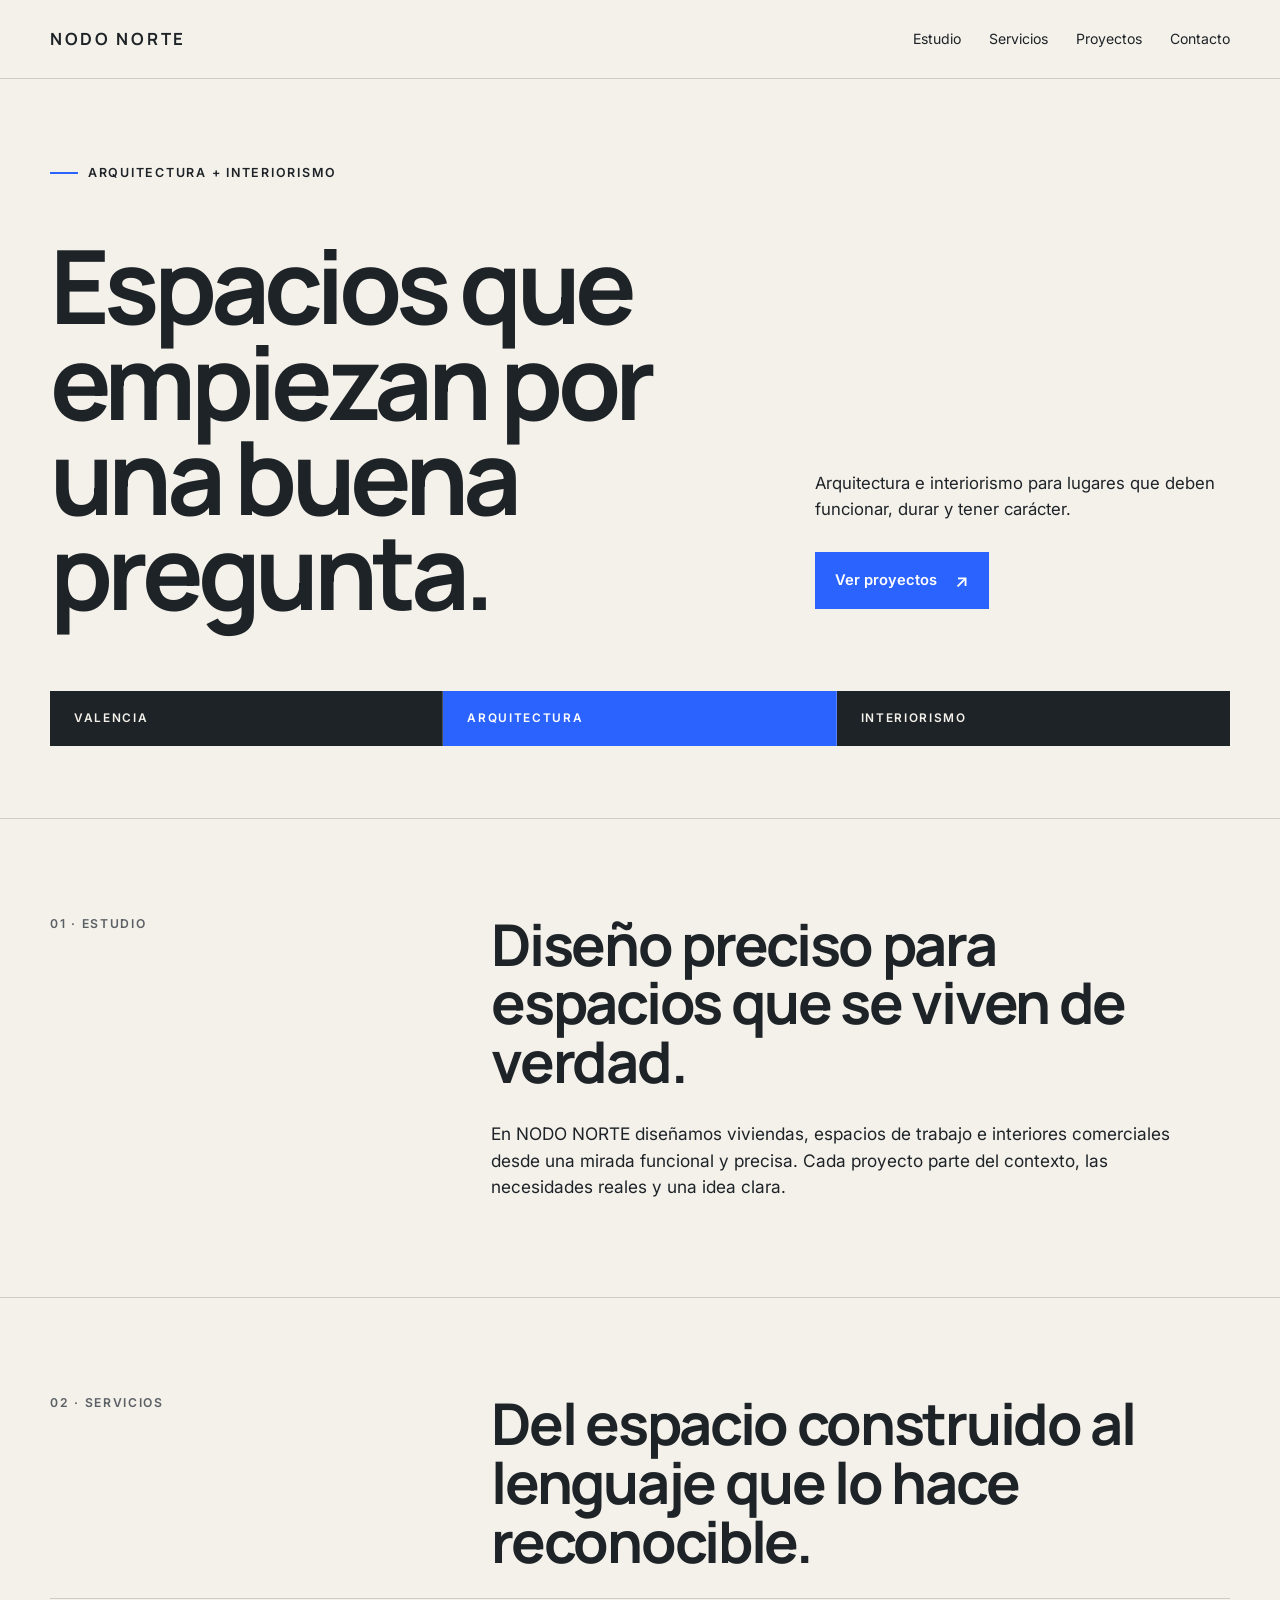
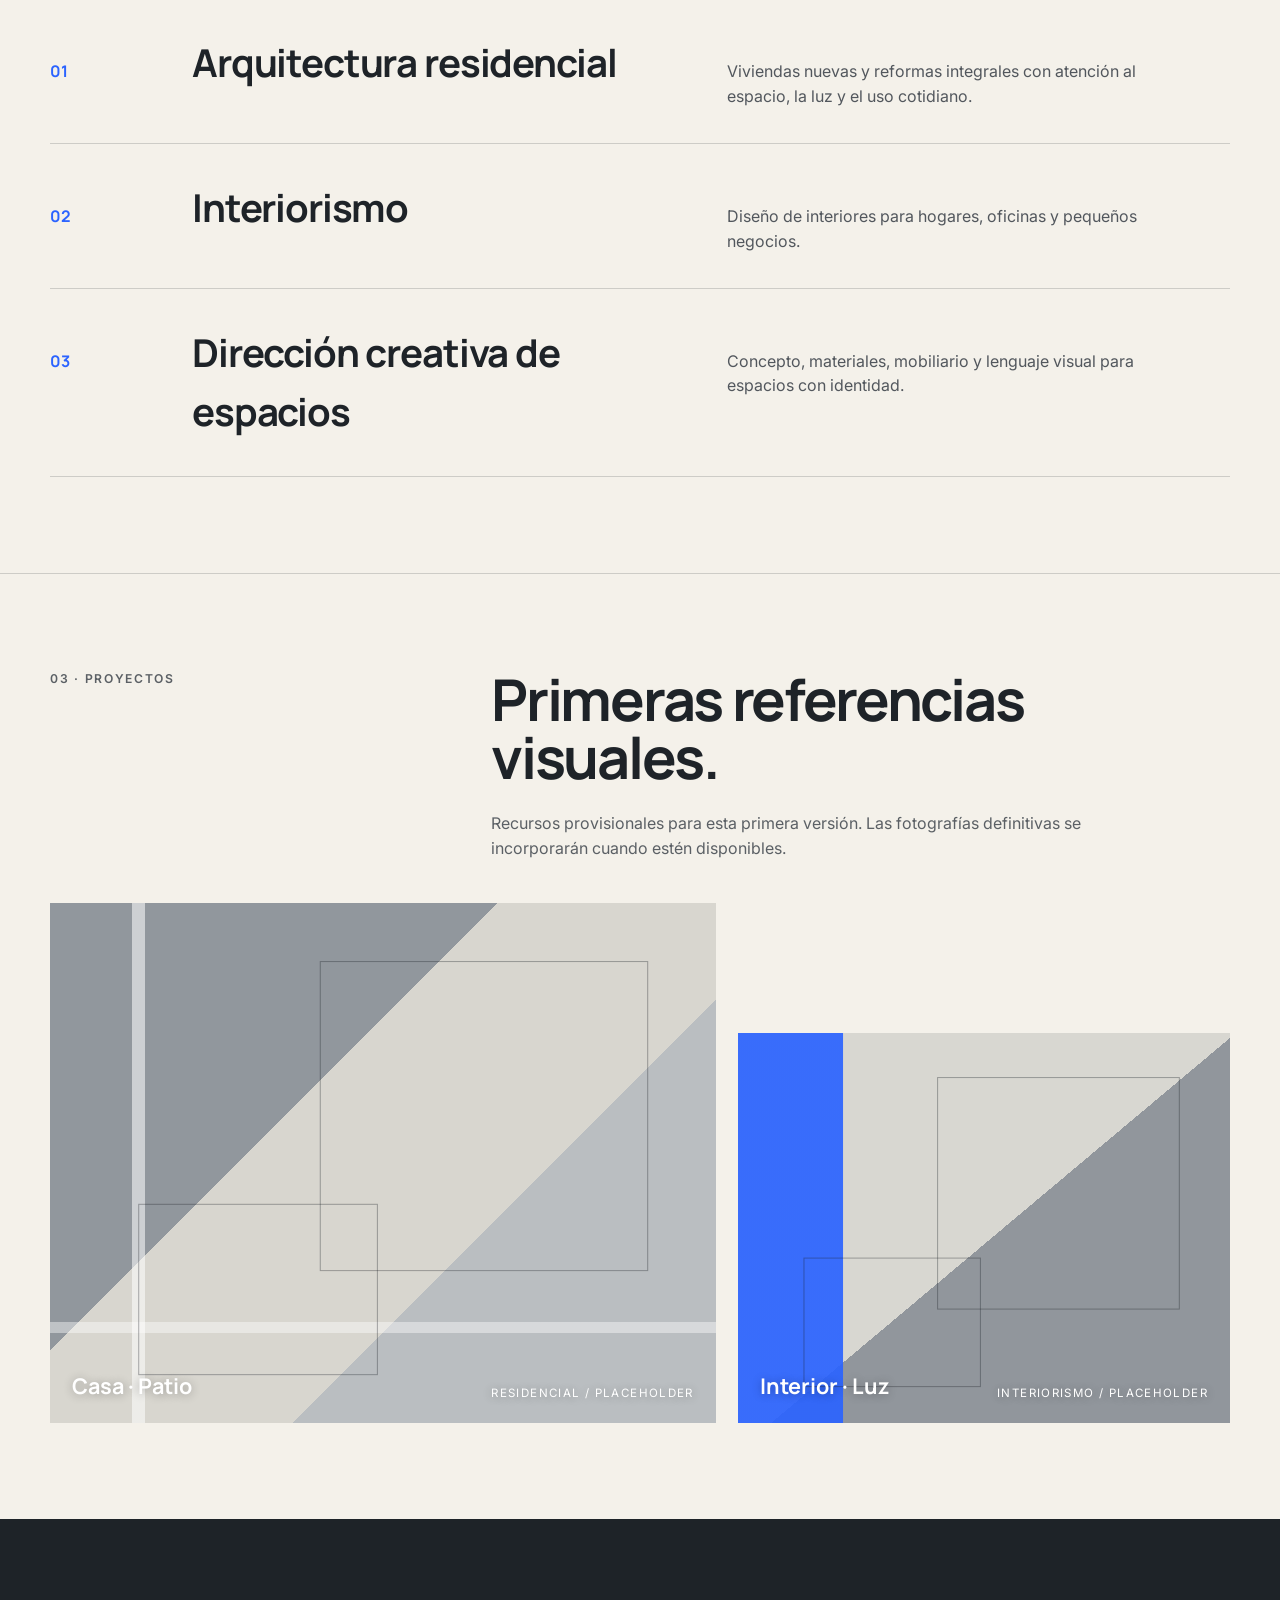
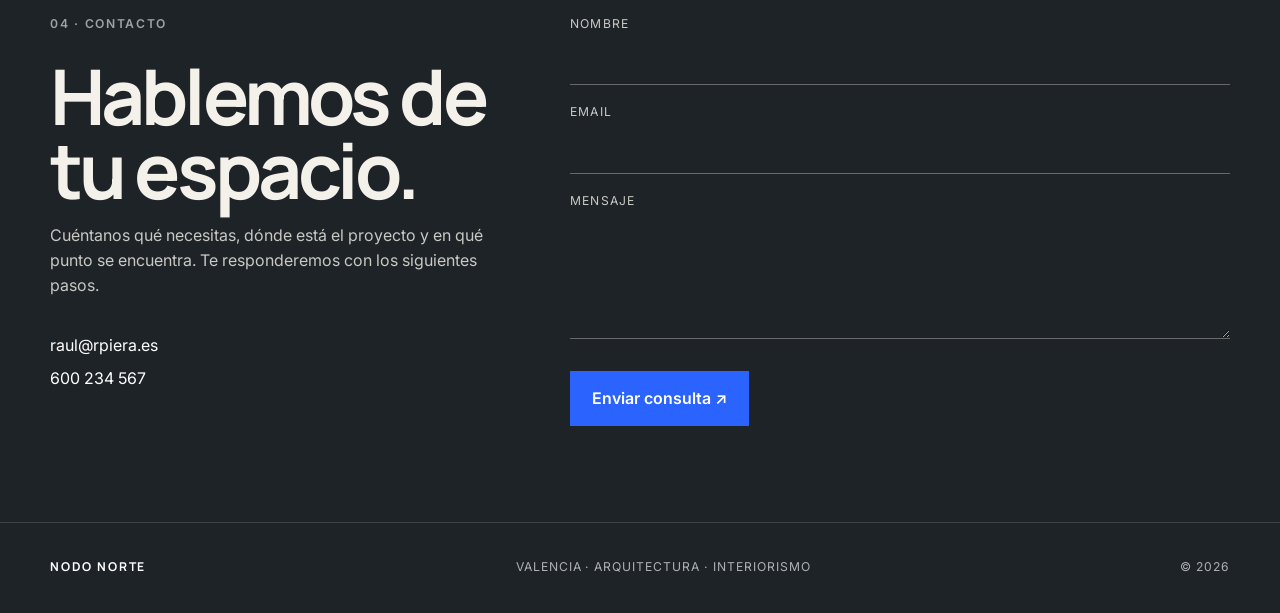
==== index.html @ 4569d7de "feat: primera versión NODO NORTE" ====
<!doctype html>
<html lang="es">
<head>
  <meta charset="utf-8">
  <meta name="viewport" content="width=device-width, initial-scale=1">
  <meta name="description" content="NODO NORTE · Estudio de arquitectura e interiorismo en Valencia.">
  <title>NODO NORTE · Arquitectura e interiorismo</title>
  <link rel="preconnect" href="https://fonts.googleapis.com">
  <link rel="preconnect" href="https://fonts.gstatic.com" crossorigin>
  <link href="https://fonts.googleapis.com/css2?family=Inter:wght@400;500;600&family=Manrope:wght@600;700&display=swap" rel="stylesheet">
  <style>
    :root {
      --paper: #F4F1EA;
      --ink: #1E2328;
      --blue: #2B63FF;
      --stone: #A9ADB3;
      --white: #FCFBF7;
      --line: rgba(30,35,40,.18);
      --max: 1180px;
    }

    * { box-sizing: border-box; }
    html { scroll-behavior: smooth; }
    body {
      margin: 0;
      background: var(--paper);
      color: var(--ink);
      font-family: "Inter", system-ui, sans-serif;
      line-height: 1.55;
      -webkit-font-smoothing: antialiased;
    }
    a { color: inherit; }
    img { max-width: 100%; display: block; }
    button, input, textarea { font: inherit; }

    .shell { width: min(var(--max), calc(100% - 48px)); margin: 0 auto; }
    .rule { border-top: 1px solid var(--line); }

    header {
      position: sticky;
      top: 0;
      z-index: 20;
      background: color-mix(in srgb, var(--paper) 92%, transparent);
      backdrop-filter: blur(14px);
      border-bottom: 1px solid var(--line);
    }
    .nav {
      min-height: 78px;
      display: flex;
      align-items: center;
      justify-content: space-between;
      gap: 24px;
    }
    .brand {
      font-family: "Manrope", sans-serif;
      font-size: 1.05rem;
      font-weight: 700;
      letter-spacing: .16em;
      text-decoration: none;
    }
    .nav-links { display: flex; align-items: center; gap: 28px; }
    .nav-links a { font-size: .88rem; text-decoration: none; }
    .nav-links a:hover { color: var(--blue); }

    .hero { padding: 84px 0 72px; }
    .eyebrow {
      display: flex;
      align-items: center;
      gap: 10px;
      font-size: .78rem;
      letter-spacing: .14em;
      text-transform: uppercase;
      font-weight: 600;
    }
    .eyebrow::before { content: ""; width: 28px; height: 2px; background: var(--blue); }
    .hero-grid {
      display: grid;
      grid-template-columns: 1.25fr .75fr;
      gap: 72px;
      align-items: end;
      margin-top: 56px;
    }
    h1, h2, h3 { font-family: "Manrope", sans-serif; margin: 0; }
    h1 {
      max-width: 900px;
      font-size: clamp(3.4rem, 8vw, 7.4rem);
      line-height: .93;
      letter-spacing: -.055em;
      font-weight: 700;
    }
    .hero-copy { align-self: end; padding-bottom: 10px; }
    .hero-copy p { margin: 0 0 30px; font-size: 1.05rem; max-width: 420px; }
    .cta {
      display: inline-flex;
      align-items: center;
      gap: 18px;
      background: var(--blue);
      color: #fff;
      text-decoration: none;
      padding: 15px 20px;
      font-weight: 600;
      font-size: .92rem;
    }
    .cta::after { content: "↗"; font-size: 1.1rem; }

    .signal {
      margin-top: 72px;
      display: grid;
      grid-template-columns: repeat(3, 1fr);
      background: var(--ink);
      color: var(--paper);
    }
    .signal span {
      padding: 18px 24px;
      border-right: 1px solid rgba(244,241,234,.22);
      text-transform: uppercase;
      letter-spacing: .14em;
      font-size: .74rem;
      font-weight: 600;
    }
    .signal span:last-child { border-right: 0; }
    .signal span:nth-child(2) { color: #fff; background: var(--blue); }

    section { padding: 96px 0; }
    .section-grid {
      display: grid;
      grid-template-columns: 1fr 2fr;
      gap: 72px;
      align-items: start;
    }
    .section-label {
      font-size: .76rem;
      letter-spacing: .14em;
      text-transform: uppercase;
      font-weight: 600;
      color: #5b6065;
    }
    .intro h2 {
      font-size: clamp(2.2rem, 4.5vw, 4.2rem);
      line-height: 1.02;
      letter-spacing: -.04em;
      max-width: 820px;
    }
    .intro p { max-width: 680px; margin: 30px 0 0; font-size: 1.08rem; }

    .services { padding-top: 28px; }
    .service {
      display: grid;
      grid-template-columns: 110px 1fr 1fr;
      gap: 32px;
      padding: 34px 0;
      border-top: 1px solid var(--line);
      align-items: baseline;
    }
    .service:last-child { border-bottom: 1px solid var(--line); }
    .service-num { color: var(--blue); font-family: "Manrope"; font-weight: 700; }
    .service h3 { font-size: clamp(1.55rem, 3vw, 2.45rem); letter-spacing: -.03em; }
    .service p { margin: 0; color: #52575d; max-width: 430px; }

    .projects-grid {
      display: grid;
      grid-template-columns: 1.15fr .85fr;
      gap: 22px;
      margin-top: 42px;
    }
    .project-card {
      min-height: 520px;
      position: relative;
      overflow: hidden;
      background: #d7d5cf;
      isolation: isolate;
    }
    .project-card.small { min-height: 390px; align-self: end; }
    .project-art {
      position: absolute; inset: 0;
      background:
        linear-gradient(90deg, transparent 0 13%, rgba(255,255,255,.55) 13% 15%, transparent 15% 100%),
        linear-gradient(0deg, transparent 0 18%, rgba(255,255,255,.42) 18% 20%, transparent 20% 100%),
        linear-gradient(135deg, #91979d 0 38%, #d8d6cf 38% 64%, #babec1 64% 100%);
      transform: scale(1.02);
    }
    .project-card.small .project-art {
      background:
        linear-gradient(90deg, rgba(43,99,255,.92) 0 22%, transparent 22% 100%),
        linear-gradient(140deg, #d8d7d1 0 52%, #91969c 52% 100%);
    }
    .project-art::before,
    .project-art::after {
      content: "";
      position: absolute;
      border: 1px solid rgba(30,35,40,.35);
    }
    .project-art::before { width: 48%; height: 58%; right: 11%; top: 12%; }
    .project-art::after { width: 35%; height: 32%; left: 14%; bottom: 10%; }
    .project-meta {
      position: absolute;
      left: 22px; right: 22px; bottom: 20px;
      display: flex; justify-content: space-between; align-items: end; gap: 20px;
      z-index: 2;
      color: #fff;
      text-shadow: 0 1px 10px rgba(0,0,0,.3);
    }
    .project-meta strong { font-family: "Manrope"; font-size: 1.35rem; }
    .project-meta span { font-size: .72rem; text-transform: uppercase; letter-spacing: .12em; }

    .contact-wrap {
      background: var(--ink);
      color: var(--paper);
      padding: 96px 0;
    }
    .contact-grid {
      display: grid;
      grid-template-columns: .8fr 1.2fr;
      gap: 80px;
    }
    .contact-grid h2 {
      font-size: clamp(2.8rem, 6vw, 5.7rem);
      line-height: .96;
      letter-spacing: -.05em;
    }
    .contact-copy p { max-width: 460px; color: #c9c8c3; }
    .contact-details { margin-top: 36px; display: grid; gap: 8px; }
    .contact-details a { color: #fff; text-decoration: none; }

    form { display: grid; gap: 18px; }
    label { display: grid; gap: 8px; font-size: .76rem; letter-spacing: .1em; text-transform: uppercase; color: #c9c8c3; }
    input, textarea {
      width: 100%;
      border: 0;
      border-bottom: 1px solid rgba(244,241,234,.34);
      color: #fff;
      background: transparent;
      padding: 10px 0 14px;
      outline: none;
    }
    input:focus, textarea:focus { border-color: var(--blue); }
    textarea { min-height: 120px; resize: vertical; }
    .submit {
      margin-top: 14px;
      width: fit-content;
      border: 0;
      background: var(--blue);
      color: #fff;
      padding: 15px 22px;
      cursor: pointer;
      font-weight: 600;
    }
    .submit:hover { filter: brightness(1.05); }

    footer {
      background: var(--ink);
      color: #aeb1b4;
      border-top: 1px solid rgba(244,241,234,.15);
    }
    .footer-grid {
      min-height: 90px;
      display: flex;
      align-items: center;
      justify-content: space-between;
      gap: 24px;
      font-size: .76rem;
      letter-spacing: .08em;
      text-transform: uppercase;
    }

    @media (max-width: 860px) {
      .shell { width: min(100% - 32px, var(--max)); }
      .nav { min-height: 68px; }
      .nav-links a:not(.contact-link) { display: none; }
      .hero { padding-top: 58px; }
      .hero-grid, .section-grid, .contact-grid { grid-template-columns: 1fr; gap: 34px; }
      h1 { font-size: clamp(3.3rem, 16vw, 6rem); }
      .signal { grid-template-columns: 1fr; }
      .signal span { border-right: 0; border-bottom: 1px solid rgba(244,241,234,.22); }
      .service { grid-template-columns: 54px 1fr; gap: 20px; }
      .service p { grid-column: 2; }
      .projects-grid { grid-template-columns: 1fr; }
      .project-card, .project-card.small { min-height: 420px; }
      section, .contact-wrap { padding: 72px 0; }
    }

    @media (max-width: 520px) {
      .hero-grid { margin-top: 38px; }
      .hero-copy p { font-size: 1rem; }
      .service { grid-template-columns: 42px 1fr; }
      .project-card, .project-card.small { min-height: 340px; }
      .footer-grid { padding: 24px 0; align-items: flex-start; flex-direction: column; }
    }
  </style>
</head>
<body>
  <header>
    <div class="shell nav">
      <a class="brand" href="#inicio" aria-label="NODO NORTE, inicio">NODO NORTE</a>
      <nav class="nav-links" aria-label="Navegación principal">
        <a href="#estudio">Estudio</a>
        <a href="#servicios">Servicios</a>
        <a href="#proyectos">Proyectos</a>
        <a class="contact-link" href="#contacto">Contacto</a>
      </nav>
    </div>
  </header>

  <main>
    <section class="hero" id="inicio">
      <div class="shell">
        <div class="eyebrow">Arquitectura + interiorismo</div>
        <div class="hero-grid">
          <h1>Espacios que empiezan por una buena pregunta.</h1>
          <div class="hero-copy">
            <p>Arquitectura e interiorismo para lugares que deben funcionar, durar y tener carácter.</p>
            <a class="cta" href="#proyectos">Ver proyectos</a>
          </div>
        </div>
        <div class="signal" aria-label="Valencia, Arquitectura, Interiorismo">
          <span>Valencia</span>
          <span>Arquitectura</span>
          <span>Interiorismo</span>
        </div>
      </div>
    </section>

    <section class="intro rule" id="estudio">
      <div class="shell section-grid">
        <div class="section-label">01 · Estudio</div>
        <div>
          <h2>Diseño preciso para espacios que se viven de verdad.</h2>
          <p>En NODO NORTE diseñamos viviendas, espacios de trabajo e interiores comerciales desde una mirada funcional y precisa. Cada proyecto parte del contexto, las necesidades reales y una idea clara.</p>
        </div>
      </div>
    </section>

    <section id="servicios" class="rule">
      <div class="shell">
        <div class="section-grid">
          <div class="section-label">02 · Servicios</div>
          <div>
            <h2 style="font-size:clamp(2.2rem,4.5vw,4.2rem);line-height:1.02;letter-spacing:-.04em;">Del espacio construido al lenguaje que lo hace reconocible.</h2>
          </div>
        </div>

        <div class="services">
          <article class="service">
            <div class="service-num">01</div>
            <h3>Arquitectura residencial</h3>
            <p>Viviendas nuevas y reformas integrales con atención al espacio, la luz y el uso cotidiano.</p>
          </article>
          <article class="service">
            <div class="service-num">02</div>
            <h3>Interiorismo</h3>
            <p>Diseño de interiores para hogares, oficinas y pequeños negocios.</p>
          </article>
          <article class="service">
            <div class="service-num">03</div>
            <h3>Dirección creativa de espacios</h3>
            <p>Concepto, materiales, mobiliario y lenguaje visual para espacios con identidad.</p>
          </article>
        </div>
      </div>
    </section>

    <section id="proyectos" class="rule">
      <div class="shell">
        <div class="section-grid">
          <div class="section-label">03 · Proyectos</div>
          <div>
            <h2 style="font-size:clamp(2.2rem,4.5vw,4.2rem);line-height:1.02;letter-spacing:-.04em;">Primeras referencias visuales.</h2>
            <p style="max-width:650px;margin:24px 0 0;color:#5b6065;">Recursos provisionales para esta primera versión. Las fotografías definitivas se incorporarán cuando estén disponibles.</p>
          </div>
        </div>
        <div class="projects-grid">
          <article class="project-card" aria-label="Placeholder visual de proyecto residencial">
            <div class="project-art" aria-hidden="true"></div>
            <div class="project-meta"><strong>Casa · Patio</strong><span>Residencial / Placeholder</span></div>
          </article>
          <article class="project-card small" aria-label="Placeholder visual de proyecto de interiorismo">
            <div class="project-art" aria-hidden="true"></div>
            <div class="project-meta"><strong>Interior · Luz</strong><span>Interiorismo / Placeholder</span></div>
          </article>
        </div>
      </div>
    </section>

    <section class="contact-wrap" id="contacto">
      <div class="shell contact-grid">
        <div class="contact-copy">
          <div class="section-label" style="color:#9da2a7;margin-bottom:26px;">04 · Contacto</div>
          <h2>Hablemos de tu espacio.</h2>
          <p>Cuéntanos qué necesitas, dónde está el proyecto y en qué punto se encuentra. Te responderemos con los siguientes pasos.</p>
          <div class="contact-details">
            <a href="mailto:raul@rpiera.es">raul@rpiera.es</a>
            <a href="tel:+34600234567">600 234 567</a>
          </div>
        </div>

        <form action="mailto:raul@rpiera.es" method="post" enctype="text/plain">
          <label>Nombre
            <input type="text" name="nombre" autocomplete="name" required>
          </label>
          <label>Email
            <input type="email" name="email" autocomplete="email" required>
          </label>
          <label>Mensaje
            <textarea name="mensaje" required></textarea>
          </label>
          <button class="submit" type="submit">Enviar consulta ↗</button>
        </form>
      </div>
    </section>
  </main>

  <footer>
    <div class="shell footer-grid">
      <strong style="font-family:Manrope;color:#fff;letter-spacing:.15em;">NODO NORTE</strong>
      <span>Valencia · Arquitectura · Interiorismo</span>
      <span>© 2026</span>
    </div>
  </footer>
</body>
</html>
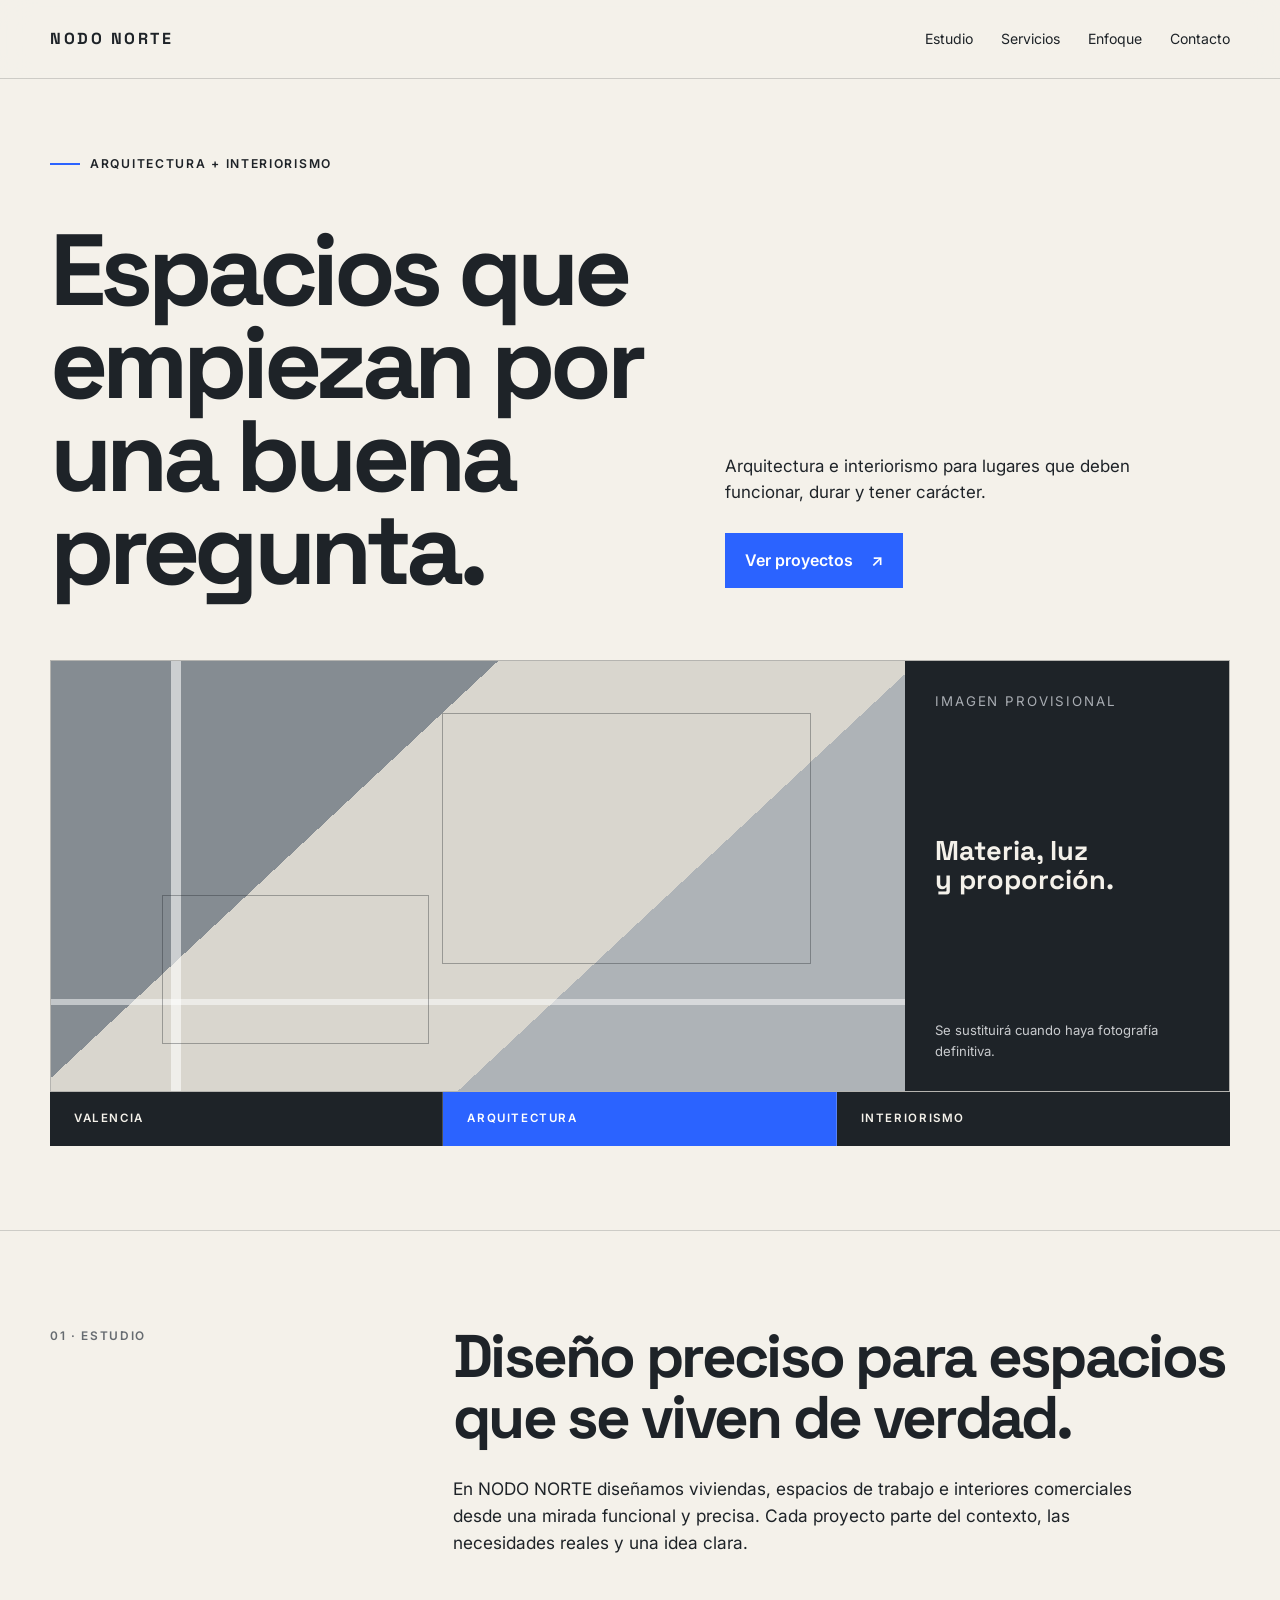
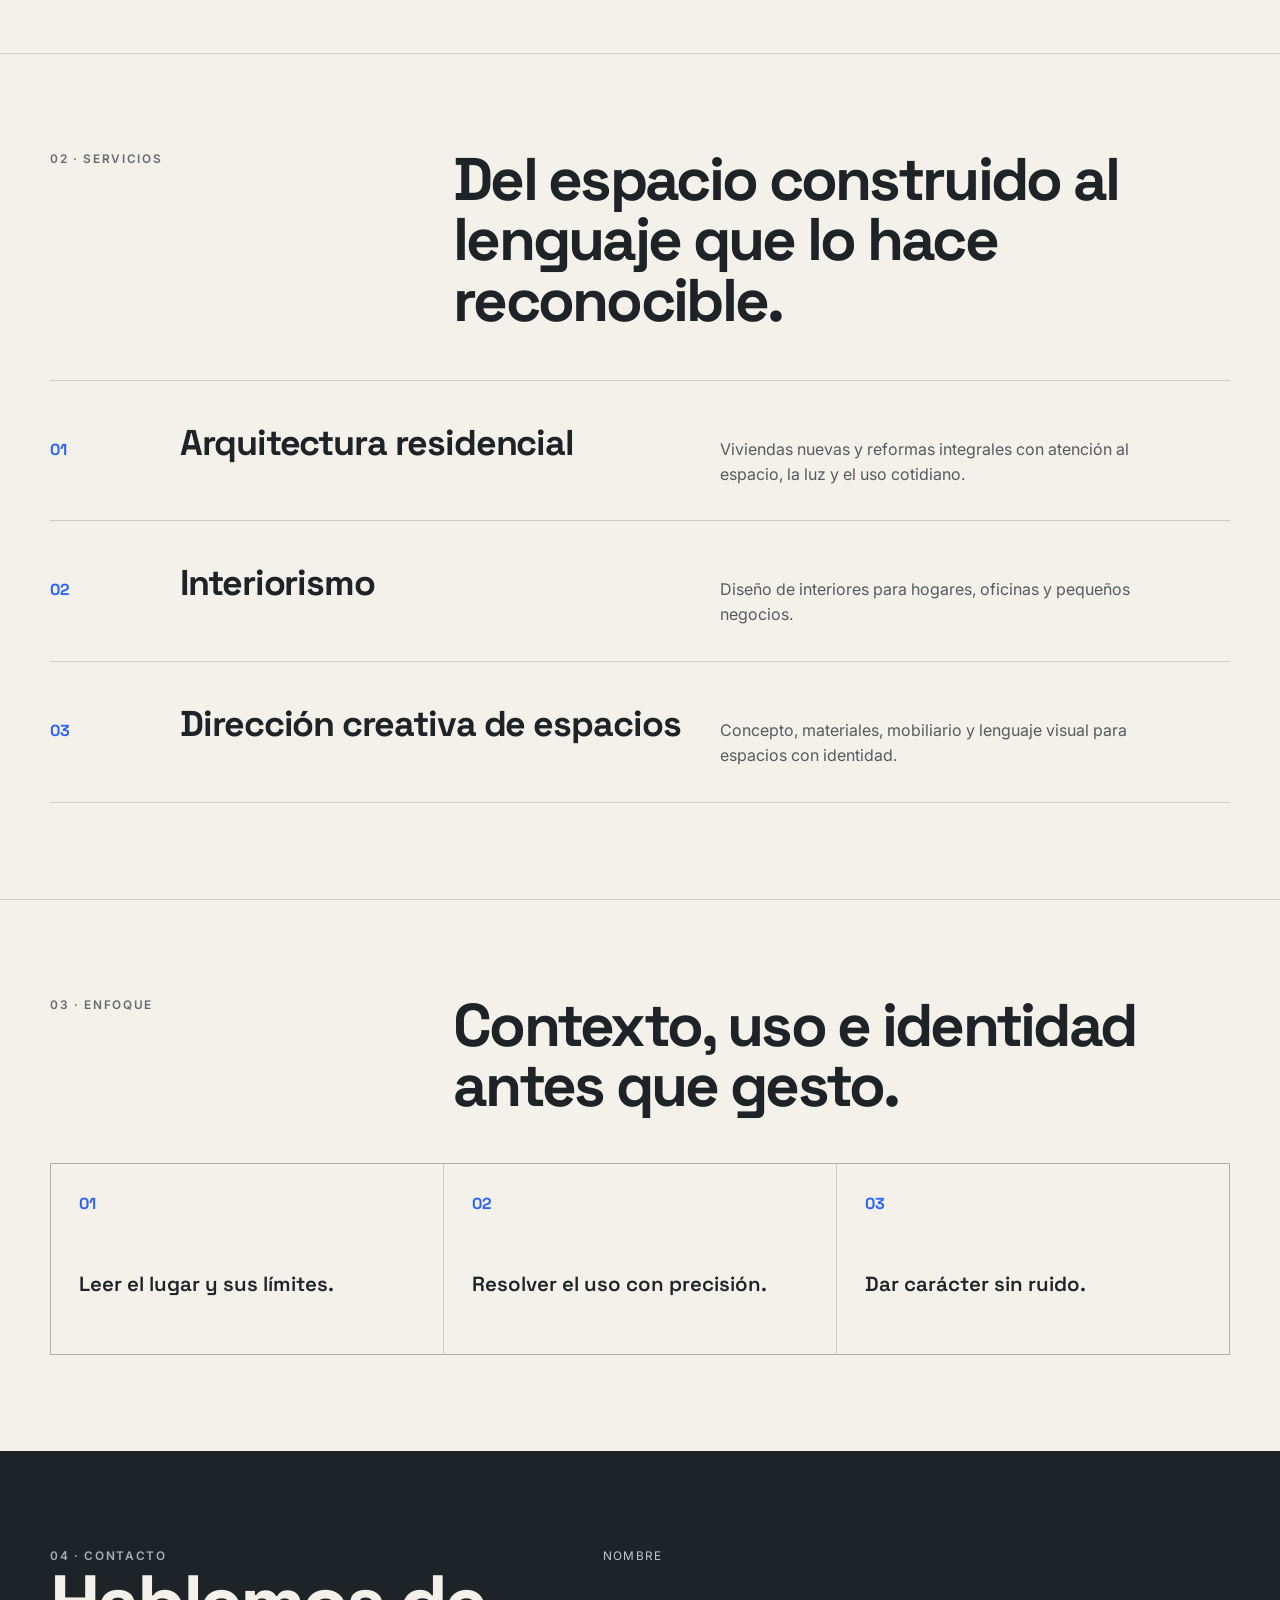
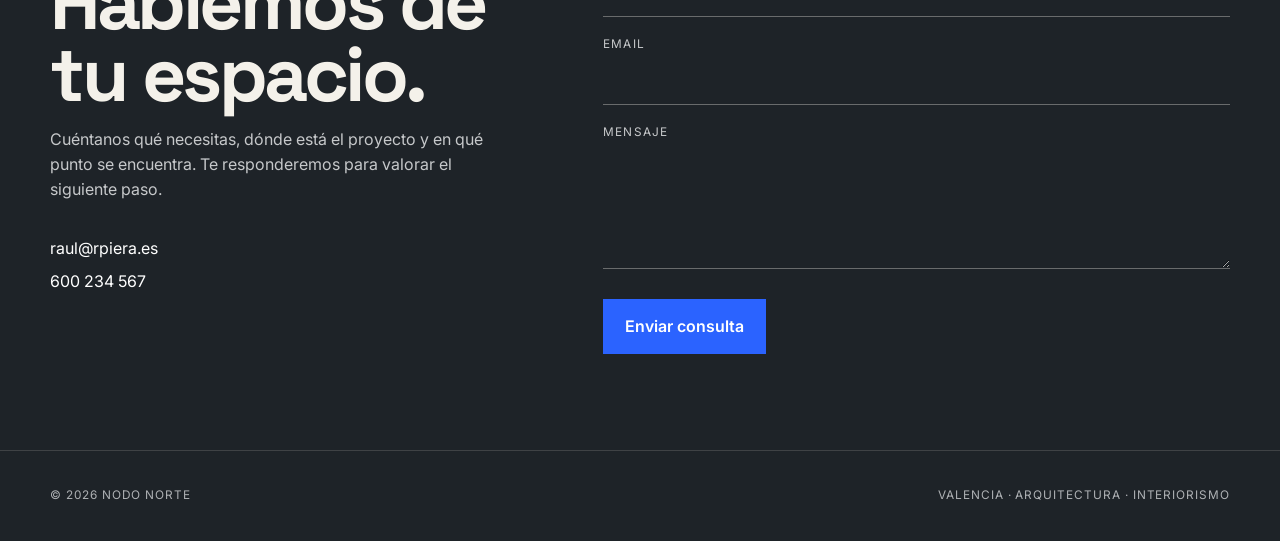
==== commit 38b5b5e3: "feat: primera versión NODO NORTE" ====
--- a/index.html
+++ b/index.html
@@ -7,311 +7,146 @@
   <title>NODO NORTE · Arquitectura e interiorismo</title>
   <link rel="preconnect" href="https://fonts.googleapis.com">
   <link rel="preconnect" href="https://fonts.gstatic.com" crossorigin>
-  <link href="https://fonts.googleapis.com/css2?family=Inter:wght@400;500;600&family=Manrope:wght@600;700&display=swap" rel="stylesheet">
+  <link href="https://fonts.googleapis.com/css2?family=Inter:wght@400;500;600&family=Space+Grotesk:wght@500;600;700&display=swap" rel="stylesheet">
   <style>
     :root {
-      --paper: #F4F1EA;
-      --ink: #1E2328;
-      --blue: #2B63FF;
-      --stone: #A9ADB3;
-      --white: #FCFBF7;
-      --line: rgba(30,35,40,.18);
-      --max: 1180px;
+      --paper:#F4F1EA;
+      --ink:#1E2328;
+      --blue:#2B63FF;
+      --stone:#A9ADB3;
+      --white:#FCFBF7;
+      --line:rgba(30,35,40,.18);
+      --muted:#666b70;
+      --max:1180px;
     }
-
-    * { box-sizing: border-box; }
-    html { scroll-behavior: smooth; }
-    body {
-      margin: 0;
-      background: var(--paper);
-      color: var(--ink);
-      font-family: "Inter", system-ui, sans-serif;
-      line-height: 1.55;
-      -webkit-font-smoothing: antialiased;
+    *{box-sizing:border-box}
+    html{scroll-behavior:smooth}
+    body{margin:0;background:var(--paper);color:var(--ink);font-family:"Inter",system-ui,sans-serif;line-height:1.55;-webkit-font-smoothing:antialiased}
+    a{color:inherit}
+    button,input,textarea{font:inherit}
+    .shell{width:min(var(--max),calc(100% - 48px));margin-inline:auto}
+    .rule{border-top:1px solid var(--line)}
+    .display,h1,h2,h3,.brand{font-family:"Space Grotesk",system-ui,sans-serif}
+
+    header{position:sticky;top:0;z-index:20;background:color-mix(in srgb,var(--paper) 92%,transparent);backdrop-filter:blur(16px);border-bottom:1px solid var(--line)}
+    .nav{min-height:78px;display:flex;align-items:center;justify-content:space-between;gap:24px}
+    .brand{font-weight:700;letter-spacing:.16em;text-decoration:none;font-size:1rem}
+    .nav-links{display:flex;gap:28px;align-items:center}
+    .nav-links a{text-decoration:none;font-size:.88rem}
+    .nav-links a:hover{color:var(--blue)}
+
+    .hero{padding:76px 0 84px}
+    .eyebrow{display:flex;align-items:center;gap:10px;text-transform:uppercase;letter-spacing:.14em;font-size:.76rem;font-weight:600}
+    .eyebrow::before{content:"";width:30px;height:2px;background:var(--blue)}
+    .hero-grid{display:grid;grid-template-columns:1.1fr .9fr;gap:58px;align-items:end;margin-top:50px}
+    h1{margin:0;font-size:clamp(3.4rem,7.9vw,7.2rem);line-height:.92;letter-spacing:-.055em;font-weight:700}
+    .hero-copy{padding-bottom:8px}
+    .hero-copy p{font-size:1.06rem;max-width:430px;margin:0 0 28px}
+    .cta{display:inline-flex;align-items:center;gap:18px;background:var(--blue);color:#fff;padding:15px 20px;text-decoration:none;font-weight:600}
+    .cta::after{content:"↗"}
+
+    .hero-visual{margin-top:64px;display:grid;grid-template-columns:1.45fr .55fr;min-height:430px;border:1px solid var(--line);overflow:hidden;background:#d6d4ce}
+    .hero-plane{position:relative;min-height:430px;background:
+      linear-gradient(90deg,transparent 0 14%,rgba(255,255,255,.58) 14% 15.2%,transparent 15.2% 100%),
+      linear-gradient(0deg,transparent 0 20%,rgba(255,255,255,.50) 20% 21.3%,transparent 21.3% 100%),
+      linear-gradient(137deg,#858c92 0 34%,#d9d6ce 34% 66%,#aeb3b7 66% 100%)}
+    .hero-plane::before,.hero-plane::after{content:"";position:absolute;border:1px solid rgba(30,35,40,.35)}
+    .hero-plane::before{width:43%;height:58%;right:11%;top:12%}
+    .hero-plane::after{width:31%;height:34%;left:13%;bottom:11%}
+    .hero-meta{background:var(--ink);color:var(--paper);padding:30px;display:flex;flex-direction:column;justify-content:space-between}
+    .hero-meta small{letter-spacing:.14em;text-transform:uppercase;color:var(--stone)}
+    .hero-meta strong{font-family:"Space Grotesk";font-size:1.7rem;line-height:1.05}
+    .hero-meta span{font-size:.82rem;color:#c9cbce}
+
+    .signal{display:grid;grid-template-columns:repeat(3,1fr);background:var(--ink);color:var(--paper)}
+    .signal span{padding:18px 24px;text-transform:uppercase;letter-spacing:.14em;font-size:.72rem;font-weight:600;border-right:1px solid rgba(244,241,234,.22)}
+    .signal span:nth-child(2){background:var(--blue);color:#fff}.signal span:last-child{border-right:0}
+
+    section{padding:96px 0}
+    .section-grid{display:grid;grid-template-columns:.6fr 1.4fr;gap:70px;align-items:start}
+    .section-label{text-transform:uppercase;letter-spacing:.14em;font-size:.74rem;font-weight:600;color:var(--muted)}
+    h2{margin:0;font-size:clamp(2.3rem,4.7vw,4.35rem);line-height:1.01;letter-spacing:-.045em}
+    .intro p{font-size:1.08rem;max-width:700px;margin:28px 0 0}
+
+    .services{margin-top:48px}
+    .service{display:grid;grid-template-columns:100px 1fr 1fr;gap:30px;padding:34px 0;border-top:1px solid var(--line);align-items:baseline}
+    .service:last-child{border-bottom:1px solid var(--line)}
+    .service-num{color:var(--blue);font-family:"Space Grotesk";font-weight:700}
+    .service h3{margin:0;font-size:clamp(1.55rem,2.8vw,2.35rem);letter-spacing:-.03em}
+    .service p{margin:0;color:#555b60;max-width:430px}
+
+    .principles{display:grid;grid-template-columns:repeat(3,1fr);gap:1px;background:var(--line);border:1px solid var(--line);margin-top:46px}
+    .principle{background:var(--paper);padding:28px;min-height:190px}
+    .principle b{display:block;color:var(--blue);font-family:"Space Grotesk";margin-bottom:52px}
+    .principle span{font-family:"Space Grotesk";font-size:1.28rem;font-weight:600}
+
+    .contact-wrap{background:var(--ink);color:var(--paper);padding:96px 0}
+    .contact-grid{display:grid;grid-template-columns:.86fr 1.14fr;gap:80px}
+    .contact-grid h2{font-size:clamp(2.9rem,6vw,5.7rem);line-height:.95;color:var(--paper)}
+    .contact-copy p{max-width:460px;color:#c6c8ca}
+    .contact-details{display:grid;gap:8px;margin-top:34px}
+    .contact-details a{text-decoration:none;color:#fff}
+    form{display:grid;gap:18px}
+    label{display:grid;gap:8px;text-transform:uppercase;letter-spacing:.1em;font-size:.74rem;color:#c6c8ca}
+    input,textarea{width:100%;border:0;border-bottom:1px solid rgba(244,241,234,.35);background:transparent;color:#fff;padding:10px 0 14px;outline:none}
+    input:focus,textarea:focus{border-color:var(--blue)}
+    textarea{min-height:120px;resize:vertical}
+    .submit{margin-top:12px;width:fit-content;border:0;background:var(--blue);color:#fff;padding:15px 22px;font-weight:600;cursor:pointer}
+
+    footer{background:var(--ink);color:#aeb1b4;border-top:1px solid rgba(244,241,234,.15)}
+    .footer-grid{min-height:90px;display:flex;align-items:center;justify-content:space-between;gap:24px;text-transform:uppercase;letter-spacing:.08em;font-size:.74rem}
+
+    @media(max-width:860px){
+      .shell{width:min(100% - 32px,var(--max))}.nav{min-height:68px}.nav-links a:not(.contact-link){display:none}
+      .hero{padding-top:56px}.hero-grid,.section-grid,.contact-grid{grid-template-columns:1fr;gap:34px}.hero-visual{grid-template-columns:1fr}.hero-meta{min-height:220px}
+      .signal{grid-template-columns:1fr}.signal span{border-right:0;border-bottom:1px solid rgba(244,241,234,.22)}
+      .service{grid-template-columns:52px 1fr;gap:20px}.service p{grid-column:2}.principles{grid-template-columns:1fr}
+      section,.contact-wrap{padding:72px 0}
     }
-    a { color: inherit; }
-    img { max-width: 100%; display: block; }
-    button, input, textarea { font: inherit; }
-
-    .shell { width: min(var(--max), calc(100% - 48px)); margin: 0 auto; }
-    .rule { border-top: 1px solid var(--line); }
-
-    header {
-      position: sticky;
-      top: 0;
-      z-index: 20;
-      background: color-mix(in srgb, var(--paper) 92%, transparent);
-      backdrop-filter: blur(14px);
-      border-bottom: 1px solid var(--line);
-    }
-    .nav {
-      min-height: 78px;
-      display: flex;
-      align-items: center;
-      justify-content: space-between;
-      gap: 24px;
-    }
-    .brand {
-      font-family: "Manrope", sans-serif;
-      font-size: 1.05rem;
-      font-weight: 700;
-      letter-spacing: .16em;
-      text-decoration: none;
-    }
-    .nav-links { display: flex; align-items: center; gap: 28px; }
-    .nav-links a { font-size: .88rem; text-decoration: none; }
-    .nav-links a:hover { color: var(--blue); }
-
-    .hero { padding: 84px 0 72px; }
-    .eyebrow {
-      display: flex;
-      align-items: center;
-      gap: 10px;
-      font-size: .78rem;
-      letter-spacing: .14em;
-      text-transform: uppercase;
-      font-weight: 600;
-    }
-    .eyebrow::before { content: ""; width: 28px; height: 2px; background: var(--blue); }
-    .hero-grid {
-      display: grid;
-      grid-template-columns: 1.25fr .75fr;
-      gap: 72px;
-      align-items: end;
-      margin-top: 56px;
-    }
-    h1, h2, h3 { font-family: "Manrope", sans-serif; margin: 0; }
-    h1 {
-      max-width: 900px;
-      font-size: clamp(3.4rem, 8vw, 7.4rem);
-      line-height: .93;
-      letter-spacing: -.055em;
-      font-weight: 700;
-    }
-    .hero-copy { align-self: end; padding-bottom: 10px; }
-    .hero-copy p { margin: 0 0 30px; font-size: 1.05rem; max-width: 420px; }
-    .cta {
-      display: inline-flex;
-      align-items: center;
-      gap: 18px;
-      background: var(--blue);
-      color: #fff;
-      text-decoration: none;
-      padding: 15px 20px;
-      font-weight: 600;
-      font-size: .92rem;
-    }
-    .cta::after { content: "↗"; font-size: 1.1rem; }
-
-    .signal {
-      margin-top: 72px;
-      display: grid;
-      grid-template-columns: repeat(3, 1fr);
-      background: var(--ink);
-      color: var(--paper);
-    }
-    .signal span {
-      padding: 18px 24px;
-      border-right: 1px solid rgba(244,241,234,.22);
-      text-transform: uppercase;
-      letter-spacing: .14em;
-      font-size: .74rem;
-      font-weight: 600;
-    }
-    .signal span:last-child { border-right: 0; }
-    .signal span:nth-child(2) { color: #fff; background: var(--blue); }
-
-    section { padding: 96px 0; }
-    .section-grid {
-      display: grid;
-      grid-template-columns: 1fr 2fr;
-      gap: 72px;
-      align-items: start;
-    }
-    .section-label {
-      font-size: .76rem;
-      letter-spacing: .14em;
-      text-transform: uppercase;
-      font-weight: 600;
-      color: #5b6065;
-    }
-    .intro h2 {
-      font-size: clamp(2.2rem, 4.5vw, 4.2rem);
-      line-height: 1.02;
-      letter-spacing: -.04em;
-      max-width: 820px;
-    }
-    .intro p { max-width: 680px; margin: 30px 0 0; font-size: 1.08rem; }
-
-    .services { padding-top: 28px; }
-    .service {
-      display: grid;
-      grid-template-columns: 110px 1fr 1fr;
-      gap: 32px;
-      padding: 34px 0;
-      border-top: 1px solid var(--line);
-      align-items: baseline;
-    }
-    .service:last-child { border-bottom: 1px solid var(--line); }
-    .service-num { color: var(--blue); font-family: "Manrope"; font-weight: 700; }
-    .service h3 { font-size: clamp(1.55rem, 3vw, 2.45rem); letter-spacing: -.03em; }
-    .service p { margin: 0; color: #52575d; max-width: 430px; }
-
-    .projects-grid {
-      display: grid;
-      grid-template-columns: 1.15fr .85fr;
-      gap: 22px;
-      margin-top: 42px;
-    }
-    .project-card {
-      min-height: 520px;
-      position: relative;
-      overflow: hidden;
-      background: #d7d5cf;
-      isolation: isolate;
-    }
-    .project-card.small { min-height: 390px; align-self: end; }
-    .project-art {
-      position: absolute; inset: 0;
-      background:
-        linear-gradient(90deg, transparent 0 13%, rgba(255,255,255,.55) 13% 15%, transparent 15% 100%),
-        linear-gradient(0deg, transparent 0 18%, rgba(255,255,255,.42) 18% 20%, transparent 20% 100%),
-        linear-gradient(135deg, #91979d 0 38%, #d8d6cf 38% 64%, #babec1 64% 100%);
-      transform: scale(1.02);
-    }
-    .project-card.small .project-art {
-      background:
-        linear-gradient(90deg, rgba(43,99,255,.92) 0 22%, transparent 22% 100%),
-        linear-gradient(140deg, #d8d7d1 0 52%, #91969c 52% 100%);
-    }
-    .project-art::before,
-    .project-art::after {
-      content: "";
-      position: absolute;
-      border: 1px solid rgba(30,35,40,.35);
-    }
-    .project-art::before { width: 48%; height: 58%; right: 11%; top: 12%; }
-    .project-art::after { width: 35%; height: 32%; left: 14%; bottom: 10%; }
-    .project-meta {
-      position: absolute;
-      left: 22px; right: 22px; bottom: 20px;
-      display: flex; justify-content: space-between; align-items: end; gap: 20px;
-      z-index: 2;
-      color: #fff;
-      text-shadow: 0 1px 10px rgba(0,0,0,.3);
-    }
-    .project-meta strong { font-family: "Manrope"; font-size: 1.35rem; }
-    .project-meta span { font-size: .72rem; text-transform: uppercase; letter-spacing: .12em; }
-
-    .contact-wrap {
-      background: var(--ink);
-      color: var(--paper);
-      padding: 96px 0;
-    }
-    .contact-grid {
-      display: grid;
-      grid-template-columns: .8fr 1.2fr;
-      gap: 80px;
-    }
-    .contact-grid h2 {
-      font-size: clamp(2.8rem, 6vw, 5.7rem);
-      line-height: .96;
-      letter-spacing: -.05em;
-    }
-    .contact-copy p { max-width: 460px; color: #c9c8c3; }
-    .contact-details { margin-top: 36px; display: grid; gap: 8px; }
-    .contact-details a { color: #fff; text-decoration: none; }
-
-    form { display: grid; gap: 18px; }
-    label { display: grid; gap: 8px; font-size: .76rem; letter-spacing: .1em; text-transform: uppercase; color: #c9c8c3; }
-    input, textarea {
-      width: 100%;
-      border: 0;
-      border-bottom: 1px solid rgba(244,241,234,.34);
-      color: #fff;
-      background: transparent;
-      padding: 10px 0 14px;
-      outline: none;
-    }
-    input:focus, textarea:focus { border-color: var(--blue); }
-    textarea { min-height: 120px; resize: vertical; }
-    .submit {
-      margin-top: 14px;
-      width: fit-content;
-      border: 0;
-      background: var(--blue);
-      color: #fff;
-      padding: 15px 22px;
-      cursor: pointer;
-      font-weight: 600;
-    }
-    .submit:hover { filter: brightness(1.05); }
-
-    footer {
-      background: var(--ink);
-      color: #aeb1b4;
-      border-top: 1px solid rgba(244,241,234,.15);
-    }
-    .footer-grid {
-      min-height: 90px;
-      display: flex;
-      align-items: center;
-      justify-content: space-between;
-      gap: 24px;
-      font-size: .76rem;
-      letter-spacing: .08em;
-      text-transform: uppercase;
-    }
-
-    @media (max-width: 860px) {
-      .shell { width: min(100% - 32px, var(--max)); }
-      .nav { min-height: 68px; }
-      .nav-links a:not(.contact-link) { display: none; }
-      .hero { padding-top: 58px; }
-      .hero-grid, .section-grid, .contact-grid { grid-template-columns: 1fr; gap: 34px; }
-      h1 { font-size: clamp(3.3rem, 16vw, 6rem); }
-      .signal { grid-template-columns: 1fr; }
-      .signal span { border-right: 0; border-bottom: 1px solid rgba(244,241,234,.22); }
-      .service { grid-template-columns: 54px 1fr; gap: 20px; }
-      .service p { grid-column: 2; }
-      .projects-grid { grid-template-columns: 1fr; }
-      .project-card, .project-card.small { min-height: 420px; }
-      section, .contact-wrap { padding: 72px 0; }
-    }
-
-    @media (max-width: 520px) {
-      .hero-grid { margin-top: 38px; }
-      .hero-copy p { font-size: 1rem; }
-      .service { grid-template-columns: 42px 1fr; }
-      .project-card, .project-card.small { min-height: 340px; }
-      .footer-grid { padding: 24px 0; align-items: flex-start; flex-direction: column; }
+    @media(max-width:520px){
+      h1{font-size:clamp(3.1rem,16vw,5.7rem)}.hero-grid{margin-top:38px}.hero-visual,.hero-plane{min-height:340px}.hero-meta{min-height:190px}
+      .service{grid-template-columns:40px 1fr}.footer-grid{padding:24px 0;align-items:flex-start;flex-direction:column}
     }
   </style>
 </head>
 <body>
   <header>
     <div class="shell nav">
+      <!-- WEB-DEMO:LOGO:START -->
       <a class="brand" href="#inicio" aria-label="NODO NORTE, inicio">NODO NORTE</a>
+      <!-- WEB-DEMO:LOGO:END -->
       <nav class="nav-links" aria-label="Navegación principal">
         <a href="#estudio">Estudio</a>
         <a href="#servicios">Servicios</a>
-        <a href="#proyectos">Proyectos</a>
+        <a href="#proceso">Enfoque</a>
         <a class="contact-link" href="#contacto">Contacto</a>
       </nav>
     </div>
   </header>
 
-  <main>
-    <section class="hero" id="inicio">
+  <main id="inicio">
+    <section class="hero">
       <div class="shell">
         <div class="eyebrow">Arquitectura + interiorismo</div>
         <div class="hero-grid">
           <h1>Espacios que empiezan por una buena pregunta.</h1>
           <div class="hero-copy">
             <p>Arquitectura e interiorismo para lugares que deben funcionar, durar y tener carácter.</p>
-            <a class="cta" href="#proyectos">Ver proyectos</a>
+            <a class="cta" href="#servicios">Ver proyectos</a>
           </div>
         </div>
+
+        <!-- WEB-DEMO:HERO-IMAGE:START -->
+        <div class="hero-visual" role="img" aria-label="Placeholder gráfico de proyecto arquitectónico">
+          <div class="hero-plane"></div>
+          <div class="hero-meta">
+            <small>Imagen provisional</small>
+            <strong>Materia, luz<br>y proporción.</strong>
+            <span>Se sustituirá cuando haya fotografía definitiva.</span>
+          </div>
+        </div>
+        <!-- WEB-DEMO:HERO-IMAGE:END -->
+
         <div class="signal" aria-label="Valencia, Arquitectura, Interiorismo">
           <span>Valencia</span>
           <span>Arquitectura</span>
@@ -330,15 +165,12 @@
       </div>
     </section>
 
-    <section id="servicios" class="rule">
+    <section class="rule" id="servicios">
       <div class="shell">
         <div class="section-grid">
           <div class="section-label">02 · Servicios</div>
-          <div>
-            <h2 style="font-size:clamp(2.2rem,4.5vw,4.2rem);line-height:1.02;letter-spacing:-.04em;">Del espacio construido al lenguaje que lo hace reconocible.</h2>
-          </div>
-        </div>
-
+          <h2>Del espacio construido al lenguaje que lo hace reconocible.</h2>
+        </div>
         <div class="services">
           <article class="service">
             <div class="service-num">01</div>
@@ -359,24 +191,16 @@
       </div>
     </section>
 
-    <section id="proyectos" class="rule">
+    <section class="rule" id="proceso">
       <div class="shell">
         <div class="section-grid">
-          <div class="section-label">03 · Proyectos</div>
-          <div>
-            <h2 style="font-size:clamp(2.2rem,4.5vw,4.2rem);line-height:1.02;letter-spacing:-.04em;">Primeras referencias visuales.</h2>
-            <p style="max-width:650px;margin:24px 0 0;color:#5b6065;">Recursos provisionales para esta primera versión. Las fotografías definitivas se incorporarán cuando estén disponibles.</p>
-          </div>
-        </div>
-        <div class="projects-grid">
-          <article class="project-card" aria-label="Placeholder visual de proyecto residencial">
-            <div class="project-art" aria-hidden="true"></div>
-            <div class="project-meta"><strong>Casa · Patio</strong><span>Residencial / Placeholder</span></div>
-          </article>
-          <article class="project-card small" aria-label="Placeholder visual de proyecto de interiorismo">
-            <div class="project-art" aria-hidden="true"></div>
-            <div class="project-meta"><strong>Interior · Luz</strong><span>Interiorismo / Placeholder</span></div>
-          </article>
+          <div class="section-label">03 · Enfoque</div>
+          <h2>Contexto, uso e identidad antes que gesto.</h2>
+        </div>
+        <div class="principles">
+          <div class="principle"><b>01</b><span>Leer el lugar y sus límites.</span></div>
+          <div class="principle"><b>02</b><span>Resolver el uso con precisión.</span></div>
+          <div class="principle"><b>03</b><span>Dar carácter sin ruido.</span></div>
         </div>
       </div>
     </section>
@@ -384,26 +208,21 @@
     <section class="contact-wrap" id="contacto">
       <div class="shell contact-grid">
         <div class="contact-copy">
-          <div class="section-label" style="color:#9da2a7;margin-bottom:26px;">04 · Contacto</div>
+          <div class="section-label" style="color:#A9ADB3">04 · Contacto</div>
           <h2>Hablemos de tu espacio.</h2>
-          <p>Cuéntanos qué necesitas, dónde está el proyecto y en qué punto se encuentra. Te responderemos con los siguientes pasos.</p>
+          <p>Cuéntanos qué necesitas, dónde está el proyecto y en qué punto se encuentra. Te responderemos para valorar el siguiente paso.</p>
           <div class="contact-details">
             <a href="mailto:raul@rpiera.es">raul@rpiera.es</a>
+            <!-- WEB-DEMO:PHONE:START -->
             <a href="tel:+34600234567">600 234 567</a>
+            <!-- WEB-DEMO:PHONE:END -->
           </div>
         </div>
-
-        <form action="mailto:raul@rpiera.es" method="post" enctype="text/plain">
-          <label>Nombre
-            <input type="text" name="nombre" autocomplete="name" required>
-          </label>
-          <label>Email
-            <input type="email" name="email" autocomplete="email" required>
-          </label>
-          <label>Mensaje
-            <textarea name="mensaje" required></textarea>
-          </label>
-          <button class="submit" type="submit">Enviar consulta ↗</button>
+        <form onsubmit="event.preventDefault();" aria-label="Formulario de contacto">
+          <label>Nombre<input type="text" name="nombre" autocomplete="name" required></label>
+          <label>Email<input type="email" name="email" autocomplete="email" required></label>
+          <label>Mensaje<textarea name="mensaje" required></textarea></label>
+          <button class="submit" type="submit">Enviar consulta</button>
         </form>
       </div>
     </section>
@@ -411,10 +230,9 @@
 
   <footer>
     <div class="shell footer-grid">
-      <strong style="font-family:Manrope;color:#fff;letter-spacing:.15em;">NODO NORTE</strong>
+      <span>© 2026 NODO NORTE</span>
       <span>Valencia · Arquitectura · Interiorismo</span>
-      <span>© 2026</span>
     </div>
   </footer>
 </body>
-</html>+</html>
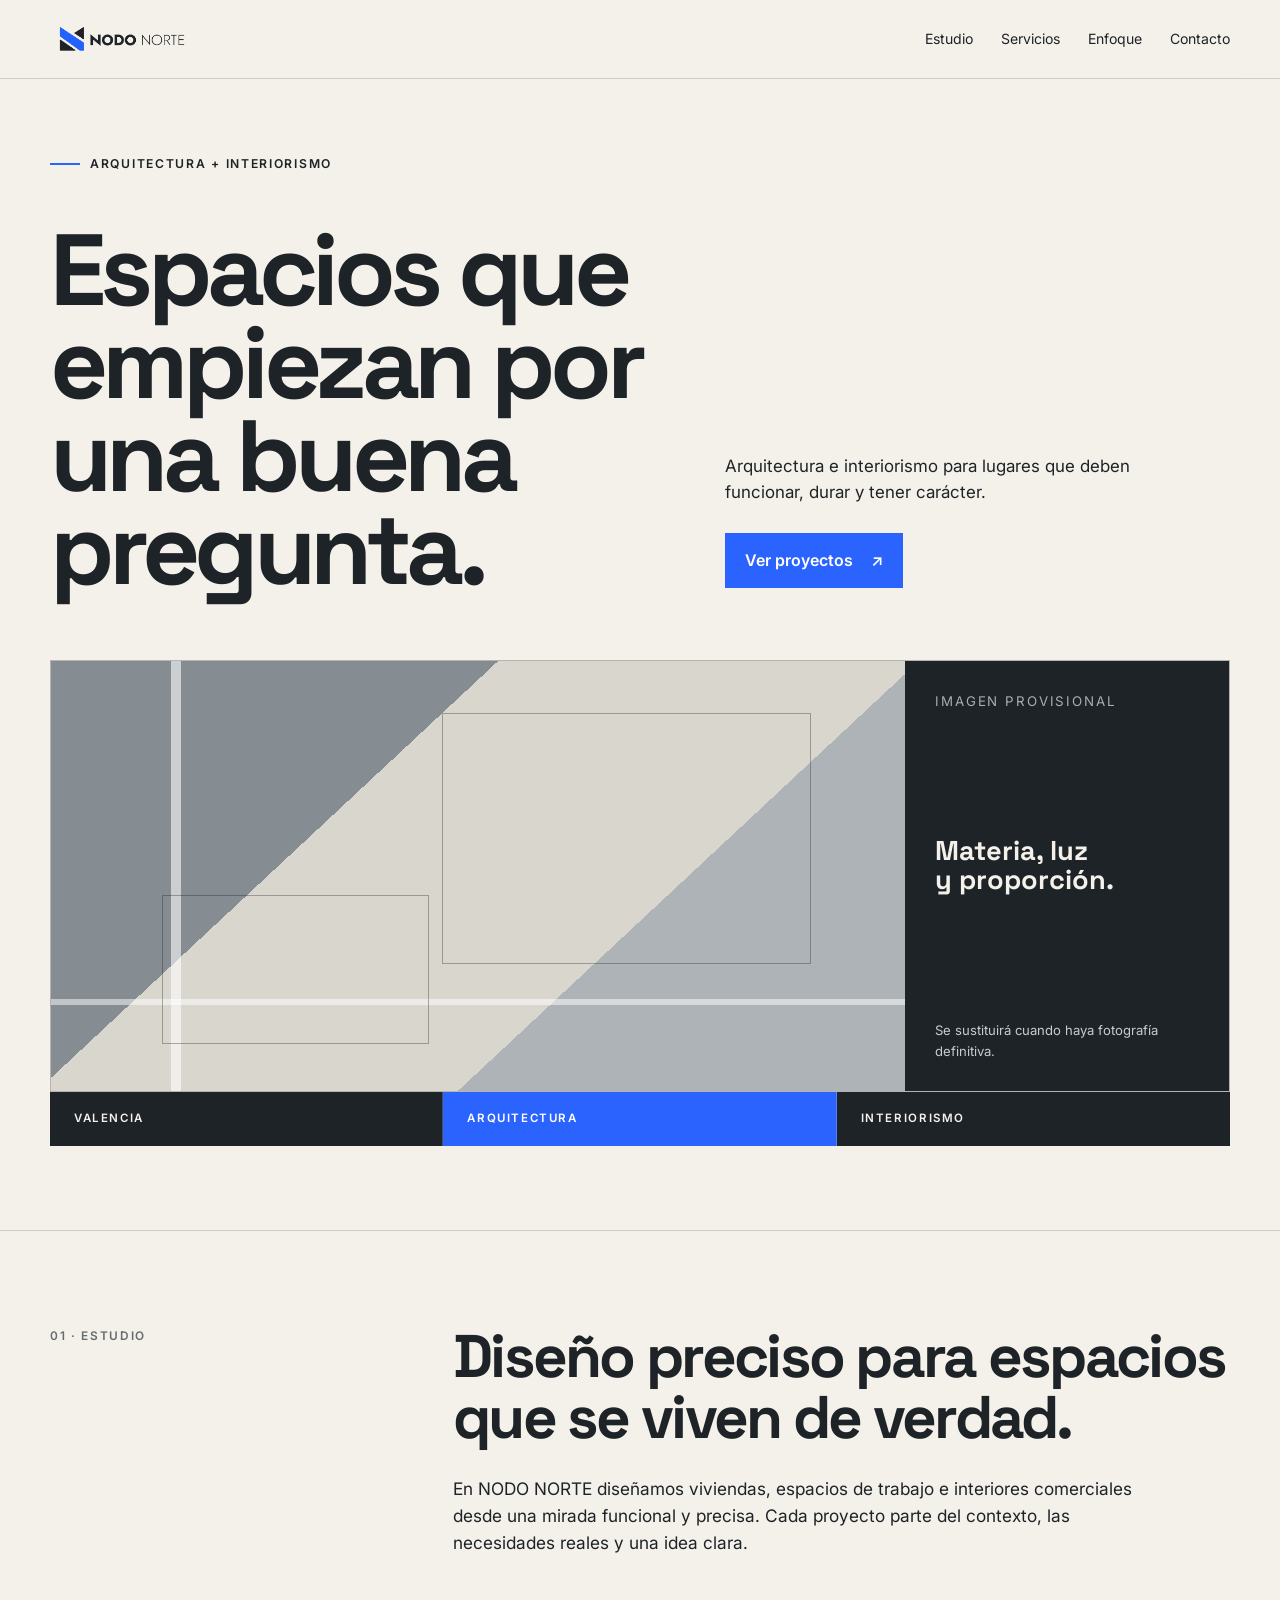
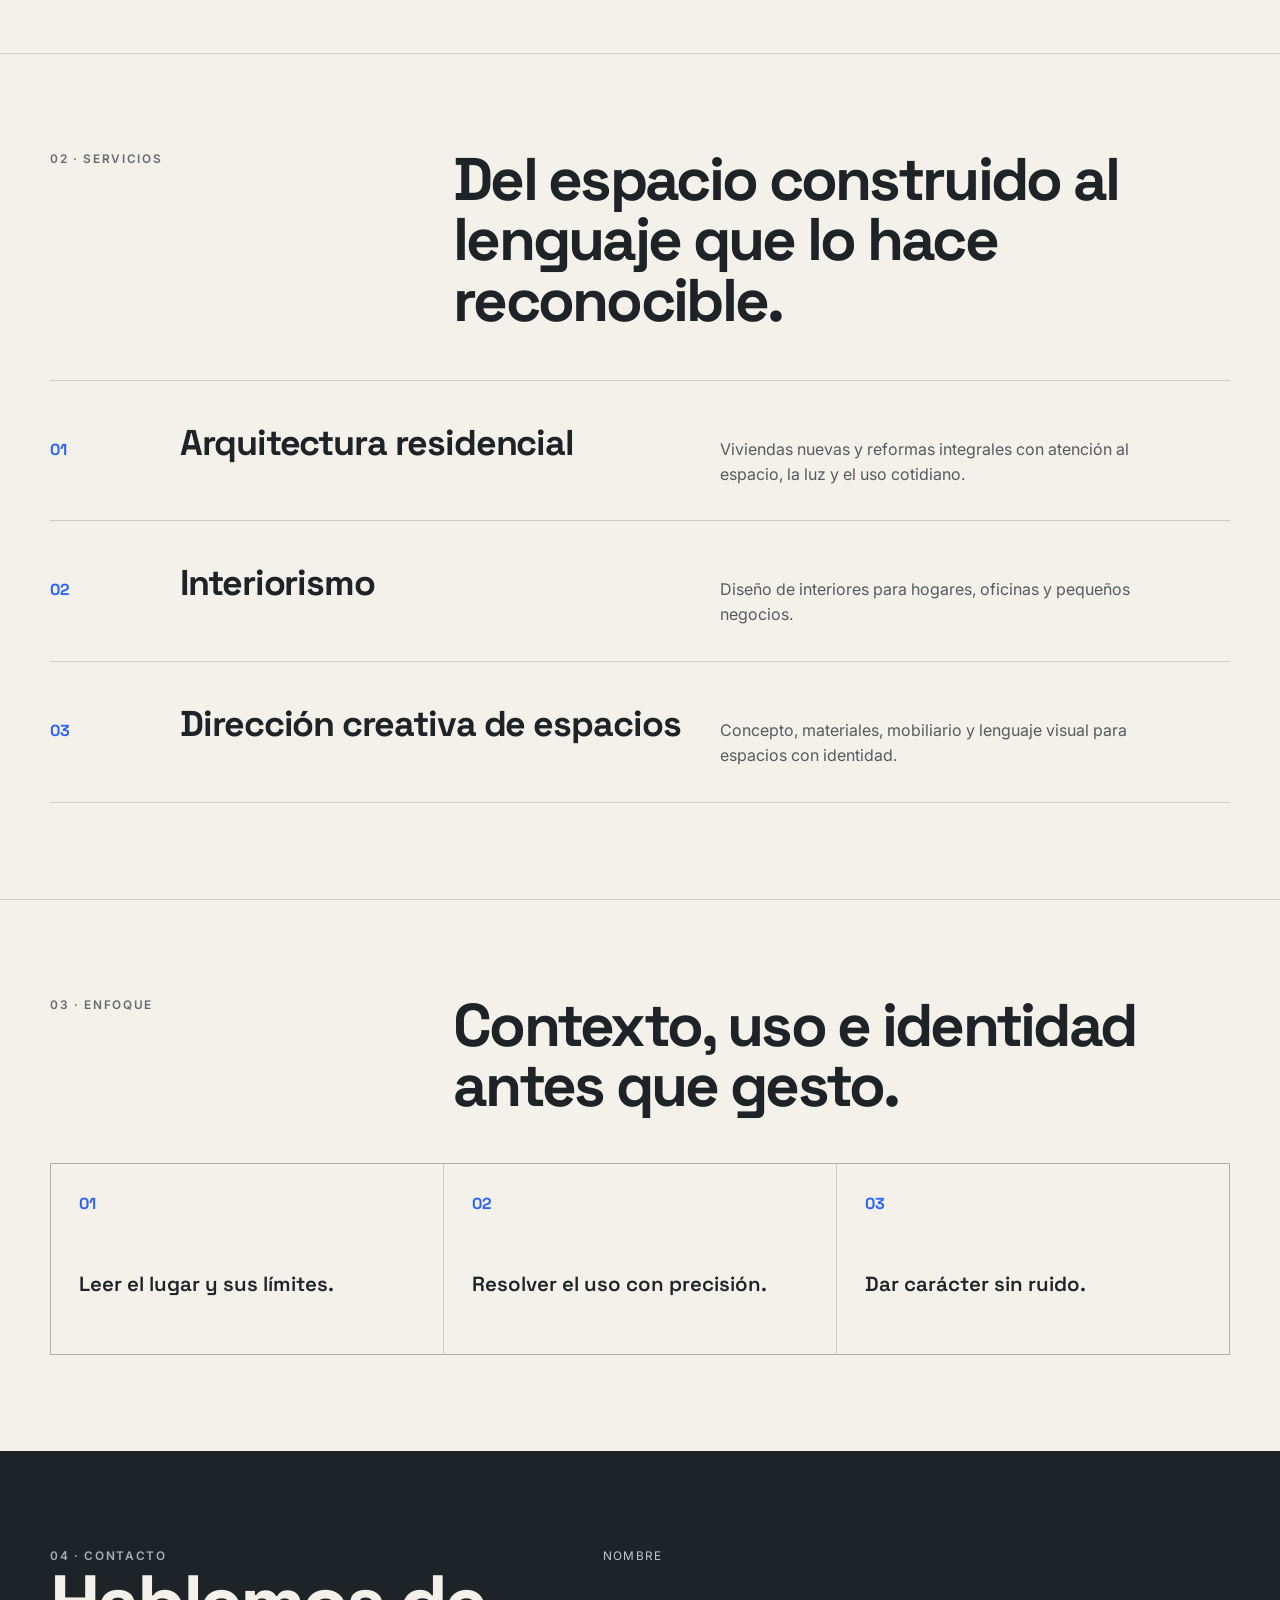
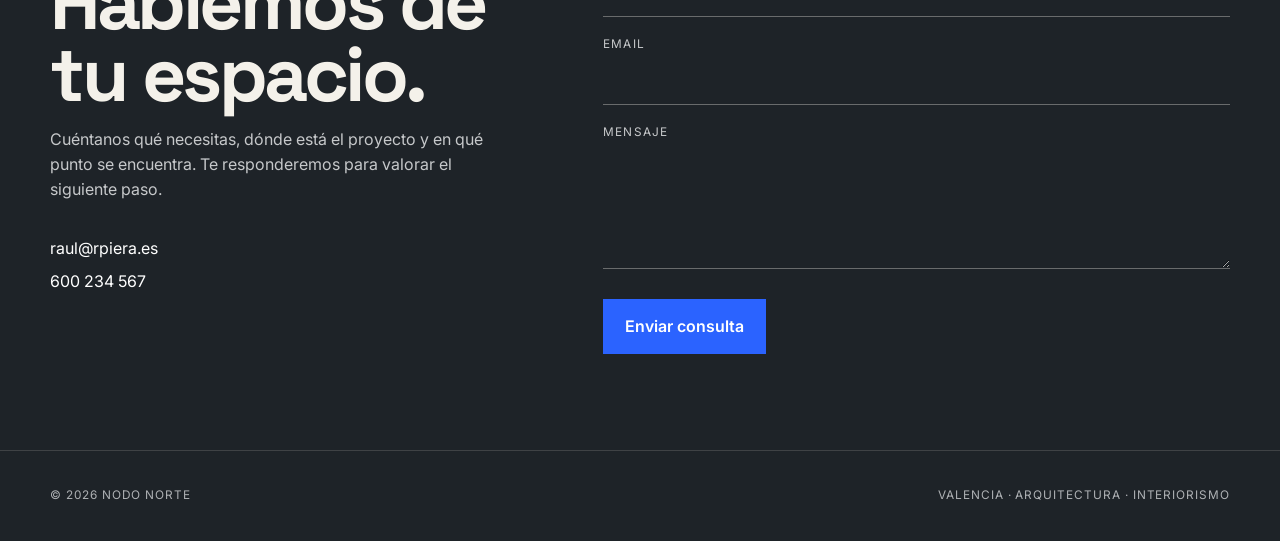
==== commit 846b3083: "WEB-DEMO: replace LOGO block in index.html" ====
--- a/index.html
+++ b/index.html
@@ -112,9 +112,9 @@
 <body>
   <header>
     <div class="shell nav">
-      <!-- WEB-DEMO:LOGO:START -->
-      <a class="brand" href="#inicio" aria-label="NODO NORTE, inicio">NODO NORTE</a>
-      <!-- WEB-DEMO:LOGO:END -->
+      <!-- WEB-DEMO:LOGO:START -->      <a class="brand" href="#inicio" aria-label="NODO NORTE, inicio" style="display:inline-flex;align-items:center">
+        <img src="/assets/nodo-norte-logo-test.png" alt="NODO NORTE" style="display:block;max-width:220px;max-height:48px;width:auto;height:auto">
+      </a><!-- WEB-DEMO:LOGO:END -->
       <nav class="nav-links" aria-label="Navegación principal">
         <a href="#estudio">Estudio</a>
         <a href="#servicios">Servicios</a>
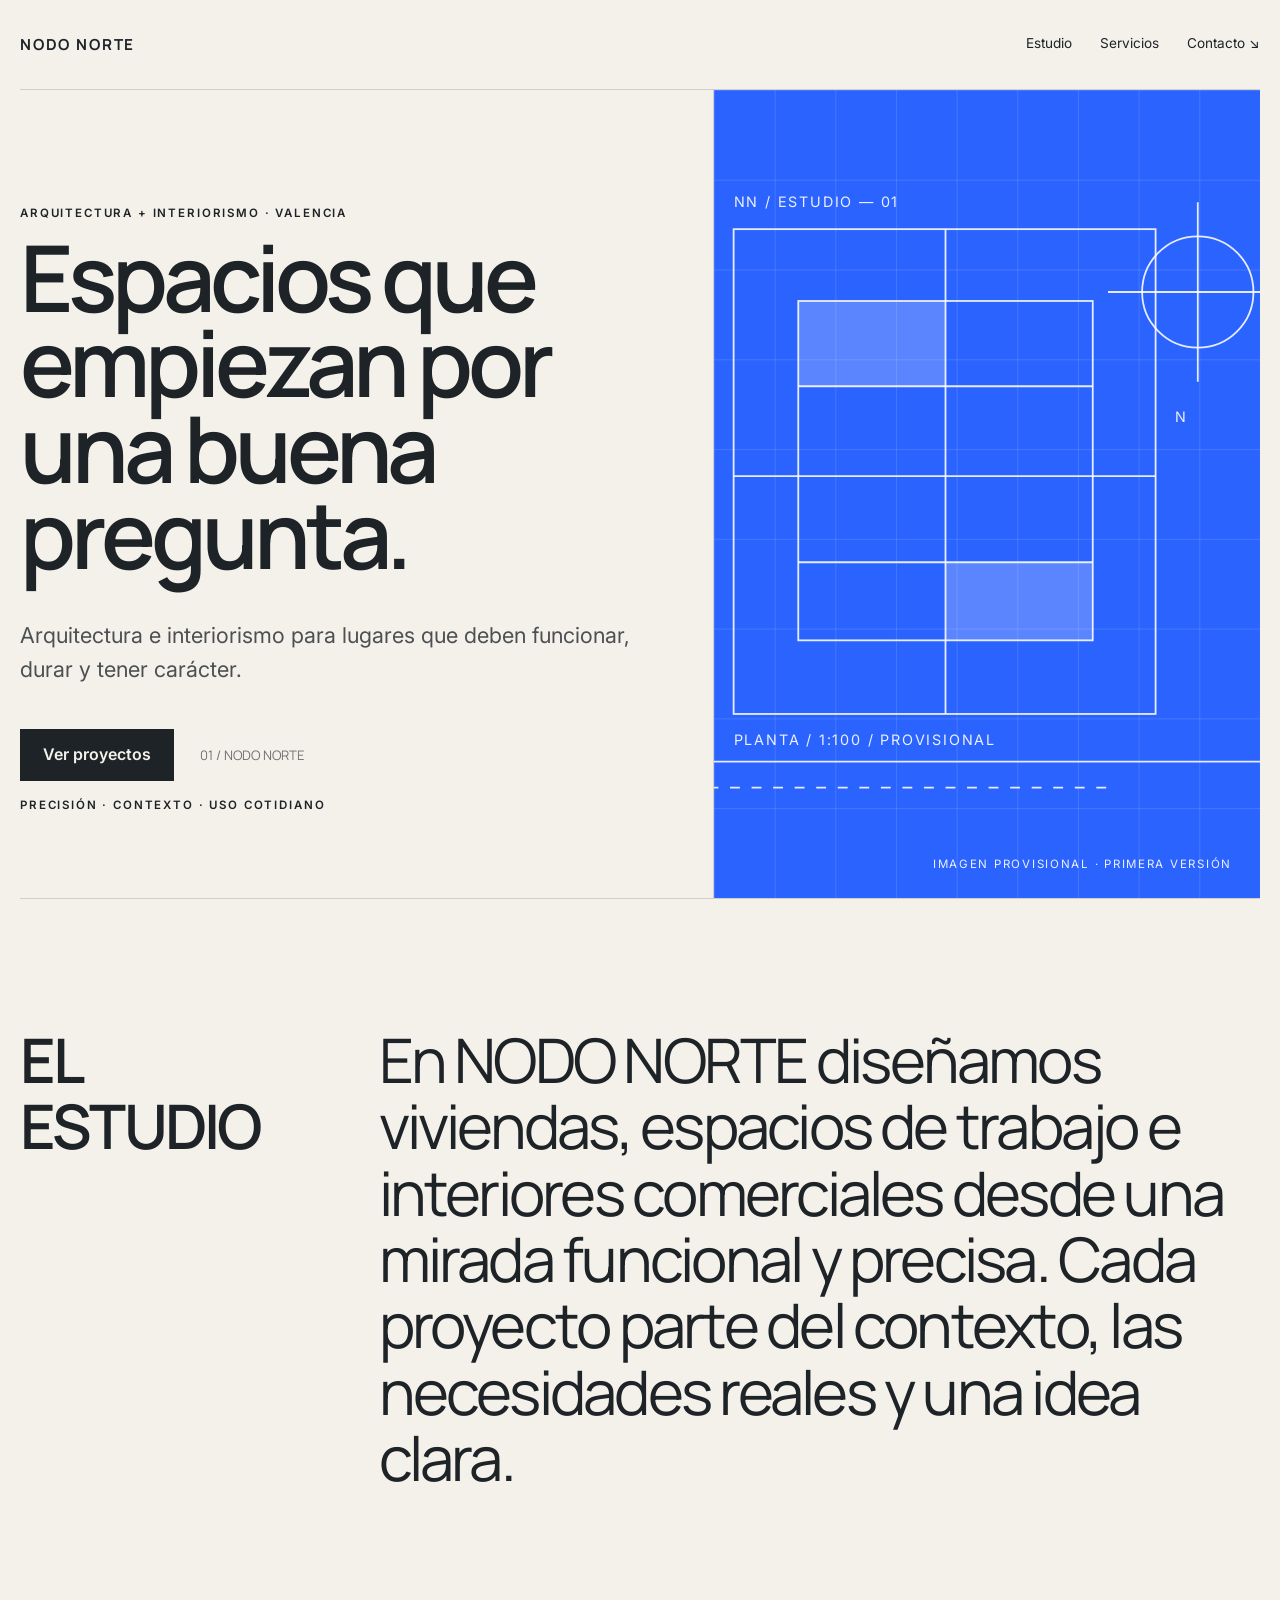
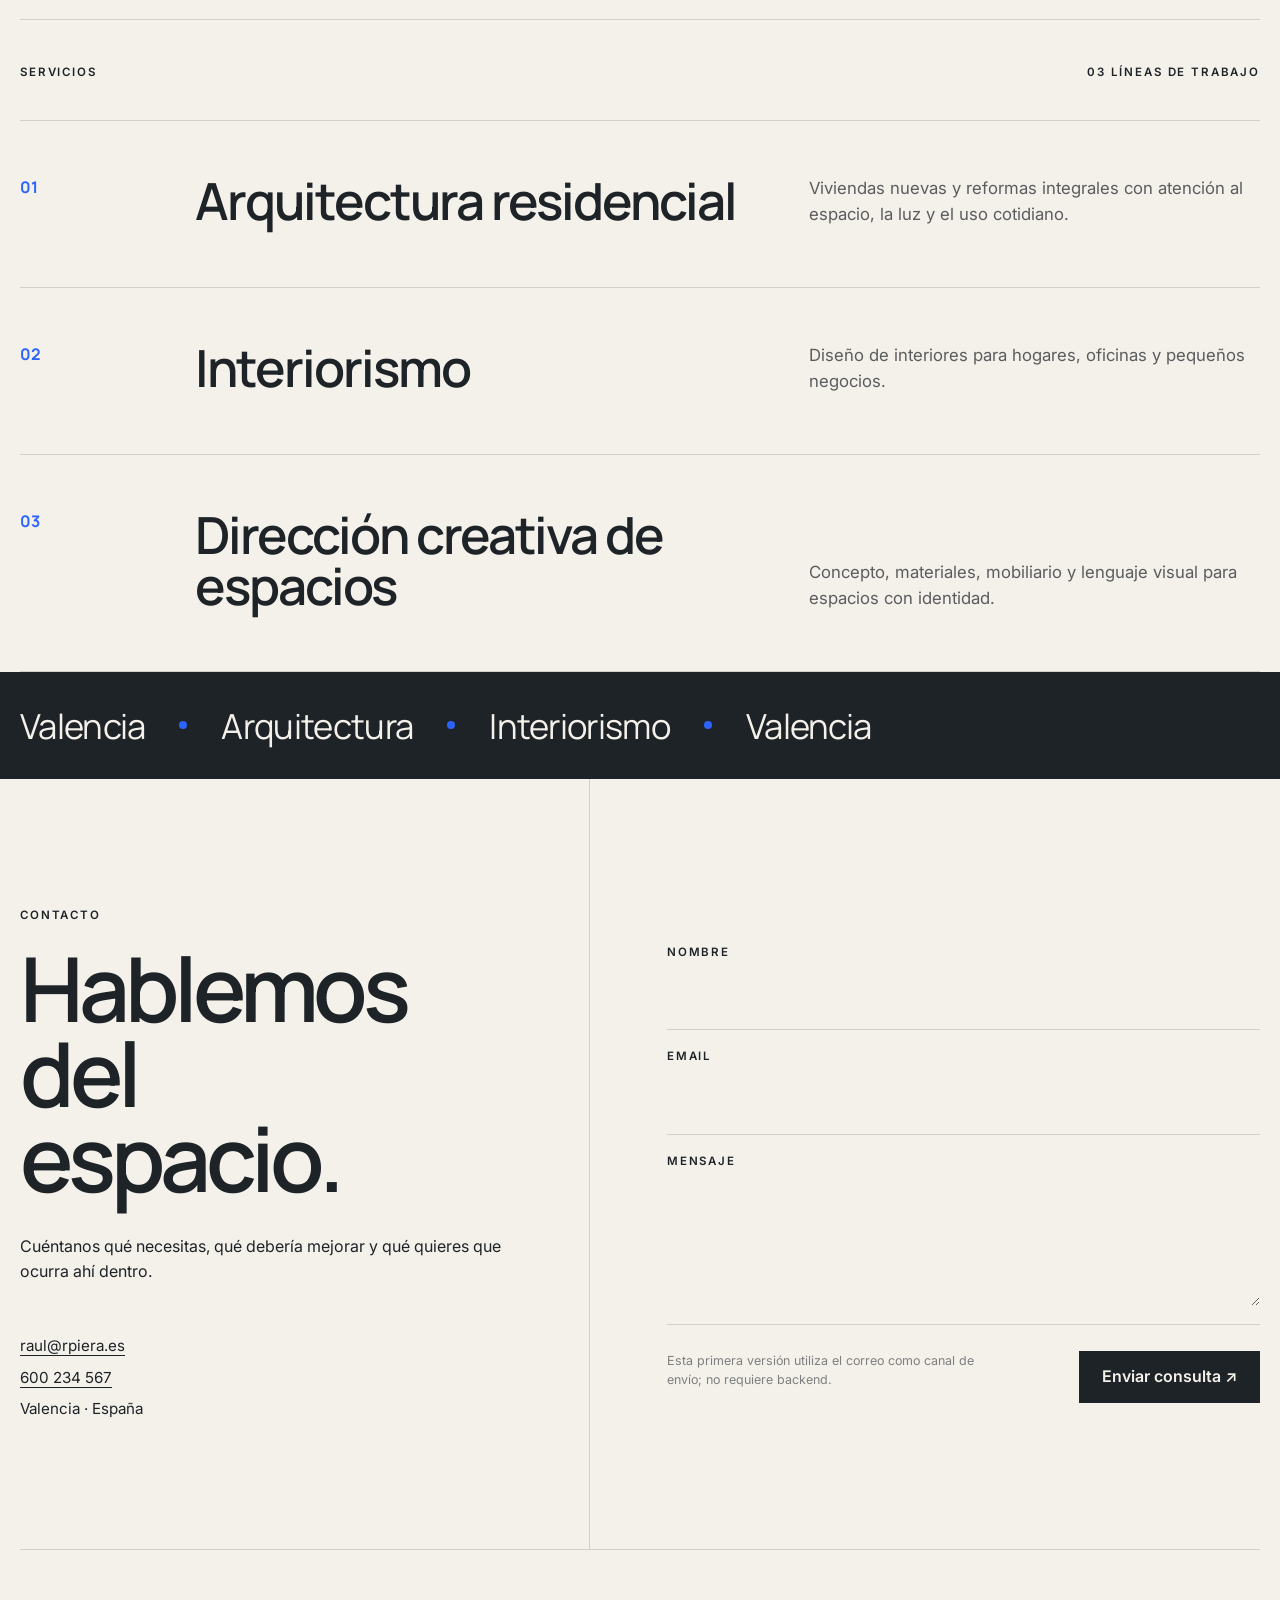
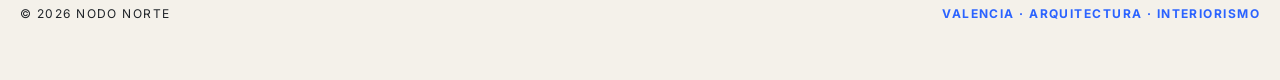
==== commit 930c3bcb: "feat: primera versión NODO NORTE" ====
--- a/index.html
+++ b/index.html
@@ -3,236 +3,563 @@
 <head>
   <meta charset="utf-8">
   <meta name="viewport" content="width=device-width, initial-scale=1">
-  <meta name="description" content="NODO NORTE · Estudio de arquitectura e interiorismo en Valencia.">
+  <meta name="description" content="NODO NORTE · Arquitectura e interiorismo en Valencia. Viviendas, espacios de trabajo e interiores comerciales con una mirada funcional y precisa.">
   <title>NODO NORTE · Arquitectura e interiorismo</title>
   <link rel="preconnect" href="https://fonts.googleapis.com">
   <link rel="preconnect" href="https://fonts.gstatic.com" crossorigin>
-  <link href="https://fonts.googleapis.com/css2?family=Inter:wght@400;500;600&family=Space+Grotesk:wght@500;600;700&display=swap" rel="stylesheet">
+  <link href="https://fonts.googleapis.com/css2?family=Inter:wght@400;500;600&family=Manrope:wght@500;600;700&display=swap" rel="stylesheet">
   <style>
     :root {
-      --paper:#F4F1EA;
-      --ink:#1E2328;
-      --blue:#2B63FF;
-      --stone:#A9ADB3;
-      --white:#FCFBF7;
-      --line:rgba(30,35,40,.18);
-      --muted:#666b70;
-      --max:1180px;
-    }
-    *{box-sizing:border-box}
-    html{scroll-behavior:smooth}
-    body{margin:0;background:var(--paper);color:var(--ink);font-family:"Inter",system-ui,sans-serif;line-height:1.55;-webkit-font-smoothing:antialiased}
-    a{color:inherit}
-    button,input,textarea{font:inherit}
-    .shell{width:min(var(--max),calc(100% - 48px));margin-inline:auto}
-    .rule{border-top:1px solid var(--line)}
-    .display,h1,h2,h3,.brand{font-family:"Space Grotesk",system-ui,sans-serif}
-
-    header{position:sticky;top:0;z-index:20;background:color-mix(in srgb,var(--paper) 92%,transparent);backdrop-filter:blur(16px);border-bottom:1px solid var(--line)}
-    .nav{min-height:78px;display:flex;align-items:center;justify-content:space-between;gap:24px}
-    .brand{font-weight:700;letter-spacing:.16em;text-decoration:none;font-size:1rem}
-    .nav-links{display:flex;gap:28px;align-items:center}
-    .nav-links a{text-decoration:none;font-size:.88rem}
-    .nav-links a:hover{color:var(--blue)}
-
-    .hero{padding:76px 0 84px}
-    .eyebrow{display:flex;align-items:center;gap:10px;text-transform:uppercase;letter-spacing:.14em;font-size:.76rem;font-weight:600}
-    .eyebrow::before{content:"";width:30px;height:2px;background:var(--blue)}
-    .hero-grid{display:grid;grid-template-columns:1.1fr .9fr;gap:58px;align-items:end;margin-top:50px}
-    h1{margin:0;font-size:clamp(3.4rem,7.9vw,7.2rem);line-height:.92;letter-spacing:-.055em;font-weight:700}
-    .hero-copy{padding-bottom:8px}
-    .hero-copy p{font-size:1.06rem;max-width:430px;margin:0 0 28px}
-    .cta{display:inline-flex;align-items:center;gap:18px;background:var(--blue);color:#fff;padding:15px 20px;text-decoration:none;font-weight:600}
-    .cta::after{content:"↗"}
-
-    .hero-visual{margin-top:64px;display:grid;grid-template-columns:1.45fr .55fr;min-height:430px;border:1px solid var(--line);overflow:hidden;background:#d6d4ce}
-    .hero-plane{position:relative;min-height:430px;background:
-      linear-gradient(90deg,transparent 0 14%,rgba(255,255,255,.58) 14% 15.2%,transparent 15.2% 100%),
-      linear-gradient(0deg,transparent 0 20%,rgba(255,255,255,.50) 20% 21.3%,transparent 21.3% 100%),
-      linear-gradient(137deg,#858c92 0 34%,#d9d6ce 34% 66%,#aeb3b7 66% 100%)}
-    .hero-plane::before,.hero-plane::after{content:"";position:absolute;border:1px solid rgba(30,35,40,.35)}
-    .hero-plane::before{width:43%;height:58%;right:11%;top:12%}
-    .hero-plane::after{width:31%;height:34%;left:13%;bottom:11%}
-    .hero-meta{background:var(--ink);color:var(--paper);padding:30px;display:flex;flex-direction:column;justify-content:space-between}
-    .hero-meta small{letter-spacing:.14em;text-transform:uppercase;color:var(--stone)}
-    .hero-meta strong{font-family:"Space Grotesk";font-size:1.7rem;line-height:1.05}
-    .hero-meta span{font-size:.82rem;color:#c9cbce}
-
-    .signal{display:grid;grid-template-columns:repeat(3,1fr);background:var(--ink);color:var(--paper)}
-    .signal span{padding:18px 24px;text-transform:uppercase;letter-spacing:.14em;font-size:.72rem;font-weight:600;border-right:1px solid rgba(244,241,234,.22)}
-    .signal span:nth-child(2){background:var(--blue);color:#fff}.signal span:last-child{border-right:0}
-
-    section{padding:96px 0}
-    .section-grid{display:grid;grid-template-columns:.6fr 1.4fr;gap:70px;align-items:start}
-    .section-label{text-transform:uppercase;letter-spacing:.14em;font-size:.74rem;font-weight:600;color:var(--muted)}
-    h2{margin:0;font-size:clamp(2.3rem,4.7vw,4.35rem);line-height:1.01;letter-spacing:-.045em}
-    .intro p{font-size:1.08rem;max-width:700px;margin:28px 0 0}
-
-    .services{margin-top:48px}
-    .service{display:grid;grid-template-columns:100px 1fr 1fr;gap:30px;padding:34px 0;border-top:1px solid var(--line);align-items:baseline}
-    .service:last-child{border-bottom:1px solid var(--line)}
-    .service-num{color:var(--blue);font-family:"Space Grotesk";font-weight:700}
-    .service h3{margin:0;font-size:clamp(1.55rem,2.8vw,2.35rem);letter-spacing:-.03em}
-    .service p{margin:0;color:#555b60;max-width:430px}
-
-    .principles{display:grid;grid-template-columns:repeat(3,1fr);gap:1px;background:var(--line);border:1px solid var(--line);margin-top:46px}
-    .principle{background:var(--paper);padding:28px;min-height:190px}
-    .principle b{display:block;color:var(--blue);font-family:"Space Grotesk";margin-bottom:52px}
-    .principle span{font-family:"Space Grotesk";font-size:1.28rem;font-weight:600}
-
-    .contact-wrap{background:var(--ink);color:var(--paper);padding:96px 0}
-    .contact-grid{display:grid;grid-template-columns:.86fr 1.14fr;gap:80px}
-    .contact-grid h2{font-size:clamp(2.9rem,6vw,5.7rem);line-height:.95;color:var(--paper)}
-    .contact-copy p{max-width:460px;color:#c6c8ca}
-    .contact-details{display:grid;gap:8px;margin-top:34px}
-    .contact-details a{text-decoration:none;color:#fff}
-    form{display:grid;gap:18px}
-    label{display:grid;gap:8px;text-transform:uppercase;letter-spacing:.1em;font-size:.74rem;color:#c6c8ca}
-    input,textarea{width:100%;border:0;border-bottom:1px solid rgba(244,241,234,.35);background:transparent;color:#fff;padding:10px 0 14px;outline:none}
-    input:focus,textarea:focus{border-color:var(--blue)}
-    textarea{min-height:120px;resize:vertical}
-    .submit{margin-top:12px;width:fit-content;border:0;background:var(--blue);color:#fff;padding:15px 22px;font-weight:600;cursor:pointer}
-
-    footer{background:var(--ink);color:#aeb1b4;border-top:1px solid rgba(244,241,234,.15)}
-    .footer-grid{min-height:90px;display:flex;align-items:center;justify-content:space-between;gap:24px;text-transform:uppercase;letter-spacing:.08em;font-size:.74rem}
-
-    @media(max-width:860px){
-      .shell{width:min(100% - 32px,var(--max))}.nav{min-height:68px}.nav-links a:not(.contact-link){display:none}
-      .hero{padding-top:56px}.hero-grid,.section-grid,.contact-grid{grid-template-columns:1fr;gap:34px}.hero-visual{grid-template-columns:1fr}.hero-meta{min-height:220px}
-      .signal{grid-template-columns:1fr}.signal span{border-right:0;border-bottom:1px solid rgba(244,241,234,.22)}
-      .service{grid-template-columns:52px 1fr;gap:20px}.service p{grid-column:2}.principles{grid-template-columns:1fr}
-      section,.contact-wrap{padding:72px 0}
-    }
-    @media(max-width:520px){
-      h1{font-size:clamp(3.1rem,16vw,5.7rem)}.hero-grid{margin-top:38px}.hero-visual,.hero-plane{min-height:340px}.hero-meta{min-height:190px}
-      .service{grid-template-columns:40px 1fr}.footer-grid{padding:24px 0;align-items:flex-start;flex-direction:column}
+      --paper: #F4F1EA;
+      --ink: #1E2328;
+      --blue: #2B63FF;
+      --stone: #A9ADB3;
+      --line: rgba(30,35,40,.17);
+      --white: #fff;
+      --max: 1320px;
+    }
+
+    * { box-sizing: border-box; }
+    html { scroll-behavior: smooth; }
+    body {
+      margin: 0;
+      background: var(--paper);
+      color: var(--ink);
+      font-family: Inter, Arial, sans-serif;
+      line-height: 1.55;
+      text-rendering: optimizeLegibility;
+    }
+
+    a { color: inherit; }
+    button, input, textarea { font: inherit; }
+
+    .shell {
+      width: min(calc(100% - 40px), var(--max));
+      margin: 0 auto;
+    }
+
+    .topbar {
+      min-height: 90px;
+      border-bottom: 1px solid var(--line);
+      display: flex;
+      align-items: center;
+      justify-content: space-between;
+      gap: 24px;
+    }
+
+    .brand {
+      font-family: Manrope, Arial, sans-serif;
+      font-weight: 700;
+      letter-spacing: .12em;
+      text-decoration: none;
+      font-size: .95rem;
+      white-space: nowrap;
+    }
+
+    .nav {
+      display: flex;
+      align-items: center;
+      gap: 28px;
+      font-size: .85rem;
+    }
+
+    .nav a {
+      text-decoration: none;
+      padding: 10px 0;
+      border-bottom: 1px solid transparent;
+    }
+
+    .nav a:hover { border-color: currentColor; }
+
+    .hero {
+      min-height: calc(100svh - 91px);
+      display: grid;
+      grid-template-columns: 1.12fr .88fr;
+      border-bottom: 1px solid var(--line);
+    }
+
+    .hero-copy {
+      padding: clamp(64px, 9vw, 128px) clamp(28px, 6vw, 90px) 72px 0;
+      display: flex;
+      flex-direction: column;
+      justify-content: space-between;
+      min-height: 720px;
+      border-right: 1px solid var(--line);
+    }
+
+    .eyebrow,
+    .section-kicker,
+    .meta {
+      text-transform: uppercase;
+      letter-spacing: .16em;
+      font-size: .72rem;
+      font-weight: 600;
+    }
+
+    h1, h2, h3, p { margin-top: 0; }
+
+    h1 {
+      max-width: 12ch;
+      margin-bottom: 42px;
+      font-family: Manrope, Arial, sans-serif;
+      font-weight: 600;
+      font-size: clamp(3.2rem, 7.2vw, 7.9rem);
+      line-height: .93;
+      letter-spacing: -.055em;
+    }
+
+    .hero-lead {
+      max-width: 700px;
+      font-size: clamp(1.05rem, 1.7vw, 1.45rem);
+      color: rgba(30,35,40,.78);
+    }
+
+    .hero-actions {
+      display: flex;
+      align-items: center;
+      gap: 26px;
+      flex-wrap: wrap;
+      margin-top: 42px;
+    }
+
+    .btn {
+      display: inline-flex;
+      align-items: center;
+      justify-content: center;
+      min-height: 52px;
+      padding: 0 22px;
+      background: var(--ink);
+      color: var(--paper);
+      text-decoration: none;
+      border: 1px solid var(--ink);
+      font-weight: 600;
+      transition: .2s ease;
+    }
+
+    .btn:hover {
+      background: var(--blue);
+      border-color: var(--blue);
+    }
+
+    .project-counter {
+      font-family: Manrope, Arial, sans-serif;
+      font-size: .82rem;
+      color: rgba(30,35,40,.62);
+    }
+
+    .hero-visual {
+      position: relative;
+      overflow: hidden;
+      min-height: 720px;
+      background: var(--blue);
+      isolation: isolate;
+    }
+
+    .hero-visual::before {
+      content: "";
+      position: absolute;
+      inset: 0;
+      background:
+        linear-gradient(to right, rgba(255,255,255,.12) 1px, transparent 1px),
+        linear-gradient(to bottom, rgba(255,255,255,.12) 1px, transparent 1px);
+      background-size: 11.111% 11.111%;
+      z-index: -1;
+    }
+
+    .hero-diagram {
+      width: 100%;
+      height: 100%;
+      min-height: 720px;
+      display: block;
+    }
+
+    .hero-caption {
+      position: absolute;
+      right: 28px;
+      bottom: 24px;
+      color: rgba(255,255,255,.9);
+      font-size: .72rem;
+      text-transform: uppercase;
+      letter-spacing: .15em;
+    }
+
+    .intro {
+      display: grid;
+      grid-template-columns: .35fr 1fr;
+      gap: 50px;
+      padding: clamp(84px, 10vw, 150px) 0;
+      border-bottom: 1px solid var(--line);
+    }
+
+    .intro p {
+      max-width: 1000px;
+      margin-bottom: 0;
+      font-family: Manrope, Arial, sans-serif;
+      font-size: clamp(2rem, 4.8vw, 4.7rem);
+      line-height: 1.08;
+      letter-spacing: -.045em;
+    }
+
+    .services {
+      padding: 26px 0 0;
+      border-bottom: 1px solid var(--line);
+    }
+
+    .services-head {
+      display: flex;
+      align-items: baseline;
+      justify-content: space-between;
+      padding: 18px 0 26px;
+      gap: 20px;
+    }
+
+    .service {
+      display: grid;
+      grid-template-columns: .12fr .88fr;
+      gap: 30px;
+      padding: 54px 0 60px;
+      border-top: 1px solid var(--line);
+    }
+
+    .service-index {
+      font-family: Manrope, Arial, sans-serif;
+      color: var(--blue);
+      font-weight: 700;
+      font-size: 1rem;
+    }
+
+    .service-body {
+      display: grid;
+      grid-template-columns: 1fr .8fr;
+      gap: 50px;
+    }
+
+    .service h3 {
+      margin-bottom: 0;
+      font-family: Manrope, Arial, sans-serif;
+      font-weight: 600;
+      font-size: clamp(2rem, 4vw, 4rem);
+      line-height: 1;
+      letter-spacing: -.04em;
+    }
+
+    .service p {
+      max-width: 560px;
+      margin-bottom: 0;
+      align-self: end;
+      color: rgba(30,35,40,.72);
+      font-size: 1.05rem;
+    }
+
+    .stripe {
+      background: var(--ink);
+      color: var(--paper);
+      overflow: hidden;
+      border-bottom: 1px solid var(--ink);
+    }
+
+    .stripe-track {
+      min-height: 106px;
+      display: flex;
+      align-items: center;
+      gap: 34px;
+      white-space: nowrap;
+      font-family: Manrope, Arial, sans-serif;
+      font-size: clamp(1.3rem, 2.7vw, 2.7rem);
+      letter-spacing: -.02em;
+    }
+
+    .dot {
+      width: 8px;
+      height: 8px;
+      border-radius: 50%;
+      background: var(--blue);
+      flex: none;
+    }
+
+    .contact {
+      display: grid;
+      grid-template-columns: .92fr 1.08fr;
+      border-bottom: 1px solid var(--line);
+    }
+
+    .contact-copy {
+      padding: clamp(80px, 10vw, 140px) clamp(30px, 6vw, 86px) clamp(80px, 10vw, 140px) 0;
+      border-right: 1px solid var(--line);
+    }
+
+    .contact-copy h2 {
+      max-width: 7ch;
+      margin: 20px 0 34px;
+      font-family: Manrope, Arial, sans-serif;
+      font-size: clamp(3rem, 7vw, 7rem);
+      line-height: .95;
+      letter-spacing: -.055em;
+      font-weight: 600;
+    }
+
+    .contact-details {
+      display: grid;
+      gap: 8px;
+      margin-top: 50px;
+      font-size: .95rem;
+    }
+
+    .contact-details a { text-underline-offset: 4px; }
+
+    .contact-form-wrap {
+      padding: clamp(80px, 10vw, 140px) 0 clamp(80px, 10vw, 140px) clamp(30px, 6vw, 86px);
+      display: flex;
+      align-items: center;
+    }
+
+    form { width: 100%; }
+
+    .field {
+      display: grid;
+      gap: 9px;
+      padding: 18px 0;
+      border-bottom: 1px solid var(--line);
+    }
+
+    label {
+      font-size: .72rem;
+      text-transform: uppercase;
+      letter-spacing: .15em;
+      font-weight: 600;
+    }
+
+    input, textarea {
+      width: 100%;
+      border: 0;
+      background: transparent;
+      color: var(--ink);
+      padding: 7px 0;
+      outline: none;
+      font-size: 1.08rem;
+    }
+
+    textarea { min-height: 126px; resize: vertical; }
+
+    input:focus, textarea:focus { box-shadow: inset 0 -2px 0 var(--blue); }
+
+    .form-foot {
+      display: flex;
+      justify-content: space-between;
+      gap: 20px;
+      align-items: center;
+      margin-top: 26px;
+    }
+
+    .form-note {
+      color: rgba(30,35,40,.55);
+      font-size: .78rem;
+      max-width: 320px;
+    }
+
+    .footer {
+      min-height: 130px;
+      display: flex;
+      align-items: center;
+      justify-content: space-between;
+      gap: 24px;
+      font-size: .75rem;
+      text-transform: uppercase;
+      letter-spacing: .12em;
+    }
+
+    .footer .blue { color: var(--blue); font-weight: 700; }
+
+    @media (max-width: 900px) {
+      .shell { width: min(calc(100% - 28px), var(--max)); }
+      .nav a:not(:last-child) { display: none; }
+      .hero { grid-template-columns: 1fr; }
+      .hero-copy {
+        min-height: auto;
+        padding: 70px 0 56px;
+        border-right: 0;
+      }
+      .hero-visual, .hero-diagram { min-height: 500px; }
+      .intro { grid-template-columns: 1fr; gap: 26px; }
+      .service { grid-template-columns: 1fr; gap: 14px; }
+      .service-body { grid-template-columns: 1fr; gap: 24px; }
+      .contact { grid-template-columns: 1fr; }
+      .contact-copy { padding-right: 0; border-right: 0; border-bottom: 1px solid var(--line); }
+      .contact-form-wrap { padding-left: 0; }
+    }
+
+    @media (max-width: 560px) {
+      .topbar { min-height: 76px; }
+      h1 { font-size: clamp(3rem, 16vw, 5rem); }
+      .hero-copy { padding-top: 58px; }
+      .hero-visual, .hero-diagram { min-height: 420px; }
+      .intro { padding: 76px 0; }
+      .service { padding: 42px 0; }
+      .stripe-track { min-height: 88px; }
+      .contact-copy, .contact-form-wrap { padding-top: 76px; padding-bottom: 76px; }
+      .form-foot { align-items: flex-start; flex-direction: column; }
+      .footer { align-items: flex-start; flex-direction: column; justify-content: center; }
     }
   </style>
 </head>
 <body>
-  <header>
-    <div class="shell nav">
-      <!-- WEB-DEMO:LOGO:START -->      <a class="brand" href="#inicio" aria-label="NODO NORTE, inicio" style="display:inline-flex;align-items:center">
-        <img src="/assets/nodo-norte-logo-test.png" alt="NODO NORTE" style="display:block;max-width:220px;max-height:48px;width:auto;height:auto">
-      </a><!-- WEB-DEMO:LOGO:END -->
-      <nav class="nav-links" aria-label="Navegación principal">
-        <a href="#estudio">Estudio</a>
-        <a href="#servicios">Servicios</a>
-        <a href="#proceso">Enfoque</a>
-        <a class="contact-link" href="#contacto">Contacto</a>
-      </nav>
-    </div>
+  <header class="shell topbar">
+    <!-- WEB-DEMO:LOGO:START -->
+    <a class="brand" href="#inicio" aria-label="NODO NORTE, inicio">NODO NORTE</a>
+    <!-- WEB-DEMO:LOGO:END -->
+    <nav class="nav" aria-label="Navegación principal">
+      <a href="#estudio">Estudio</a>
+      <a href="#servicios">Servicios</a>
+      <a href="#contacto">Contacto ↘</a>
+    </nav>
   </header>
 
   <main id="inicio">
-    <section class="hero">
-      <div class="shell">
-        <div class="eyebrow">Arquitectura + interiorismo</div>
-        <div class="hero-grid">
-          <h1>Espacios que empiezan por una buena pregunta.</h1>
-          <div class="hero-copy">
-            <p>Arquitectura e interiorismo para lugares que deben funcionar, durar y tener carácter.</p>
-            <a class="cta" href="#servicios">Ver proyectos</a>
+    <section class="shell hero" aria-labelledby="hero-title">
+      <div class="hero-copy">
+        <div>
+          <p class="eyebrow">Arquitectura + Interiorismo · Valencia</p>
+          <h1 id="hero-title">Espacios que empiezan por una buena pregunta.</h1>
+          <p class="hero-lead">Arquitectura e interiorismo para lugares que deben funcionar, durar y tener carácter.</p>
+          <div class="hero-actions">
+            <a class="btn" href="#servicios">Ver proyectos</a>
+            <span class="project-counter">01 / NODO NORTE</span>
           </div>
         </div>
-
-        <!-- WEB-DEMO:HERO-IMAGE:START -->
-        <div class="hero-visual" role="img" aria-label="Placeholder gráfico de proyecto arquitectónico">
-          <div class="hero-plane"></div>
-          <div class="hero-meta">
-            <small>Imagen provisional</small>
-            <strong>Materia, luz<br>y proporción.</strong>
-            <span>Se sustituirá cuando haya fotografía definitiva.</span>
+        <p class="meta">Precisión · Contexto · Uso cotidiano</p>
+      </div>
+
+      <!-- WEB-DEMO:HERO-IMAGE:START -->
+      <div class="hero-visual" aria-label="Recurso visual provisional de arquitectura">
+        <svg class="hero-diagram" viewBox="0 0 800 900" role="img" aria-labelledby="diagram-title diagram-desc" preserveAspectRatio="xMidYMid slice">
+          <title id="diagram-title">Composición arquitectónica provisional</title>
+          <desc id="diagram-desc">Dibujo técnico abstracto en blanco sobre azul, usado como placeholder hasta disponer de fotografías definitivas.</desc>
+          <g fill="none" stroke="rgba(255,255,255,.88)" stroke-width="2">
+            <rect x="118" y="155" width="470" height="540"/>
+            <rect x="190" y="235" width="328" height="378"/>
+            <line x1="118" y1="430" x2="588" y2="430"/>
+            <line x1="354" y1="155" x2="354" y2="695"/>
+            <line x1="190" y1="330" x2="518" y2="330"/>
+            <line x1="190" y1="526" x2="518" y2="526"/>
+            <circle cx="635" cy="225" r="62"/>
+            <line x1="635" y1="125" x2="635" y2="325"/>
+            <line x1="535" y1="225" x2="735" y2="225"/>
+            <path d="M90 748H705"/>
+            <path d="M90 777H540" stroke-dasharray="11 13"/>
+          </g>
+          <g fill="rgba(255,255,255,.9)" font-family="Inter, Arial, sans-serif" font-size="16" letter-spacing="2">
+            <text x="118" y="130">NN / ESTUDIO — 01</text>
+            <text x="118" y="730">PLANTA / 1:100 / PROVISIONAL</text>
+            <text x="610" y="370">N</text>
+          </g>
+          <g fill="rgba(255,255,255,.22)">
+            <rect x="190" y="235" width="164" height="95"/>
+            <rect x="354" y="526" width="164" height="87"/>
+          </g>
+        </svg>
+        <span class="hero-caption">Imagen provisional · primera versión</span>
+      </div>
+      <!-- WEB-DEMO:HERO-IMAGE:END -->
+    </section>
+
+    <section id="estudio" class="shell intro" aria-labelledby="intro-title">
+      <div>
+        <p class="section-kicker" id="intro-title">El estudio</p>
+      </div>
+      <p>En NODO NORTE diseñamos viviendas, espacios de trabajo e interiores comerciales desde una mirada funcional y precisa. Cada proyecto parte del contexto, las necesidades reales y una idea clara.</p>
+    </section>
+
+    <section id="servicios" class="shell services" aria-labelledby="services-title">
+      <div class="services-head">
+        <p class="section-kicker" id="services-title">Servicios</p>
+        <p class="meta">03 líneas de trabajo</p>
+      </div>
+
+      <article class="service">
+        <div class="service-index">01</div>
+        <div class="service-body">
+          <h3>Arquitectura residencial</h3>
+          <p>Viviendas nuevas y reformas integrales con atención al espacio, la luz y el uso cotidiano.</p>
+        </div>
+      </article>
+
+      <article class="service">
+        <div class="service-index">02</div>
+        <div class="service-body">
+          <h3>Interiorismo</h3>
+          <p>Diseño de interiores para hogares, oficinas y pequeños negocios.</p>
+        </div>
+      </article>
+
+      <article class="service">
+        <div class="service-index">03</div>
+        <div class="service-body">
+          <h3>Dirección creativa de espacios</h3>
+          <p>Concepto, materiales, mobiliario y lenguaje visual para espacios con identidad.</p>
+        </div>
+      </article>
+    </section>
+
+    <section class="stripe" aria-label="Valencia, Arquitectura, Interiorismo">
+      <div class="shell stripe-track">
+        <span>Valencia</span><span class="dot"></span><span>Arquitectura</span><span class="dot"></span><span>Interiorismo</span><span class="dot"></span><span>Valencia</span>
+      </div>
+    </section>
+
+    <section id="contacto" class="shell contact" aria-labelledby="contact-title">
+      <div class="contact-copy">
+        <p class="section-kicker">Contacto</p>
+        <h2 id="contact-title">Hablemos del espacio.</h2>
+        <p>Cuéntanos qué necesitas, qué debería mejorar y qué quieres que ocurra ahí dentro.</p>
+        <div class="contact-details">
+          <a href="mailto:raul@rpiera.es">raul@rpiera.es</a>
+          <!-- WEB-DEMO:PHONE:START -->
+          <a href="tel:+34600234567">600 234 567</a>
+          <!-- WEB-DEMO:PHONE:END -->
+          <span>Valencia · España</span>
+        </div>
+      </div>
+
+      <div class="contact-form-wrap">
+        <form id="contact-form">
+          <div class="field">
+            <label for="name">Nombre</label>
+            <input id="name" name="name" type="text" autocomplete="name" required>
           </div>
-        </div>
-        <!-- WEB-DEMO:HERO-IMAGE:END -->
-
-        <div class="signal" aria-label="Valencia, Arquitectura, Interiorismo">
-          <span>Valencia</span>
-          <span>Arquitectura</span>
-          <span>Interiorismo</span>
-        </div>
-      </div>
-    </section>
-
-    <section class="intro rule" id="estudio">
-      <div class="shell section-grid">
-        <div class="section-label">01 · Estudio</div>
-        <div>
-          <h2>Diseño preciso para espacios que se viven de verdad.</h2>
-          <p>En NODO NORTE diseñamos viviendas, espacios de trabajo e interiores comerciales desde una mirada funcional y precisa. Cada proyecto parte del contexto, las necesidades reales y una idea clara.</p>
-        </div>
-      </div>
-    </section>
-
-    <section class="rule" id="servicios">
-      <div class="shell">
-        <div class="section-grid">
-          <div class="section-label">02 · Servicios</div>
-          <h2>Del espacio construido al lenguaje que lo hace reconocible.</h2>
-        </div>
-        <div class="services">
-          <article class="service">
-            <div class="service-num">01</div>
-            <h3>Arquitectura residencial</h3>
-            <p>Viviendas nuevas y reformas integrales con atención al espacio, la luz y el uso cotidiano.</p>
-          </article>
-          <article class="service">
-            <div class="service-num">02</div>
-            <h3>Interiorismo</h3>
-            <p>Diseño de interiores para hogares, oficinas y pequeños negocios.</p>
-          </article>
-          <article class="service">
-            <div class="service-num">03</div>
-            <h3>Dirección creativa de espacios</h3>
-            <p>Concepto, materiales, mobiliario y lenguaje visual para espacios con identidad.</p>
-          </article>
-        </div>
-      </div>
-    </section>
-
-    <section class="rule" id="proceso">
-      <div class="shell">
-        <div class="section-grid">
-          <div class="section-label">03 · Enfoque</div>
-          <h2>Contexto, uso e identidad antes que gesto.</h2>
-        </div>
-        <div class="principles">
-          <div class="principle"><b>01</b><span>Leer el lugar y sus límites.</span></div>
-          <div class="principle"><b>02</b><span>Resolver el uso con precisión.</span></div>
-          <div class="principle"><b>03</b><span>Dar carácter sin ruido.</span></div>
-        </div>
-      </div>
-    </section>
-
-    <section class="contact-wrap" id="contacto">
-      <div class="shell contact-grid">
-        <div class="contact-copy">
-          <div class="section-label" style="color:#A9ADB3">04 · Contacto</div>
-          <h2>Hablemos de tu espacio.</h2>
-          <p>Cuéntanos qué necesitas, dónde está el proyecto y en qué punto se encuentra. Te responderemos para valorar el siguiente paso.</p>
-          <div class="contact-details">
-            <a href="mailto:raul@rpiera.es">raul@rpiera.es</a>
-            <!-- WEB-DEMO:PHONE:START -->
-            <a href="tel:+34600234567">600 234 567</a>
-            <!-- WEB-DEMO:PHONE:END -->
+          <div class="field">
+            <label for="email">Email</label>
+            <input id="email" name="email" type="email" autocomplete="email" required>
           </div>
-        </div>
-        <form onsubmit="event.preventDefault();" aria-label="Formulario de contacto">
-          <label>Nombre<input type="text" name="nombre" autocomplete="name" required></label>
-          <label>Email<input type="email" name="email" autocomplete="email" required></label>
-          <label>Mensaje<textarea name="mensaje" required></textarea></label>
-          <button class="submit" type="submit">Enviar consulta</button>
+          <div class="field">
+            <label for="message">Mensaje</label>
+            <textarea id="message" name="message" required></textarea>
+          </div>
+          <div class="form-foot">
+            <p class="form-note">Esta primera versión utiliza el correo como canal de envío; no requiere backend.</p>
+            <button class="btn" type="submit">Enviar consulta ↗</button>
+          </div>
         </form>
       </div>
     </section>
   </main>
 
-  <footer>
-    <div class="shell footer-grid">
-      <span>© 2026 NODO NORTE</span>
-      <span>Valencia · Arquitectura · Interiorismo</span>
-    </div>
+  <footer class="shell footer">
+    <span>© 2026 NODO NORTE</span>
+    <span class="blue">Valencia · Arquitectura · Interiorismo</span>
   </footer>
+
+  <script>
+    document.getElementById('contact-form').addEventListener('submit', function (event) {
+      event.preventDefault();
+      const data = new FormData(this);
+      const subject = encodeURIComponent('Consulta desde NODO NORTE');
+      const body = encodeURIComponent(
+        'Nombre: ' + data.get('name') + '\n' +
+        'Email: ' + data.get('email') + '\n\n' +
+        data.get('message')
+      );
+      window.location.href = 'mailto:raul@rpiera.es?subject=' + subject + '&body=' + body;
+    });
+  </script>
 </body>
 </html>
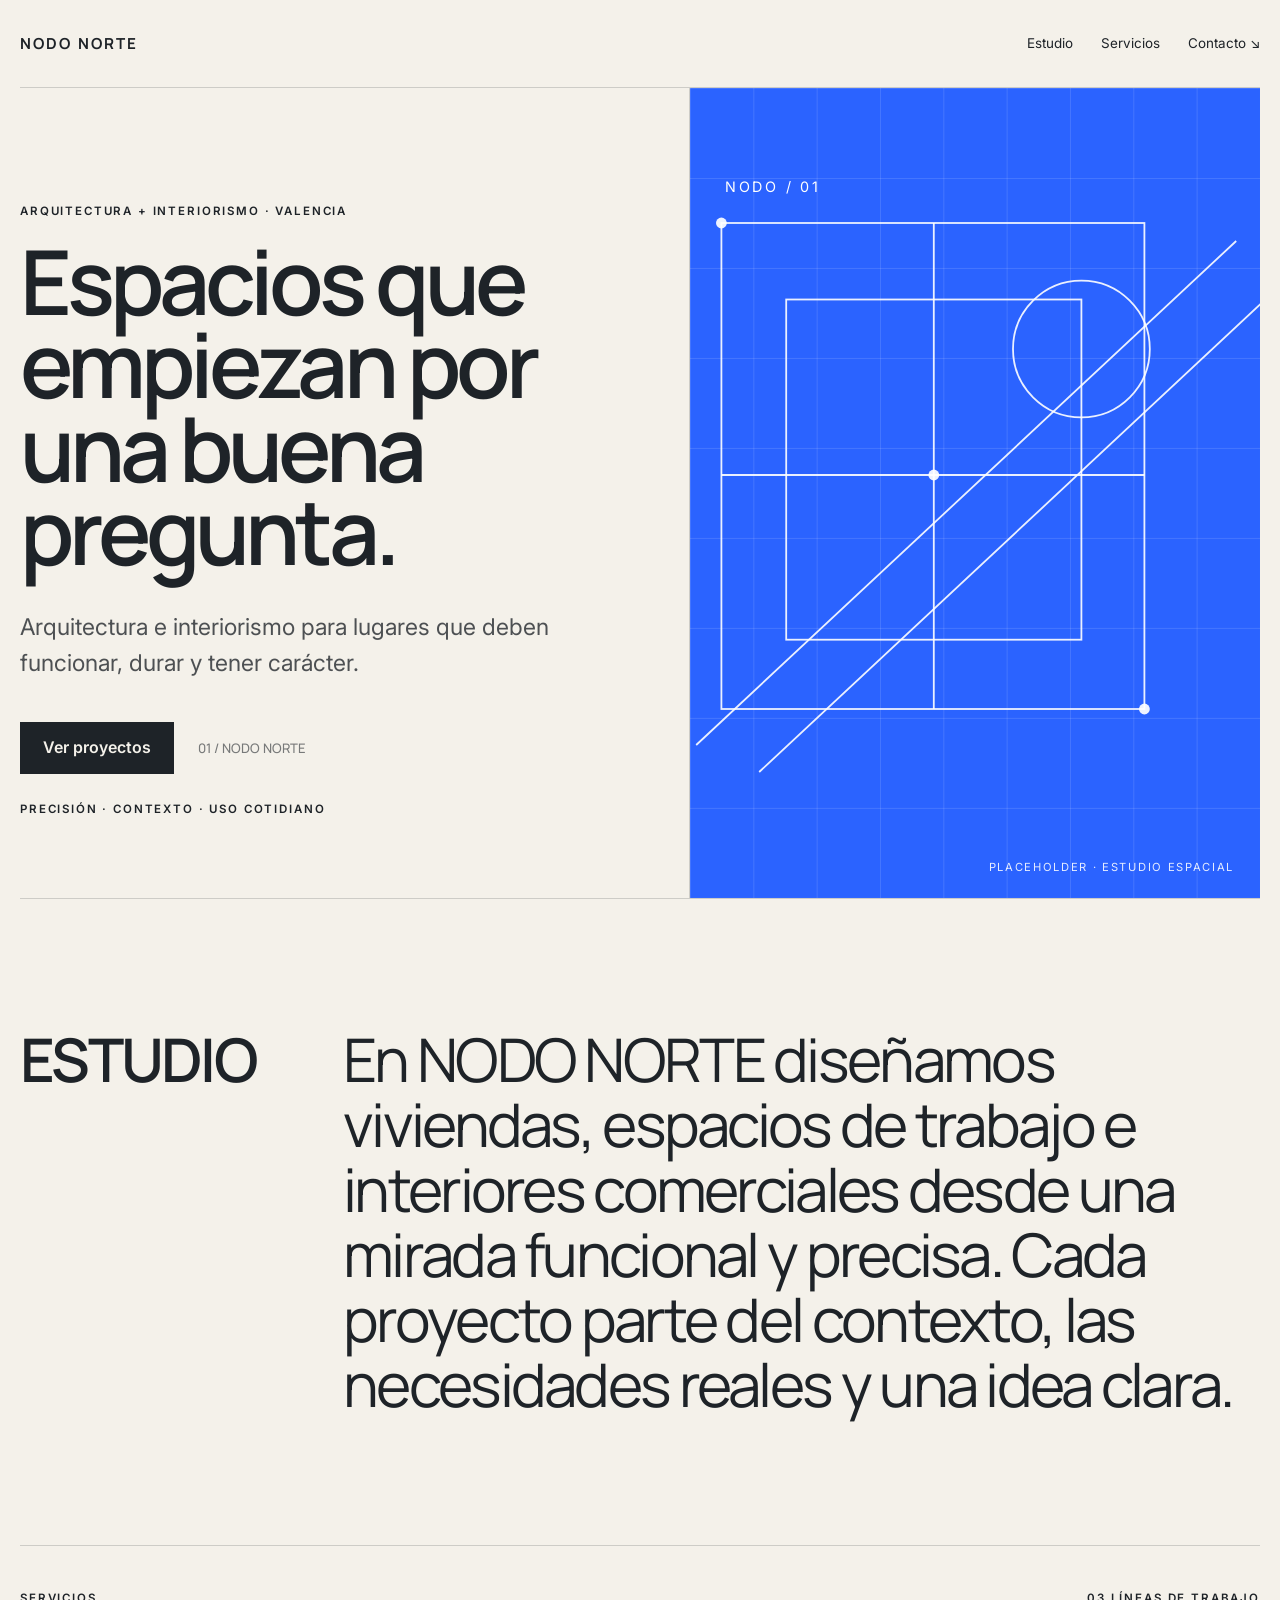
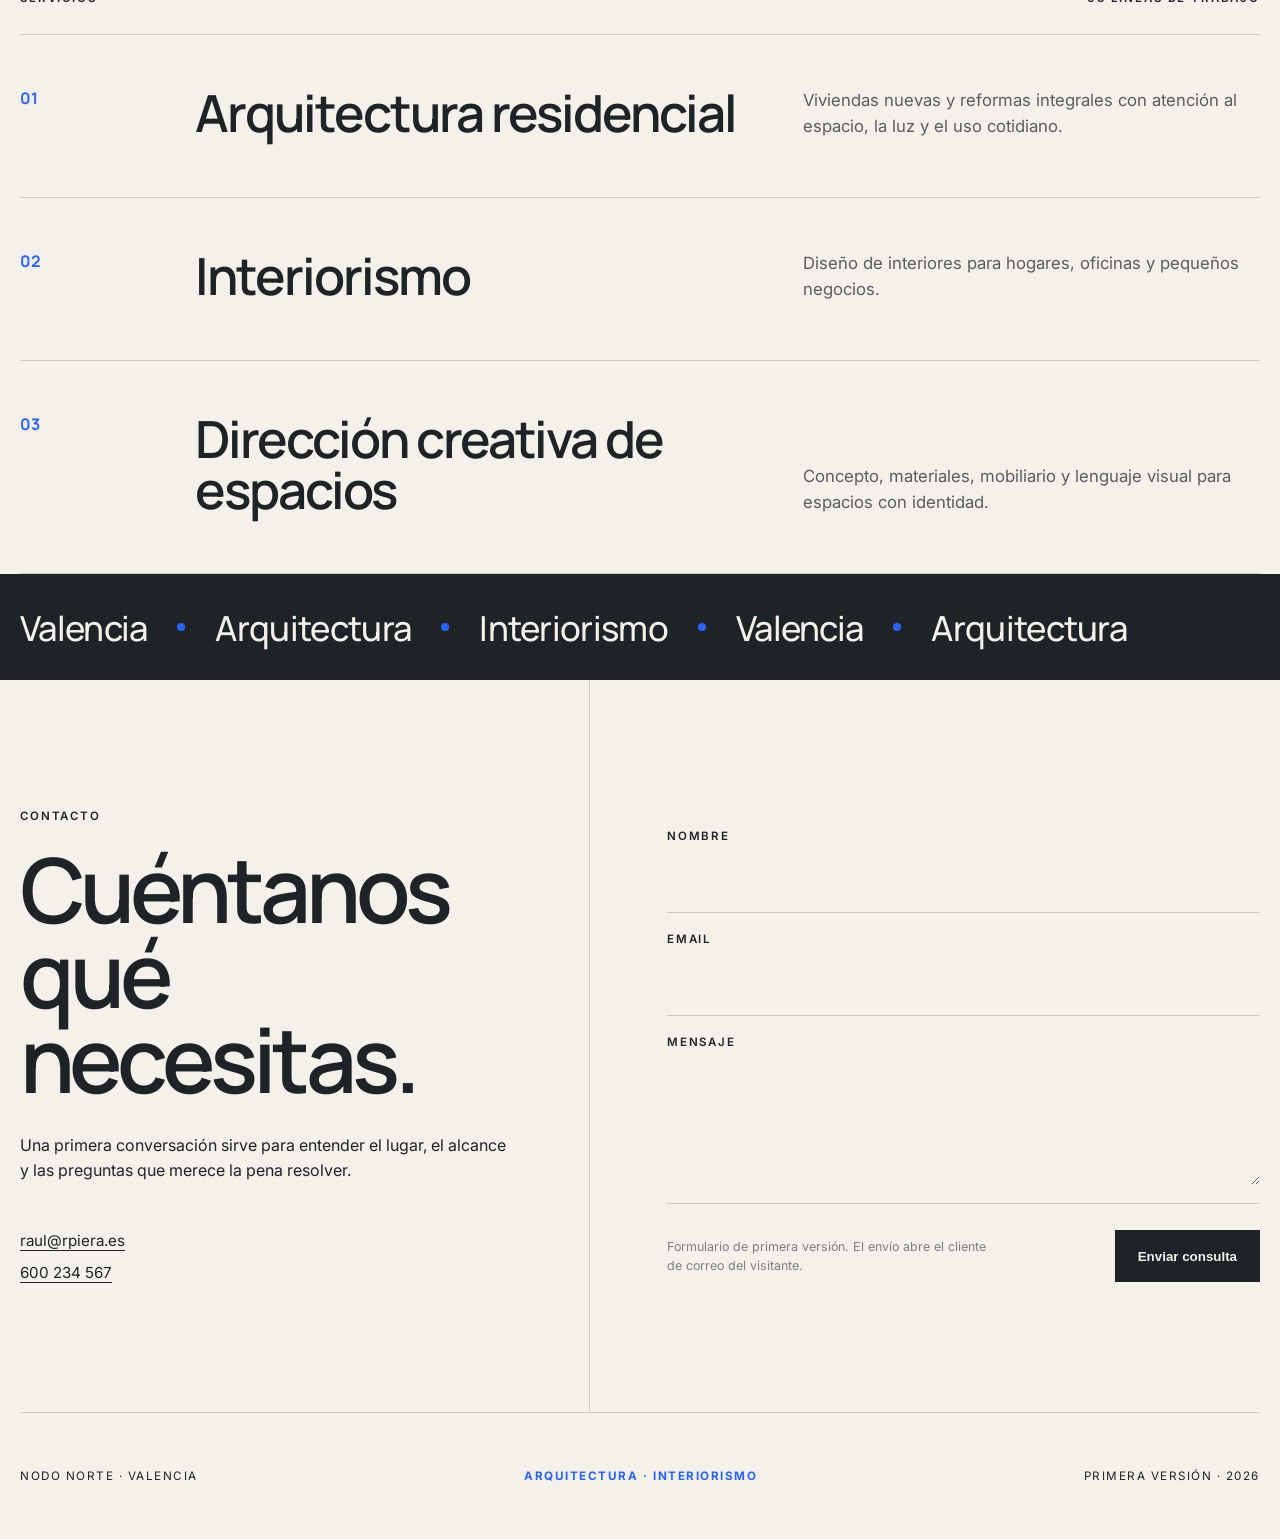
==== commit d27196b3: "feat: primera versión NODO NORTE" ====
--- a/index.html
+++ b/index.html
@@ -3,403 +3,28 @@
 <head>
   <meta charset="utf-8">
   <meta name="viewport" content="width=device-width, initial-scale=1">
-  <meta name="description" content="NODO NORTE · Arquitectura e interiorismo en Valencia. Viviendas, espacios de trabajo e interiores comerciales con una mirada funcional y precisa.">
+  <meta name="description" content="NODO NORTE · Arquitectura e interiorismo en Valencia. Viviendas, espacios de trabajo e interiores comerciales desde una mirada funcional y precisa.">
   <title>NODO NORTE · Arquitectura e interiorismo</title>
   <link rel="preconnect" href="https://fonts.googleapis.com">
   <link rel="preconnect" href="https://fonts.gstatic.com" crossorigin>
   <link href="https://fonts.googleapis.com/css2?family=Inter:wght@400;500;600&family=Manrope:wght@500;600;700&display=swap" rel="stylesheet">
   <style>
-    :root {
-      --paper: #F4F1EA;
-      --ink: #1E2328;
-      --blue: #2B63FF;
-      --stone: #A9ADB3;
-      --line: rgba(30,35,40,.17);
-      --white: #fff;
-      --max: 1320px;
-    }
-
-    * { box-sizing: border-box; }
-    html { scroll-behavior: smooth; }
-    body {
-      margin: 0;
-      background: var(--paper);
-      color: var(--ink);
-      font-family: Inter, Arial, sans-serif;
-      line-height: 1.55;
-      text-rendering: optimizeLegibility;
-    }
-
-    a { color: inherit; }
-    button, input, textarea { font: inherit; }
-
-    .shell {
-      width: min(calc(100% - 40px), var(--max));
-      margin: 0 auto;
-    }
-
-    .topbar {
-      min-height: 90px;
-      border-bottom: 1px solid var(--line);
-      display: flex;
-      align-items: center;
-      justify-content: space-between;
-      gap: 24px;
-    }
-
-    .brand {
-      font-family: Manrope, Arial, sans-serif;
-      font-weight: 700;
-      letter-spacing: .12em;
-      text-decoration: none;
-      font-size: .95rem;
-      white-space: nowrap;
-    }
-
-    .nav {
-      display: flex;
-      align-items: center;
-      gap: 28px;
-      font-size: .85rem;
-    }
-
-    .nav a {
-      text-decoration: none;
-      padding: 10px 0;
-      border-bottom: 1px solid transparent;
-    }
-
-    .nav a:hover { border-color: currentColor; }
-
-    .hero {
-      min-height: calc(100svh - 91px);
-      display: grid;
-      grid-template-columns: 1.12fr .88fr;
-      border-bottom: 1px solid var(--line);
-    }
-
-    .hero-copy {
-      padding: clamp(64px, 9vw, 128px) clamp(28px, 6vw, 90px) 72px 0;
-      display: flex;
-      flex-direction: column;
-      justify-content: space-between;
-      min-height: 720px;
-      border-right: 1px solid var(--line);
-    }
-
-    .eyebrow,
-    .section-kicker,
-    .meta {
-      text-transform: uppercase;
-      letter-spacing: .16em;
-      font-size: .72rem;
-      font-weight: 600;
-    }
-
-    h1, h2, h3, p { margin-top: 0; }
-
-    h1 {
-      max-width: 12ch;
-      margin-bottom: 42px;
-      font-family: Manrope, Arial, sans-serif;
-      font-weight: 600;
-      font-size: clamp(3.2rem, 7.2vw, 7.9rem);
-      line-height: .93;
-      letter-spacing: -.055em;
-    }
-
-    .hero-lead {
-      max-width: 700px;
-      font-size: clamp(1.05rem, 1.7vw, 1.45rem);
-      color: rgba(30,35,40,.78);
-    }
-
-    .hero-actions {
-      display: flex;
-      align-items: center;
-      gap: 26px;
-      flex-wrap: wrap;
-      margin-top: 42px;
-    }
-
-    .btn {
-      display: inline-flex;
-      align-items: center;
-      justify-content: center;
-      min-height: 52px;
-      padding: 0 22px;
-      background: var(--ink);
-      color: var(--paper);
-      text-decoration: none;
-      border: 1px solid var(--ink);
-      font-weight: 600;
-      transition: .2s ease;
-    }
-
-    .btn:hover {
-      background: var(--blue);
-      border-color: var(--blue);
-    }
-
-    .project-counter {
-      font-family: Manrope, Arial, sans-serif;
-      font-size: .82rem;
-      color: rgba(30,35,40,.62);
-    }
-
-    .hero-visual {
-      position: relative;
-      overflow: hidden;
-      min-height: 720px;
-      background: var(--blue);
-      isolation: isolate;
-    }
-
-    .hero-visual::before {
-      content: "";
-      position: absolute;
-      inset: 0;
-      background:
-        linear-gradient(to right, rgba(255,255,255,.12) 1px, transparent 1px),
-        linear-gradient(to bottom, rgba(255,255,255,.12) 1px, transparent 1px);
-      background-size: 11.111% 11.111%;
-      z-index: -1;
-    }
-
-    .hero-diagram {
-      width: 100%;
-      height: 100%;
-      min-height: 720px;
-      display: block;
-    }
-
-    .hero-caption {
-      position: absolute;
-      right: 28px;
-      bottom: 24px;
-      color: rgba(255,255,255,.9);
-      font-size: .72rem;
-      text-transform: uppercase;
-      letter-spacing: .15em;
-    }
-
-    .intro {
-      display: grid;
-      grid-template-columns: .35fr 1fr;
-      gap: 50px;
-      padding: clamp(84px, 10vw, 150px) 0;
-      border-bottom: 1px solid var(--line);
-    }
-
-    .intro p {
-      max-width: 1000px;
-      margin-bottom: 0;
-      font-family: Manrope, Arial, sans-serif;
-      font-size: clamp(2rem, 4.8vw, 4.7rem);
-      line-height: 1.08;
-      letter-spacing: -.045em;
-    }
-
-    .services {
-      padding: 26px 0 0;
-      border-bottom: 1px solid var(--line);
-    }
-
-    .services-head {
-      display: flex;
-      align-items: baseline;
-      justify-content: space-between;
-      padding: 18px 0 26px;
-      gap: 20px;
-    }
-
-    .service {
-      display: grid;
-      grid-template-columns: .12fr .88fr;
-      gap: 30px;
-      padding: 54px 0 60px;
-      border-top: 1px solid var(--line);
-    }
-
-    .service-index {
-      font-family: Manrope, Arial, sans-serif;
-      color: var(--blue);
-      font-weight: 700;
-      font-size: 1rem;
-    }
-
-    .service-body {
-      display: grid;
-      grid-template-columns: 1fr .8fr;
-      gap: 50px;
-    }
-
-    .service h3 {
-      margin-bottom: 0;
-      font-family: Manrope, Arial, sans-serif;
-      font-weight: 600;
-      font-size: clamp(2rem, 4vw, 4rem);
-      line-height: 1;
-      letter-spacing: -.04em;
-    }
-
-    .service p {
-      max-width: 560px;
-      margin-bottom: 0;
-      align-self: end;
-      color: rgba(30,35,40,.72);
-      font-size: 1.05rem;
-    }
-
-    .stripe {
-      background: var(--ink);
-      color: var(--paper);
-      overflow: hidden;
-      border-bottom: 1px solid var(--ink);
-    }
-
-    .stripe-track {
-      min-height: 106px;
-      display: flex;
-      align-items: center;
-      gap: 34px;
-      white-space: nowrap;
-      font-family: Manrope, Arial, sans-serif;
-      font-size: clamp(1.3rem, 2.7vw, 2.7rem);
-      letter-spacing: -.02em;
-    }
-
-    .dot {
-      width: 8px;
-      height: 8px;
-      border-radius: 50%;
-      background: var(--blue);
-      flex: none;
-    }
-
-    .contact {
-      display: grid;
-      grid-template-columns: .92fr 1.08fr;
-      border-bottom: 1px solid var(--line);
-    }
-
-    .contact-copy {
-      padding: clamp(80px, 10vw, 140px) clamp(30px, 6vw, 86px) clamp(80px, 10vw, 140px) 0;
-      border-right: 1px solid var(--line);
-    }
-
-    .contact-copy h2 {
-      max-width: 7ch;
-      margin: 20px 0 34px;
-      font-family: Manrope, Arial, sans-serif;
-      font-size: clamp(3rem, 7vw, 7rem);
-      line-height: .95;
-      letter-spacing: -.055em;
-      font-weight: 600;
-    }
-
-    .contact-details {
-      display: grid;
-      gap: 8px;
-      margin-top: 50px;
-      font-size: .95rem;
-    }
-
-    .contact-details a { text-underline-offset: 4px; }
-
-    .contact-form-wrap {
-      padding: clamp(80px, 10vw, 140px) 0 clamp(80px, 10vw, 140px) clamp(30px, 6vw, 86px);
-      display: flex;
-      align-items: center;
-    }
-
-    form { width: 100%; }
-
-    .field {
-      display: grid;
-      gap: 9px;
-      padding: 18px 0;
-      border-bottom: 1px solid var(--line);
-    }
-
-    label {
-      font-size: .72rem;
-      text-transform: uppercase;
-      letter-spacing: .15em;
-      font-weight: 600;
-    }
-
-    input, textarea {
-      width: 100%;
-      border: 0;
-      background: transparent;
-      color: var(--ink);
-      padding: 7px 0;
-      outline: none;
-      font-size: 1.08rem;
-    }
-
-    textarea { min-height: 126px; resize: vertical; }
-
-    input:focus, textarea:focus { box-shadow: inset 0 -2px 0 var(--blue); }
-
-    .form-foot {
-      display: flex;
-      justify-content: space-between;
-      gap: 20px;
-      align-items: center;
-      margin-top: 26px;
-    }
-
-    .form-note {
-      color: rgba(30,35,40,.55);
-      font-size: .78rem;
-      max-width: 320px;
-    }
-
-    .footer {
-      min-height: 130px;
-      display: flex;
-      align-items: center;
-      justify-content: space-between;
-      gap: 24px;
-      font-size: .75rem;
-      text-transform: uppercase;
-      letter-spacing: .12em;
-    }
-
-    .footer .blue { color: var(--blue); font-weight: 700; }
-
-    @media (max-width: 900px) {
-      .shell { width: min(calc(100% - 28px), var(--max)); }
-      .nav a:not(:last-child) { display: none; }
-      .hero { grid-template-columns: 1fr; }
-      .hero-copy {
-        min-height: auto;
-        padding: 70px 0 56px;
-        border-right: 0;
-      }
-      .hero-visual, .hero-diagram { min-height: 500px; }
-      .intro { grid-template-columns: 1fr; gap: 26px; }
-      .service { grid-template-columns: 1fr; gap: 14px; }
-      .service-body { grid-template-columns: 1fr; gap: 24px; }
-      .contact { grid-template-columns: 1fr; }
-      .contact-copy { padding-right: 0; border-right: 0; border-bottom: 1px solid var(--line); }
-      .contact-form-wrap { padding-left: 0; }
-    }
-
-    @media (max-width: 560px) {
-      .topbar { min-height: 76px; }
-      h1 { font-size: clamp(3rem, 16vw, 5rem); }
-      .hero-copy { padding-top: 58px; }
-      .hero-visual, .hero-diagram { min-height: 420px; }
-      .intro { padding: 76px 0; }
-      .service { padding: 42px 0; }
-      .stripe-track { min-height: 88px; }
-      .contact-copy, .contact-form-wrap { padding-top: 76px; padding-bottom: 76px; }
-      .form-foot { align-items: flex-start; flex-direction: column; }
-      .footer { align-items: flex-start; flex-direction: column; justify-content: center; }
-    }
+    :root{--paper:#F4F1EA;--ink:#1E2328;--blue:#2B63FF;--stone:#A9ADB3;--line:rgba(30,35,40,.18);--max:1320px}
+    *{box-sizing:border-box}html{scroll-behavior:smooth}body{margin:0;background:var(--paper);color:var(--ink);font-family:Inter,Arial,sans-serif;line-height:1.55;text-rendering:optimizeLegibility}a{color:inherit}.shell{width:min(calc(100% - 40px),var(--max));margin:auto}
+    .topbar{min-height:88px;display:flex;align-items:center;justify-content:space-between;gap:24px;border-bottom:1px solid var(--line)}
+    .brand{font-family:Manrope,sans-serif;font-size:.95rem;font-weight:700;letter-spacing:.14em;text-decoration:none}.nav{display:flex;gap:28px;font-size:.84rem}.nav a{text-decoration:none;padding:8px 0;border-bottom:1px solid transparent}.nav a:hover{border-color:currentColor}
+    .hero{display:grid;grid-template-columns:1.08fr .92fr;min-height:calc(100svh - 89px);border-bottom:1px solid var(--line)}
+    .hero-copy{padding:clamp(64px,9vw,128px) clamp(28px,6vw,88px) 68px 0;border-right:1px solid var(--line);display:flex;flex-direction:column;justify-content:space-between;min-height:700px}.eyebrow,.kicker,.meta{text-transform:uppercase;letter-spacing:.16em;font-size:.72rem;font-weight:600}
+    h1,h2,h3,p{margin-top:0}h1{max-width:11.5ch;margin:18px 0 38px;font-family:Manrope,sans-serif;font-size:clamp(3.2rem,7vw,7.8rem);font-weight:600;line-height:.93;letter-spacing:-.055em}.hero-lead{max-width:700px;font-size:clamp(1.05rem,1.8vw,1.45rem);color:rgba(30,35,40,.78)}
+    .hero-actions{display:flex;align-items:center;gap:24px;flex-wrap:wrap;margin-top:40px}.btn{display:inline-flex;min-height:52px;padding:0 22px;align-items:center;justify-content:center;background:var(--ink);color:var(--paper);border:1px solid var(--ink);text-decoration:none;font-weight:600}.btn:hover{background:var(--blue);border-color:var(--blue)}.project-index{font:500 .82rem Manrope,sans-serif;color:rgba(30,35,40,.58)}
+    .hero-visual{position:relative;overflow:hidden;min-height:700px;background:var(--blue);isolation:isolate}.hero-visual:before{content:"";position:absolute;inset:0;background:linear-gradient(to right,rgba(255,255,255,.12) 1px,transparent 1px),linear-gradient(to bottom,rgba(255,255,255,.12) 1px,transparent 1px);background-size:11.111% 11.111%;z-index:-1}.hero-visual svg{width:100%;height:100%;min-height:700px;display:block}.caption{position:absolute;right:26px;bottom:22px;color:rgba(255,255,255,.88);font-size:.7rem;letter-spacing:.15em;text-transform:uppercase}
+    .intro{display:grid;grid-template-columns:.3fr 1fr;gap:48px;padding:clamp(82px,10vw,150px) 0;border-bottom:1px solid var(--line)}.intro p{max-width:1040px;margin:0;font-family:Manrope,sans-serif;font-size:clamp(2rem,4.7vw,4.7rem);line-height:1.08;letter-spacing:-.045em}
+    .services{padding-top:26px;border-bottom:1px solid var(--line)}.services-head{display:flex;justify-content:space-between;gap:20px;padding:18px 0 26px}.service{display:grid;grid-template-columns:.12fr .88fr;gap:30px;padding:52px 0 58px;border-top:1px solid var(--line)}.service-index{color:var(--blue);font:700 1rem Manrope,sans-serif}.service-body{display:grid;grid-template-columns:1fr .82fr;gap:50px}.service h3{margin:0;font-family:Manrope,sans-serif;font-size:clamp(2rem,4vw,4rem);font-weight:600;line-height:1;letter-spacing:-.04em}.service p{margin:0;align-self:end;max-width:560px;color:rgba(30,35,40,.72);font-size:1.05rem}
+    .stripe{background:var(--ink);color:var(--paper)}.stripe-track{min-height:106px;display:flex;align-items:center;gap:30px;white-space:nowrap;overflow:hidden;font:500 clamp(1.25rem,2.7vw,2.6rem) Manrope,sans-serif;letter-spacing:-.02em}.dot{width:8px;height:8px;border-radius:50%;background:var(--blue);flex:none}
+    .contact{display:grid;grid-template-columns:.92fr 1.08fr;border-bottom:1px solid var(--line)}.contact-copy{padding:clamp(78px,10vw,140px) clamp(30px,6vw,84px) clamp(78px,10vw,140px) 0;border-right:1px solid var(--line)}.contact-copy h2{max-width:7ch;margin:20px 0 32px;font-family:Manrope,sans-serif;font-size:clamp(3rem,7vw,7rem);font-weight:600;line-height:.95;letter-spacing:-.055em}.contact-details{display:grid;gap:8px;margin-top:46px;font-size:.95rem}.contact-details a{text-underline-offset:4px}
+    .form-wrap{padding:clamp(78px,10vw,140px) 0 clamp(78px,10vw,140px) clamp(30px,6vw,84px);display:flex;align-items:center}form{width:100%}.field{display:grid;gap:8px;padding:18px 0;border-bottom:1px solid var(--line)}label{font-size:.72rem;text-transform:uppercase;letter-spacing:.15em;font-weight:600}input,textarea{width:100%;border:0;background:transparent;color:var(--ink);padding:7px 0;outline:none;font:inherit;font-size:1.05rem}textarea{min-height:126px;resize:vertical}input:focus,textarea:focus{box-shadow:inset 0 -2px 0 var(--blue)}.form-foot{display:flex;justify-content:space-between;align-items:center;gap:20px;margin-top:26px}.form-note{max-width:330px;color:rgba(30,35,40,.55);font-size:.78rem}.footer{min-height:126px;display:flex;align-items:center;justify-content:space-between;gap:24px;font-size:.73rem;letter-spacing:.13em;text-transform:uppercase}.footer strong{color:var(--blue)}
+    @media(max-width:900px){.shell{width:min(calc(100% - 28px),var(--max))}.nav a:not(:last-child){display:none}.hero{grid-template-columns:1fr}.hero-copy{min-height:auto;padding:68px 0 56px;border-right:0}.hero-visual,.hero-visual svg{min-height:500px}.intro{grid-template-columns:1fr;gap:24px}.service{grid-template-columns:1fr;gap:14px}.service-body{grid-template-columns:1fr;gap:24px}.contact{grid-template-columns:1fr}.contact-copy{padding-right:0;border-right:0;border-bottom:1px solid var(--line)}.form-wrap{padding-left:0}}
+    @media(max-width:560px){.topbar{min-height:74px}h1{font-size:clamp(3rem,16vw,5rem)}.hero-copy{padding-top:56px}.hero-visual,.hero-visual svg{min-height:420px}.intro{padding:72px 0}.service{padding:42px 0}.stripe-track{min-height:88px}.contact-copy,.form-wrap{padding-top:74px;padding-bottom:74px}.form-foot,.footer{align-items:flex-start;flex-direction:column;justify-content:center}}
   </style>
 </head>
 <body>
@@ -407,11 +32,7 @@
     <!-- WEB-DEMO:LOGO:START -->
     <a class="brand" href="#inicio" aria-label="NODO NORTE, inicio">NODO NORTE</a>
     <!-- WEB-DEMO:LOGO:END -->
-    <nav class="nav" aria-label="Navegación principal">
-      <a href="#estudio">Estudio</a>
-      <a href="#servicios">Servicios</a>
-      <a href="#contacto">Contacto ↘</a>
-    </nav>
+    <nav class="nav" aria-label="Navegación principal"><a href="#estudio">Estudio</a><a href="#servicios">Servicios</a><a href="#contacto">Contacto ↘</a></nav>
   </header>
 
   <main id="inicio">
@@ -421,145 +42,48 @@
           <p class="eyebrow">Arquitectura + Interiorismo · Valencia</p>
           <h1 id="hero-title">Espacios que empiezan por una buena pregunta.</h1>
           <p class="hero-lead">Arquitectura e interiorismo para lugares que deben funcionar, durar y tener carácter.</p>
-          <div class="hero-actions">
-            <a class="btn" href="#servicios">Ver proyectos</a>
-            <span class="project-counter">01 / NODO NORTE</span>
-          </div>
+          <div class="hero-actions"><a class="btn" href="#servicios">Ver proyectos</a><span class="project-index">01 / NODO NORTE</span></div>
         </div>
         <p class="meta">Precisión · Contexto · Uso cotidiano</p>
       </div>
 
       <!-- WEB-DEMO:HERO-IMAGE:START -->
       <div class="hero-visual" aria-label="Recurso visual provisional de arquitectura">
-        <svg class="hero-diagram" viewBox="0 0 800 900" role="img" aria-labelledby="diagram-title diagram-desc" preserveAspectRatio="xMidYMid slice">
-          <title id="diagram-title">Composición arquitectónica provisional</title>
-          <desc id="diagram-desc">Dibujo técnico abstracto en blanco sobre azul, usado como placeholder hasta disponer de fotografías definitivas.</desc>
-          <g fill="none" stroke="rgba(255,255,255,.88)" stroke-width="2">
-            <rect x="118" y="155" width="470" height="540"/>
-            <rect x="190" y="235" width="328" height="378"/>
-            <line x1="118" y1="430" x2="588" y2="430"/>
-            <line x1="354" y1="155" x2="354" y2="695"/>
-            <line x1="190" y1="330" x2="518" y2="330"/>
-            <line x1="190" y1="526" x2="518" y2="526"/>
-            <circle cx="635" cy="225" r="62"/>
-            <line x1="635" y1="125" x2="635" y2="325"/>
-            <line x1="535" y1="225" x2="735" y2="225"/>
-            <path d="M90 748H705"/>
-            <path d="M90 777H540" stroke-dasharray="11 13"/>
-          </g>
-          <g fill="rgba(255,255,255,.9)" font-family="Inter, Arial, sans-serif" font-size="16" letter-spacing="2">
-            <text x="118" y="130">NN / ESTUDIO — 01</text>
-            <text x="118" y="730">PLANTA / 1:100 / PROVISIONAL</text>
-            <text x="610" y="370">N</text>
-          </g>
-          <g fill="rgba(255,255,255,.22)">
-            <rect x="190" y="235" width="164" height="95"/>
-            <rect x="354" y="526" width="164" height="87"/>
-          </g>
+        <svg viewBox="0 0 800 900" role="img" aria-labelledby="diagram-title diagram-desc" preserveAspectRatio="xMidYMid slice">
+          <title id="diagram-title">Composición arquitectónica provisional</title><desc id="diagram-desc">Dibujo técnico abstracto usado como placeholder hasta disponer de fotografías definitivas.</desc>
+          <g fill="none" stroke="rgba(255,255,255,.9)" stroke-width="2"><rect x="118" y="150" width="470" height="540"/><rect x="190" y="235" width="328" height="378"/><line x1="118" y1="430" x2="588" y2="430"/><line x1="354" y1="150" x2="354" y2="690"/><circle cx="518" cy="290" r="76"/><path d="M90 730L690 170M160 760L760 200"/></g>
+          <g fill="rgba(255,255,255,.92)"><circle cx="118" cy="150" r="6"/><circle cx="588" cy="690" r="6"/><circle cx="354" cy="430" r="6"/></g>
+          <text x="122" y="116" fill="white" font-family="Inter,Arial,sans-serif" font-size="16" letter-spacing="3">NODO / 01</text>
         </svg>
-        <span class="hero-caption">Imagen provisional · primera versión</span>
+        <span class="caption">Placeholder · estudio espacial</span>
       </div>
       <!-- WEB-DEMO:HERO-IMAGE:END -->
     </section>
 
-    <section id="estudio" class="shell intro" aria-labelledby="intro-title">
-      <div>
-        <p class="section-kicker" id="intro-title">El estudio</p>
-      </div>
-      <p>En NODO NORTE diseñamos viviendas, espacios de trabajo e interiores comerciales desde una mirada funcional y precisa. Cada proyecto parte del contexto, las necesidades reales y una idea clara.</p>
+    <section class="shell intro" id="estudio"><p class="kicker">Estudio</p><p>En NODO NORTE diseñamos viviendas, espacios de trabajo e interiores comerciales desde una mirada funcional y precisa. Cada proyecto parte del contexto, las necesidades reales y una idea clara.</p></section>
+
+    <section class="shell services" id="servicios">
+      <div class="services-head"><span class="kicker">Servicios</span><span class="meta">03 líneas de trabajo</span></div>
+      <article class="service"><span class="service-index">01</span><div class="service-body"><h3>Arquitectura residencial</h3><p>Viviendas nuevas y reformas integrales con atención al espacio, la luz y el uso cotidiano.</p></div></article>
+      <article class="service"><span class="service-index">02</span><div class="service-body"><h3>Interiorismo</h3><p>Diseño de interiores para hogares, oficinas y pequeños negocios.</p></div></article>
+      <article class="service"><span class="service-index">03</span><div class="service-body"><h3>Dirección creativa de espacios</h3><p>Concepto, materiales, mobiliario y lenguaje visual para espacios con identidad.</p></div></article>
     </section>
 
-    <section id="servicios" class="shell services" aria-labelledby="services-title">
-      <div class="services-head">
-        <p class="section-kicker" id="services-title">Servicios</p>
-        <p class="meta">03 líneas de trabajo</p>
-      </div>
+    <section class="stripe" aria-label="Especialidades"><div class="shell stripe-track"><span>Valencia</span><span class="dot"></span><span>Arquitectura</span><span class="dot"></span><span>Interiorismo</span><span class="dot"></span><span>Valencia</span><span class="dot"></span><span>Arquitectura</span></div></section>
 
-      <article class="service">
-        <div class="service-index">01</div>
-        <div class="service-body">
-          <h3>Arquitectura residencial</h3>
-          <p>Viviendas nuevas y reformas integrales con atención al espacio, la luz y el uso cotidiano.</p>
-        </div>
-      </article>
-
-      <article class="service">
-        <div class="service-index">02</div>
-        <div class="service-body">
-          <h3>Interiorismo</h3>
-          <p>Diseño de interiores para hogares, oficinas y pequeños negocios.</p>
-        </div>
-      </article>
-
-      <article class="service">
-        <div class="service-index">03</div>
-        <div class="service-body">
-          <h3>Dirección creativa de espacios</h3>
-          <p>Concepto, materiales, mobiliario y lenguaje visual para espacios con identidad.</p>
-        </div>
-      </article>
-    </section>
-
-    <section class="stripe" aria-label="Valencia, Arquitectura, Interiorismo">
-      <div class="shell stripe-track">
-        <span>Valencia</span><span class="dot"></span><span>Arquitectura</span><span class="dot"></span><span>Interiorismo</span><span class="dot"></span><span>Valencia</span>
-      </div>
-    </section>
-
-    <section id="contacto" class="shell contact" aria-labelledby="contact-title">
-      <div class="contact-copy">
-        <p class="section-kicker">Contacto</p>
-        <h2 id="contact-title">Hablemos del espacio.</h2>
-        <p>Cuéntanos qué necesitas, qué debería mejorar y qué quieres que ocurra ahí dentro.</p>
-        <div class="contact-details">
-          <a href="mailto:raul@rpiera.es">raul@rpiera.es</a>
-          <!-- WEB-DEMO:PHONE:START -->
-          <a href="tel:+34600234567">600 234 567</a>
-          <!-- WEB-DEMO:PHONE:END -->
-          <span>Valencia · España</span>
-        </div>
-      </div>
-
-      <div class="contact-form-wrap">
-        <form id="contact-form">
-          <div class="field">
-            <label for="name">Nombre</label>
-            <input id="name" name="name" type="text" autocomplete="name" required>
-          </div>
-          <div class="field">
-            <label for="email">Email</label>
-            <input id="email" name="email" type="email" autocomplete="email" required>
-          </div>
-          <div class="field">
-            <label for="message">Mensaje</label>
-            <textarea id="message" name="message" required></textarea>
-          </div>
-          <div class="form-foot">
-            <p class="form-note">Esta primera versión utiliza el correo como canal de envío; no requiere backend.</p>
-            <button class="btn" type="submit">Enviar consulta ↗</button>
-          </div>
+    <section class="shell contact" id="contacto">
+      <div class="contact-copy"><p class="kicker">Contacto</p><h2>Cuéntanos qué necesitas.</h2><p>Una primera conversación sirve para entender el lugar, el alcance y las preguntas que merece la pena resolver.</p><div class="contact-details"><a href="mailto:raul@rpiera.es">raul@rpiera.es</a><!-- WEB-DEMO:PHONE:START --><a href="tel:+34600234567">600 234 567</a><!-- WEB-DEMO:PHONE:END --></div></div>
+      <div class="form-wrap">
+        <form action="mailto:raul@rpiera.es" method="post" enctype="text/plain">
+          <div class="field"><label for="nombre">Nombre</label><input id="nombre" name="nombre" autocomplete="name" required></div>
+          <div class="field"><label for="email">Email</label><input id="email" name="email" type="email" autocomplete="email" required></div>
+          <div class="field"><label for="mensaje">Mensaje</label><textarea id="mensaje" name="mensaje" required></textarea></div>
+          <div class="form-foot"><span class="form-note">Formulario de primera versión. El envío abre el cliente de correo del visitante.</span><button class="btn" type="submit">Enviar consulta</button></div>
         </form>
       </div>
     </section>
   </main>
 
-  <footer class="shell footer">
-    <span>© 2026 NODO NORTE</span>
-    <span class="blue">Valencia · Arquitectura · Interiorismo</span>
-  </footer>
-
-  <script>
-    document.getElementById('contact-form').addEventListener('submit', function (event) {
-      event.preventDefault();
-      const data = new FormData(this);
-      const subject = encodeURIComponent('Consulta desde NODO NORTE');
-      const body = encodeURIComponent(
-        'Nombre: ' + data.get('name') + '\n' +
-        'Email: ' + data.get('email') + '\n\n' +
-        data.get('message')
-      );
-      window.location.href = 'mailto:raul@rpiera.es?subject=' + subject + '&body=' + body;
-    });
-  </script>
+  <footer class="shell footer"><span>NODO NORTE · Valencia</span><span><strong>Arquitectura · Interiorismo</strong></span><span>Primera versión · 2026</span></footer>
 </body>
-</html>
+</html>
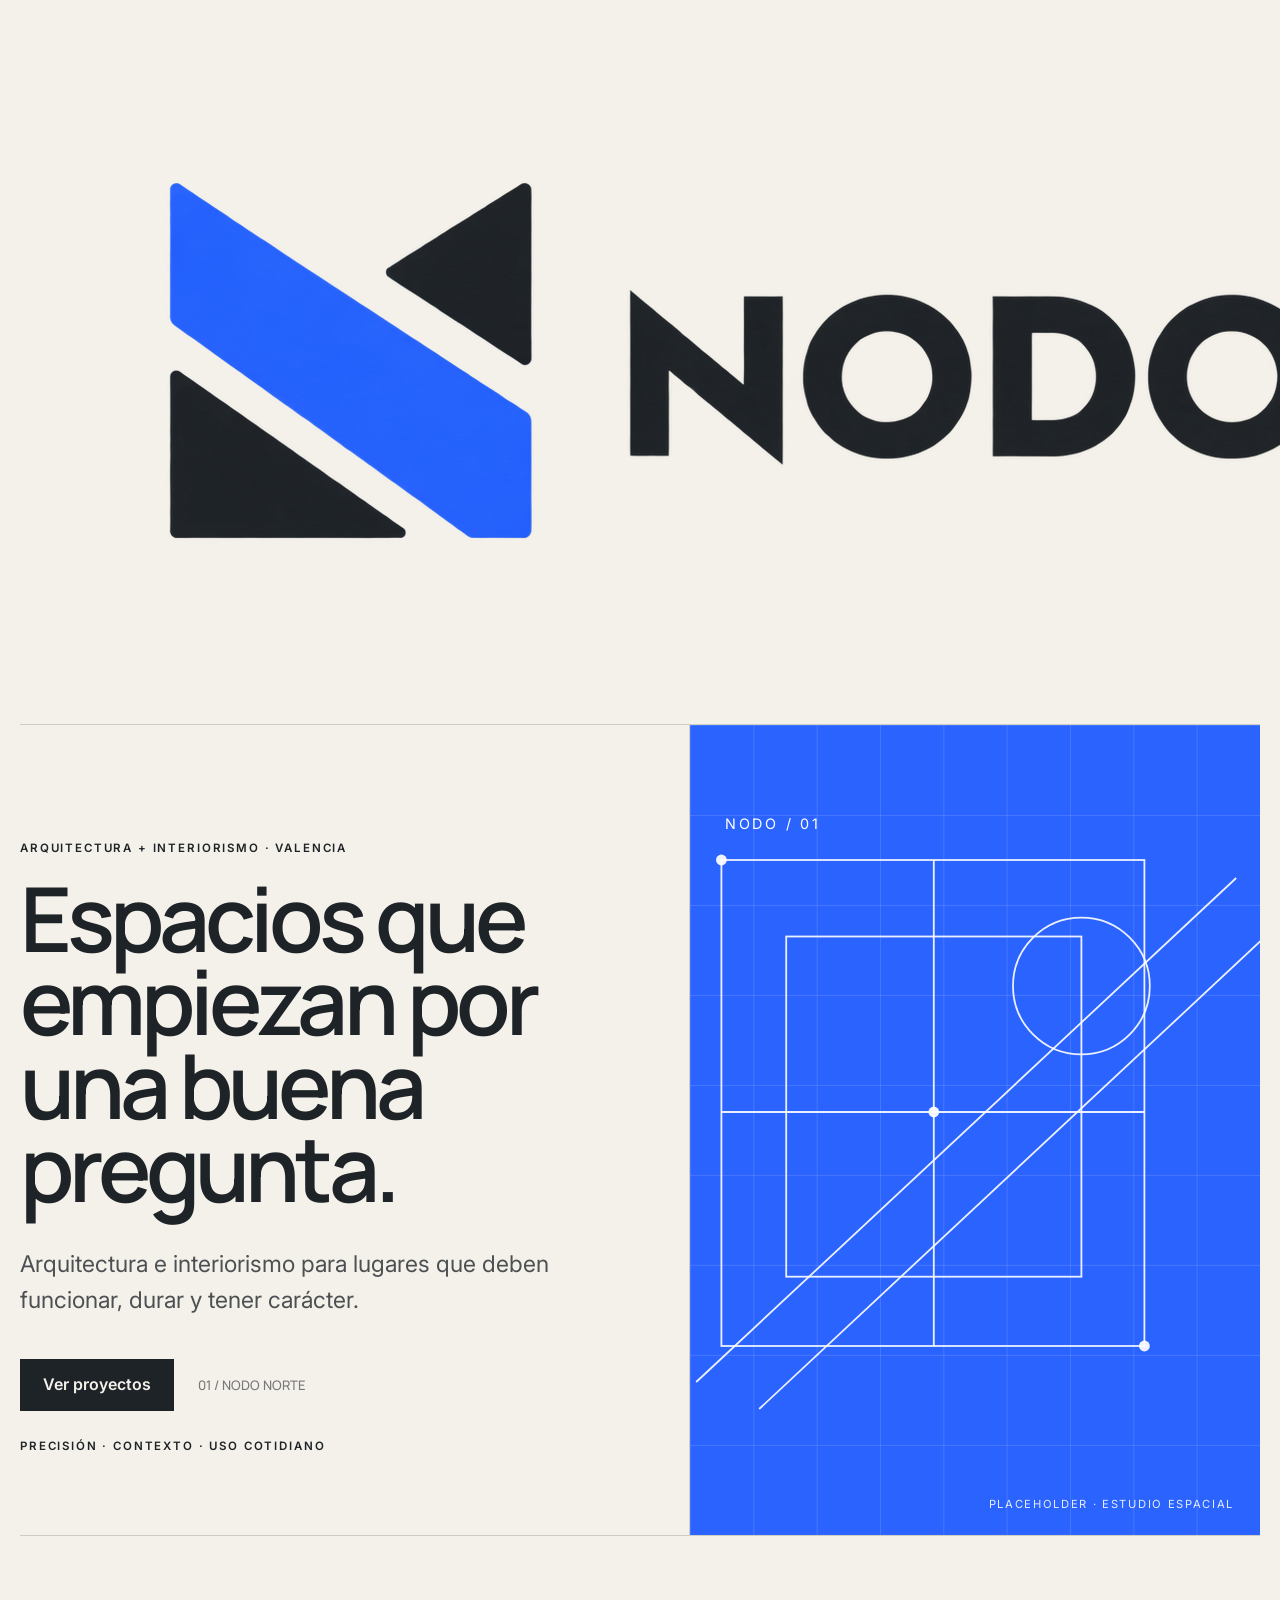
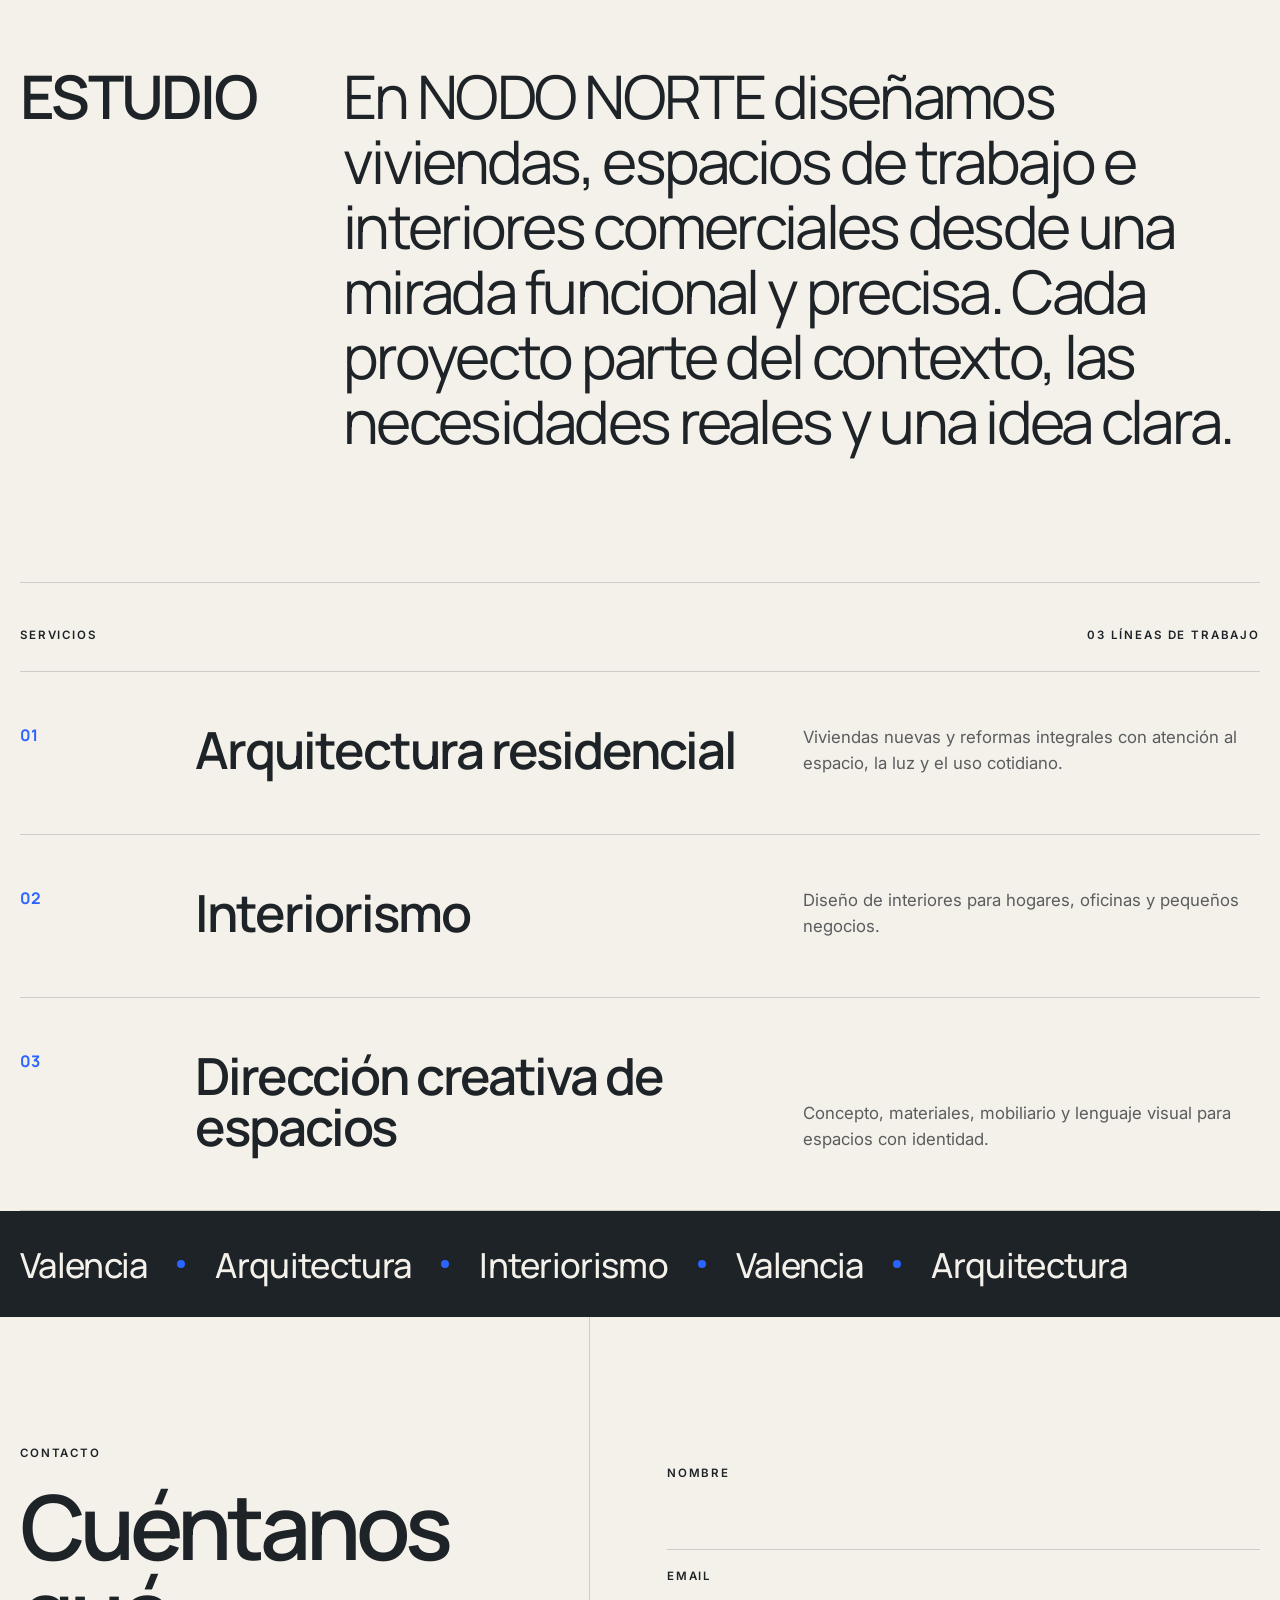
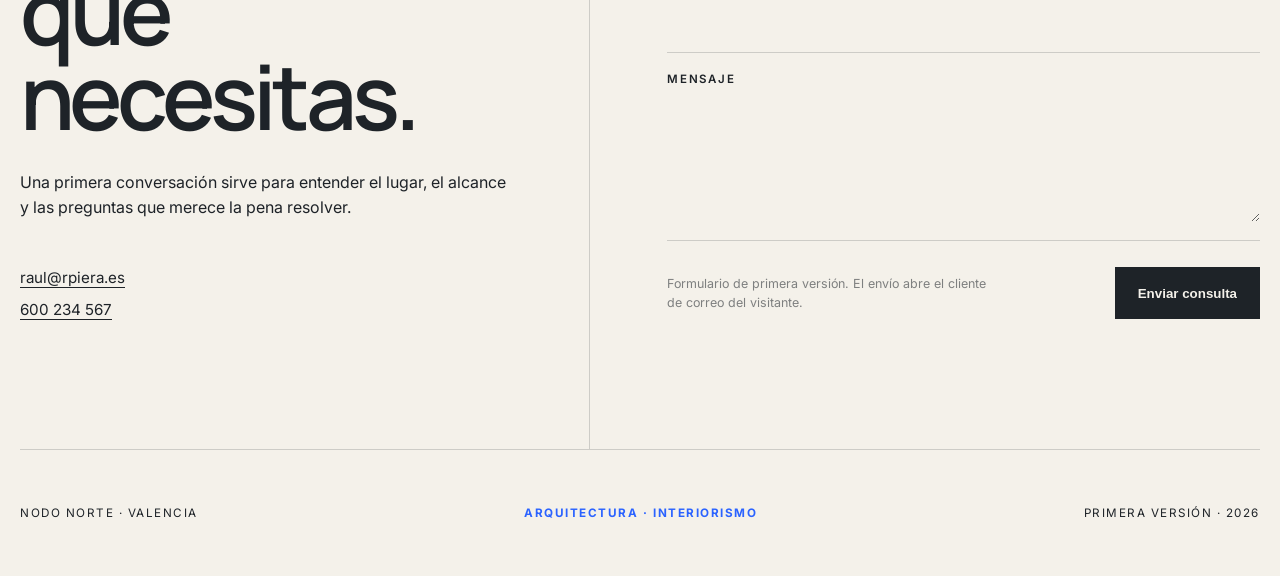
==== commit e94df583: "WEB-DEMO: replace LOGO block in index.html" ====
--- a/index.html
+++ b/index.html
@@ -29,9 +29,7 @@
 </head>
 <body>
   <header class="shell topbar">
-    <!-- WEB-DEMO:LOGO:START -->
-    <a class="brand" href="#inicio" aria-label="NODO NORTE, inicio">NODO NORTE</a>
-    <!-- WEB-DEMO:LOGO:END -->
+    <!-- WEB-DEMO:LOGO:START --><img src="assets/nodo-norte-logo-test.png" alt="NODO NORTE"><!-- WEB-DEMO:LOGO:END -->
     <nav class="nav" aria-label="Navegación principal"><a href="#estudio">Estudio</a><a href="#servicios">Servicios</a><a href="#contacto">Contacto ↘</a></nav>
   </header>
 
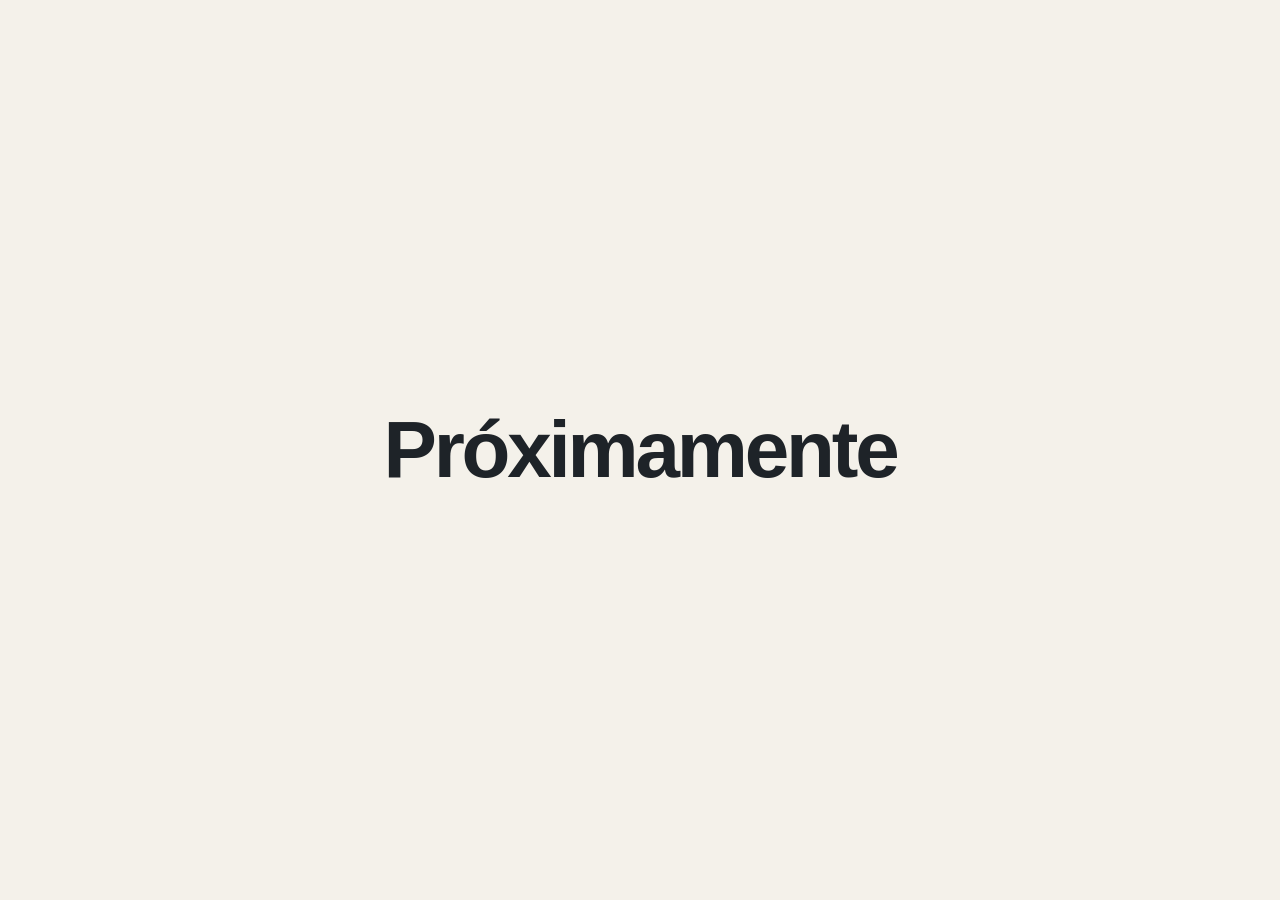
==== commit 7c5e98a4: "Replace demo with coming soon page" ====
--- a/index.html
+++ b/index.html
@@ -3,85 +3,26 @@
 <head>
   <meta charset="utf-8">
   <meta name="viewport" content="width=device-width, initial-scale=1">
-  <meta name="description" content="NODO NORTE · Arquitectura e interiorismo en Valencia. Viviendas, espacios de trabajo e interiores comerciales desde una mirada funcional y precisa.">
-  <title>NODO NORTE · Arquitectura e interiorismo</title>
-  <link rel="preconnect" href="https://fonts.googleapis.com">
-  <link rel="preconnect" href="https://fonts.gstatic.com" crossorigin>
-  <link href="https://fonts.googleapis.com/css2?family=Inter:wght@400;500;600&family=Manrope:wght@500;600;700&display=swap" rel="stylesheet">
+  <title>NODO NORTE · Próximamente</title>
   <style>
-    :root{--paper:#F4F1EA;--ink:#1E2328;--blue:#2B63FF;--stone:#A9ADB3;--line:rgba(30,35,40,.18);--max:1320px}
-    *{box-sizing:border-box}html{scroll-behavior:smooth}body{margin:0;background:var(--paper);color:var(--ink);font-family:Inter,Arial,sans-serif;line-height:1.55;text-rendering:optimizeLegibility}a{color:inherit}.shell{width:min(calc(100% - 40px),var(--max));margin:auto}
-    .topbar{min-height:88px;display:flex;align-items:center;justify-content:space-between;gap:24px;border-bottom:1px solid var(--line)}
-    .brand{font-family:Manrope,sans-serif;font-size:.95rem;font-weight:700;letter-spacing:.14em;text-decoration:none}.nav{display:flex;gap:28px;font-size:.84rem}.nav a{text-decoration:none;padding:8px 0;border-bottom:1px solid transparent}.nav a:hover{border-color:currentColor}
-    .hero{display:grid;grid-template-columns:1.08fr .92fr;min-height:calc(100svh - 89px);border-bottom:1px solid var(--line)}
-    .hero-copy{padding:clamp(64px,9vw,128px) clamp(28px,6vw,88px) 68px 0;border-right:1px solid var(--line);display:flex;flex-direction:column;justify-content:space-between;min-height:700px}.eyebrow,.kicker,.meta{text-transform:uppercase;letter-spacing:.16em;font-size:.72rem;font-weight:600}
-    h1,h2,h3,p{margin-top:0}h1{max-width:11.5ch;margin:18px 0 38px;font-family:Manrope,sans-serif;font-size:clamp(3.2rem,7vw,7.8rem);font-weight:600;line-height:.93;letter-spacing:-.055em}.hero-lead{max-width:700px;font-size:clamp(1.05rem,1.8vw,1.45rem);color:rgba(30,35,40,.78)}
-    .hero-actions{display:flex;align-items:center;gap:24px;flex-wrap:wrap;margin-top:40px}.btn{display:inline-flex;min-height:52px;padding:0 22px;align-items:center;justify-content:center;background:var(--ink);color:var(--paper);border:1px solid var(--ink);text-decoration:none;font-weight:600}.btn:hover{background:var(--blue);border-color:var(--blue)}.project-index{font:500 .82rem Manrope,sans-serif;color:rgba(30,35,40,.58)}
-    .hero-visual{position:relative;overflow:hidden;min-height:700px;background:var(--blue);isolation:isolate}.hero-visual:before{content:"";position:absolute;inset:0;background:linear-gradient(to right,rgba(255,255,255,.12) 1px,transparent 1px),linear-gradient(to bottom,rgba(255,255,255,.12) 1px,transparent 1px);background-size:11.111% 11.111%;z-index:-1}.hero-visual svg{width:100%;height:100%;min-height:700px;display:block}.caption{position:absolute;right:26px;bottom:22px;color:rgba(255,255,255,.88);font-size:.7rem;letter-spacing:.15em;text-transform:uppercase}
-    .intro{display:grid;grid-template-columns:.3fr 1fr;gap:48px;padding:clamp(82px,10vw,150px) 0;border-bottom:1px solid var(--line)}.intro p{max-width:1040px;margin:0;font-family:Manrope,sans-serif;font-size:clamp(2rem,4.7vw,4.7rem);line-height:1.08;letter-spacing:-.045em}
-    .services{padding-top:26px;border-bottom:1px solid var(--line)}.services-head{display:flex;justify-content:space-between;gap:20px;padding:18px 0 26px}.service{display:grid;grid-template-columns:.12fr .88fr;gap:30px;padding:52px 0 58px;border-top:1px solid var(--line)}.service-index{color:var(--blue);font:700 1rem Manrope,sans-serif}.service-body{display:grid;grid-template-columns:1fr .82fr;gap:50px}.service h3{margin:0;font-family:Manrope,sans-serif;font-size:clamp(2rem,4vw,4rem);font-weight:600;line-height:1;letter-spacing:-.04em}.service p{margin:0;align-self:end;max-width:560px;color:rgba(30,35,40,.72);font-size:1.05rem}
-    .stripe{background:var(--ink);color:var(--paper)}.stripe-track{min-height:106px;display:flex;align-items:center;gap:30px;white-space:nowrap;overflow:hidden;font:500 clamp(1.25rem,2.7vw,2.6rem) Manrope,sans-serif;letter-spacing:-.02em}.dot{width:8px;height:8px;border-radius:50%;background:var(--blue);flex:none}
-    .contact{display:grid;grid-template-columns:.92fr 1.08fr;border-bottom:1px solid var(--line)}.contact-copy{padding:clamp(78px,10vw,140px) clamp(30px,6vw,84px) clamp(78px,10vw,140px) 0;border-right:1px solid var(--line)}.contact-copy h2{max-width:7ch;margin:20px 0 32px;font-family:Manrope,sans-serif;font-size:clamp(3rem,7vw,7rem);font-weight:600;line-height:.95;letter-spacing:-.055em}.contact-details{display:grid;gap:8px;margin-top:46px;font-size:.95rem}.contact-details a{text-underline-offset:4px}
-    .form-wrap{padding:clamp(78px,10vw,140px) 0 clamp(78px,10vw,140px) clamp(30px,6vw,84px);display:flex;align-items:center}form{width:100%}.field{display:grid;gap:8px;padding:18px 0;border-bottom:1px solid var(--line)}label{font-size:.72rem;text-transform:uppercase;letter-spacing:.15em;font-weight:600}input,textarea{width:100%;border:0;background:transparent;color:var(--ink);padding:7px 0;outline:none;font:inherit;font-size:1.05rem}textarea{min-height:126px;resize:vertical}input:focus,textarea:focus{box-shadow:inset 0 -2px 0 var(--blue)}.form-foot{display:flex;justify-content:space-between;align-items:center;gap:20px;margin-top:26px}.form-note{max-width:330px;color:rgba(30,35,40,.55);font-size:.78rem}.footer{min-height:126px;display:flex;align-items:center;justify-content:space-between;gap:24px;font-size:.73rem;letter-spacing:.13em;text-transform:uppercase}.footer strong{color:var(--blue)}
-    @media(max-width:900px){.shell{width:min(calc(100% - 28px),var(--max))}.nav a:not(:last-child){display:none}.hero{grid-template-columns:1fr}.hero-copy{min-height:auto;padding:68px 0 56px;border-right:0}.hero-visual,.hero-visual svg{min-height:500px}.intro{grid-template-columns:1fr;gap:24px}.service{grid-template-columns:1fr;gap:14px}.service-body{grid-template-columns:1fr;gap:24px}.contact{grid-template-columns:1fr}.contact-copy{padding-right:0;border-right:0;border-bottom:1px solid var(--line)}.form-wrap{padding-left:0}}
-    @media(max-width:560px){.topbar{min-height:74px}h1{font-size:clamp(3rem,16vw,5rem)}.hero-copy{padding-top:56px}.hero-visual,.hero-visual svg{min-height:420px}.intro{padding:72px 0}.service{padding:42px 0}.stripe-track{min-height:88px}.contact-copy,.form-wrap{padding-top:74px;padding-bottom:74px}.form-foot,.footer{align-items:flex-start;flex-direction:column;justify-content:center}}
+    html, body { height: 100%; }
+    body {
+      margin: 0;
+      display: grid;
+      place-items: center;
+      background: #f4f1ea;
+      color: #1e2328;
+      font-family: Arial, sans-serif;
+    }
+    h1 {
+      margin: 0;
+      font-size: clamp(2rem, 8vw, 5rem);
+      font-weight: 600;
+      letter-spacing: -0.04em;
+    }
   </style>
 </head>
 <body>
-  <header class="shell topbar">
-    <!-- WEB-DEMO:LOGO:START --><img src="assets/nodo-norte-logo-test.png" alt="NODO NORTE"><!-- WEB-DEMO:LOGO:END -->
-    <nav class="nav" aria-label="Navegación principal"><a href="#estudio">Estudio</a><a href="#servicios">Servicios</a><a href="#contacto">Contacto ↘</a></nav>
-  </header>
-
-  <main id="inicio">
-    <section class="shell hero" aria-labelledby="hero-title">
-      <div class="hero-copy">
-        <div>
-          <p class="eyebrow">Arquitectura + Interiorismo · Valencia</p>
-          <h1 id="hero-title">Espacios que empiezan por una buena pregunta.</h1>
-          <p class="hero-lead">Arquitectura e interiorismo para lugares que deben funcionar, durar y tener carácter.</p>
-          <div class="hero-actions"><a class="btn" href="#servicios">Ver proyectos</a><span class="project-index">01 / NODO NORTE</span></div>
-        </div>
-        <p class="meta">Precisión · Contexto · Uso cotidiano</p>
-      </div>
-
-      <!-- WEB-DEMO:HERO-IMAGE:START -->
-      <div class="hero-visual" aria-label="Recurso visual provisional de arquitectura">
-        <svg viewBox="0 0 800 900" role="img" aria-labelledby="diagram-title diagram-desc" preserveAspectRatio="xMidYMid slice">
-          <title id="diagram-title">Composición arquitectónica provisional</title><desc id="diagram-desc">Dibujo técnico abstracto usado como placeholder hasta disponer de fotografías definitivas.</desc>
-          <g fill="none" stroke="rgba(255,255,255,.9)" stroke-width="2"><rect x="118" y="150" width="470" height="540"/><rect x="190" y="235" width="328" height="378"/><line x1="118" y1="430" x2="588" y2="430"/><line x1="354" y1="150" x2="354" y2="690"/><circle cx="518" cy="290" r="76"/><path d="M90 730L690 170M160 760L760 200"/></g>
-          <g fill="rgba(255,255,255,.92)"><circle cx="118" cy="150" r="6"/><circle cx="588" cy="690" r="6"/><circle cx="354" cy="430" r="6"/></g>
-          <text x="122" y="116" fill="white" font-family="Inter,Arial,sans-serif" font-size="16" letter-spacing="3">NODO / 01</text>
-        </svg>
-        <span class="caption">Placeholder · estudio espacial</span>
-      </div>
-      <!-- WEB-DEMO:HERO-IMAGE:END -->
-    </section>
-
-    <section class="shell intro" id="estudio"><p class="kicker">Estudio</p><p>En NODO NORTE diseñamos viviendas, espacios de trabajo e interiores comerciales desde una mirada funcional y precisa. Cada proyecto parte del contexto, las necesidades reales y una idea clara.</p></section>
-
-    <section class="shell services" id="servicios">
-      <div class="services-head"><span class="kicker">Servicios</span><span class="meta">03 líneas de trabajo</span></div>
-      <article class="service"><span class="service-index">01</span><div class="service-body"><h3>Arquitectura residencial</h3><p>Viviendas nuevas y reformas integrales con atención al espacio, la luz y el uso cotidiano.</p></div></article>
-      <article class="service"><span class="service-index">02</span><div class="service-body"><h3>Interiorismo</h3><p>Diseño de interiores para hogares, oficinas y pequeños negocios.</p></div></article>
-      <article class="service"><span class="service-index">03</span><div class="service-body"><h3>Dirección creativa de espacios</h3><p>Concepto, materiales, mobiliario y lenguaje visual para espacios con identidad.</p></div></article>
-    </section>
-
-    <section class="stripe" aria-label="Especialidades"><div class="shell stripe-track"><span>Valencia</span><span class="dot"></span><span>Arquitectura</span><span class="dot"></span><span>Interiorismo</span><span class="dot"></span><span>Valencia</span><span class="dot"></span><span>Arquitectura</span></div></section>
-
-    <section class="shell contact" id="contacto">
-      <div class="contact-copy"><p class="kicker">Contacto</p><h2>Cuéntanos qué necesitas.</h2><p>Una primera conversación sirve para entender el lugar, el alcance y las preguntas que merece la pena resolver.</p><div class="contact-details"><a href="mailto:raul@rpiera.es">raul@rpiera.es</a><!-- WEB-DEMO:PHONE:START --><a href="tel:+34600234567">600 234 567</a><!-- WEB-DEMO:PHONE:END --></div></div>
-      <div class="form-wrap">
-        <form action="mailto:raul@rpiera.es" method="post" enctype="text/plain">
-          <div class="field"><label for="nombre">Nombre</label><input id="nombre" name="nombre" autocomplete="name" required></div>
-          <div class="field"><label for="email">Email</label><input id="email" name="email" type="email" autocomplete="email" required></div>
-          <div class="field"><label for="mensaje">Mensaje</label><textarea id="mensaje" name="mensaje" required></textarea></div>
-          <div class="form-foot"><span class="form-note">Formulario de primera versión. El envío abre el cliente de correo del visitante.</span><button class="btn" type="submit">Enviar consulta</button></div>
-        </form>
-      </div>
-    </section>
-  </main>
-
-  <footer class="shell footer"><span>NODO NORTE · Valencia</span><span><strong>Arquitectura · Interiorismo</strong></span><span>Primera versión · 2026</span></footer>
+  <h1>Próximamente</h1>
 </body>
-</html>+</html>
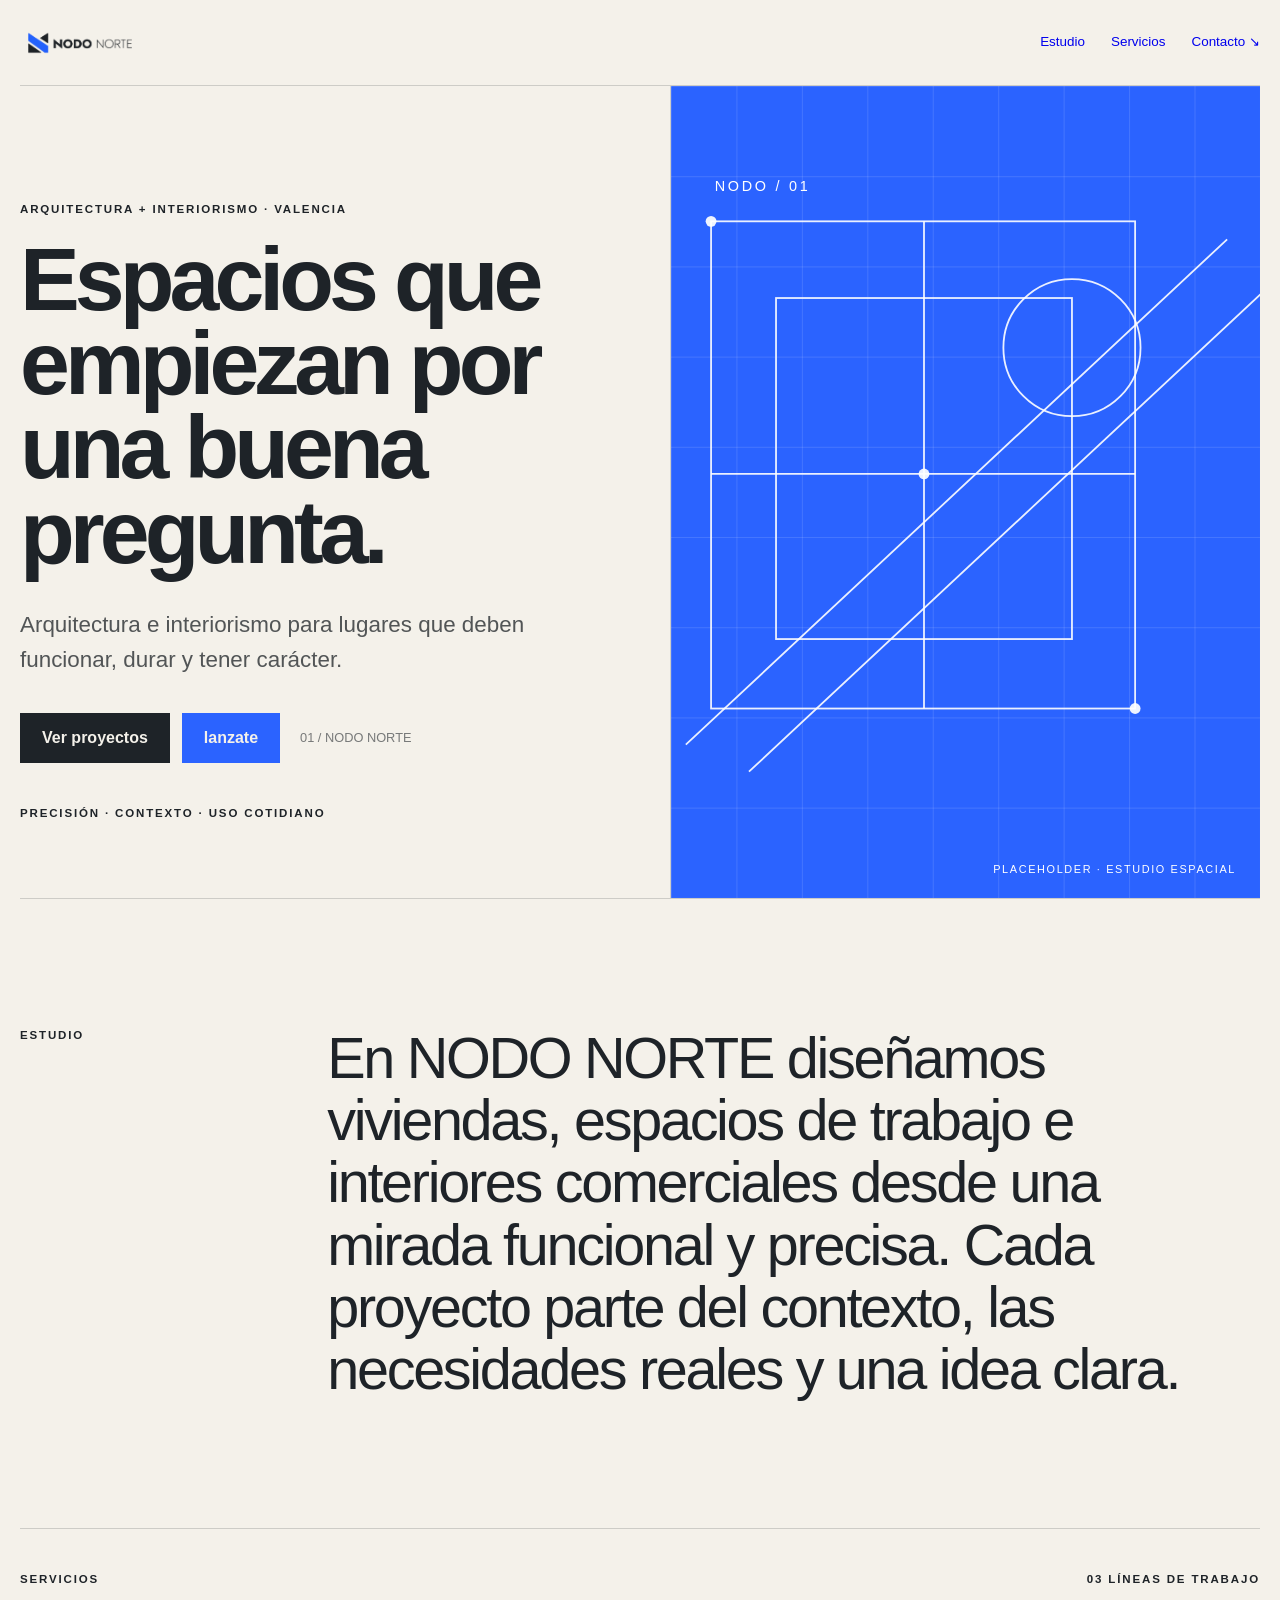
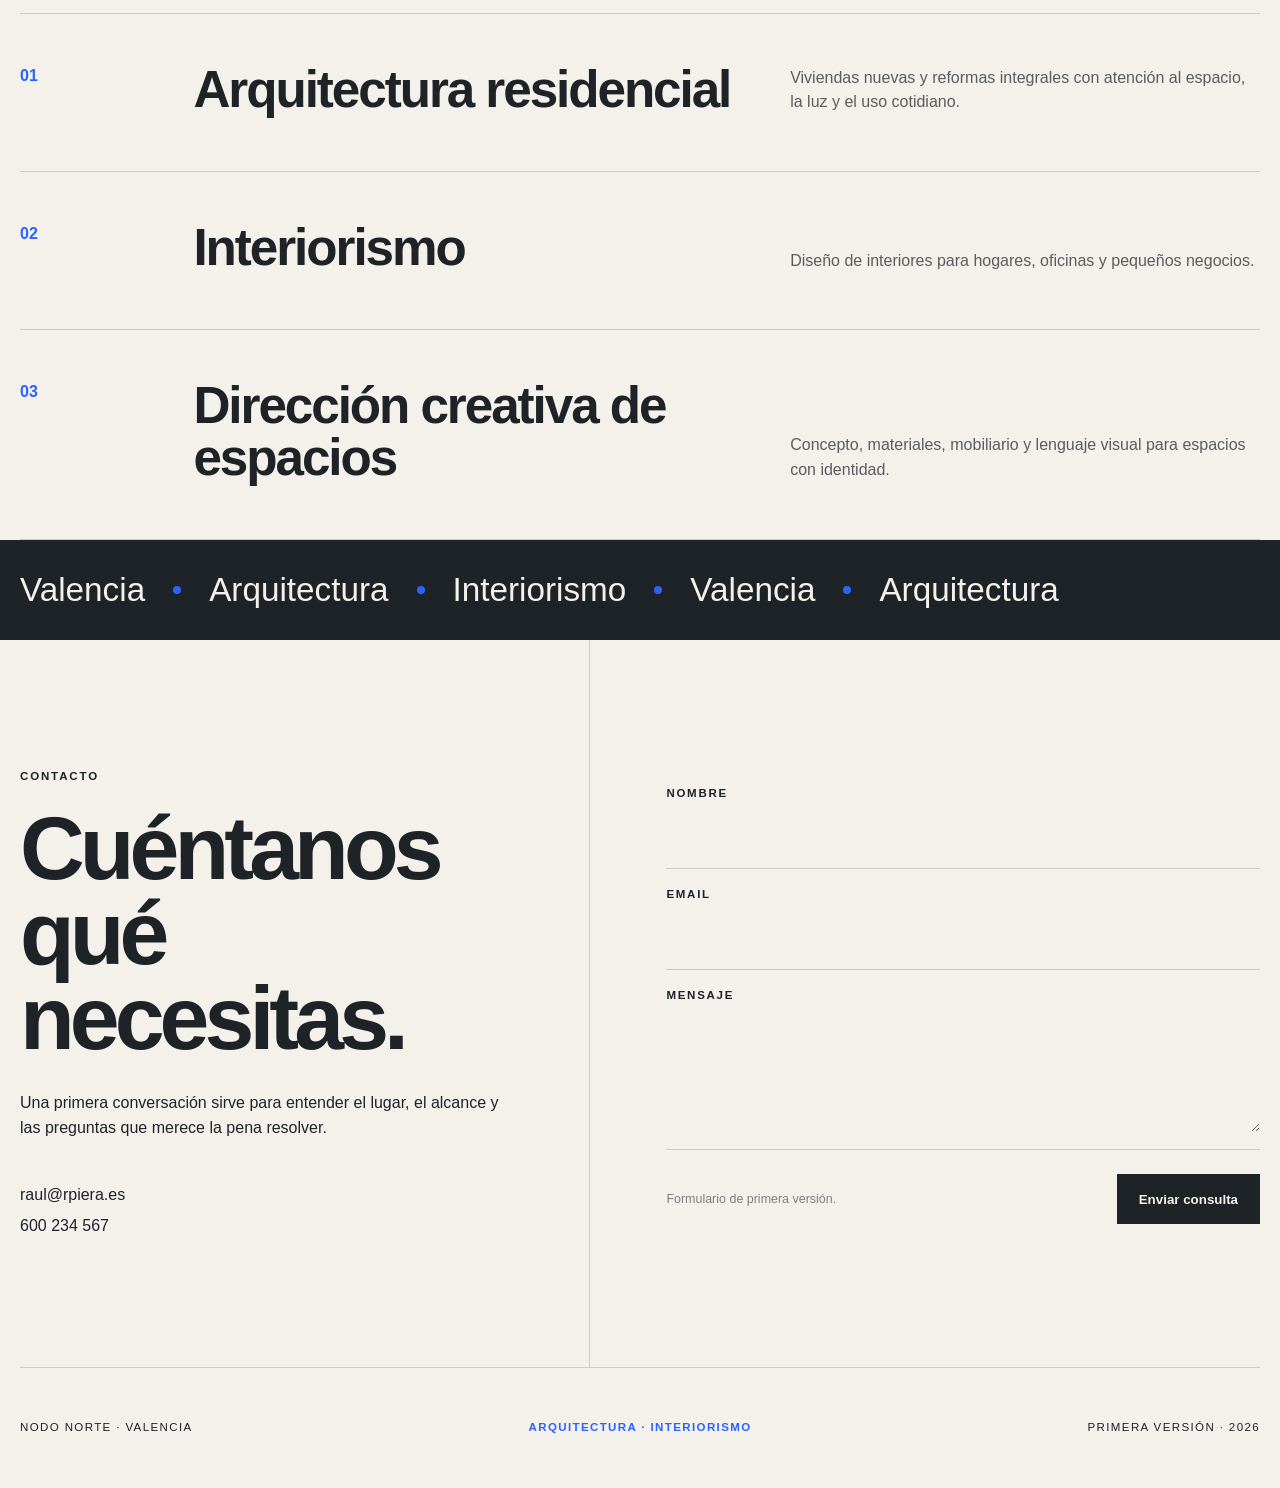
==== commit e4a5fa42: "feat: reconstruir landing NODO NORTE" ====
--- a/index.html
+++ b/index.html
@@ -1,28 +1,34 @@
 <!doctype html>
 <html lang="es">
 <head>
-  <meta charset="utf-8">
-  <meta name="viewport" content="width=device-width, initial-scale=1">
-  <title>NODO NORTE · Próximamente</title>
-  <style>
-    html, body { height: 100%; }
-    body {
-      margin: 0;
-      display: grid;
-      place-items: center;
-      background: #f4f1ea;
-      color: #1e2328;
-      font-family: Arial, sans-serif;
-    }
-    h1 {
-      margin: 0;
-      font-size: clamp(2rem, 8vw, 5rem);
-      font-weight: 600;
-      letter-spacing: -0.04em;
-    }
-  </style>
+<meta charset="utf-8">
+<meta name="viewport" content="width=device-width,initial-scale=1">
+<meta name="description" content="NODO NORTE · Arquitectura e interiorismo en Valencia.">
+<title>NODO NORTE · Arquitectura e interiorismo</title>
+<style>
+:root{--paper:#F4F1EA;--ink:#1E2328;--blue:#2B63FF;--stone:#A9ADB3;--line:rgba(30,35,40,.18);--max:1280px}*{box-sizing:border-box}html{scroll-behavior:smooth}body{margin:0;background:var(--paper);color:var(--ink);font-family:Arial,Helvetica,sans-serif;line-height:1.55}.shell{width:min(calc(100% - 40px),var(--max));margin:auto}.topbar{min-height:86px;display:flex;align-items:center;justify-content:space-between;gap:24px;border-bottom:1px solid var(--line)}.brand-link{display:inline-flex;align-items:center;line-height:0}.brand-logo{display:block;max-height:40px;width:auto;max-width:min(220px,45vw);object-fit:contain}.nav{display:flex;gap:26px;font-size:.84rem}.nav a{text-decoration:none}.hero{display:grid;grid-template-columns:1.05fr .95fr;min-height:calc(100svh - 87px);border-bottom:1px solid var(--line)}.hero-copy{padding:clamp(64px,9vw,122px) clamp(28px,6vw,80px) 64px 0;border-right:1px solid var(--line);display:flex;flex-direction:column;justify-content:space-between;min-height:680px}.eyebrow,.kicker,.meta{font-size:.72rem;text-transform:uppercase;letter-spacing:.16em;font-weight:700}h1,h2,h3,p{margin-top:0}h1{max-width:11.5ch;margin:18px 0 34px;font-size:clamp(3rem,7vw,7.4rem);font-weight:600;line-height:.94;letter-spacing:-.055em}.lead{max-width:660px;font-size:clamp(1.05rem,1.8vw,1.4rem);color:rgba(30,35,40,.76)}.actions{display:flex;align-items:center;gap:12px;flex-wrap:wrap;margin-top:36px}.btn{display:inline-flex;min-height:50px;padding:0 21px;align-items:center;justify-content:center;background:var(--ink);color:var(--paper);border:1px solid var(--ink);text-decoration:none;font-weight:700}.btn:hover{background:var(--blue);border-color:var(--blue)}.btn-blue{background:var(--blue);border-color:var(--blue)}.btn-blue:hover{background:var(--ink);border-color:var(--ink)}.project-index{font-size:.8rem;color:rgba(30,35,40,.58);margin-left:8px}.hero-visual{position:relative;overflow:hidden;min-height:680px;background:var(--blue)}.hero-visual:before{content:"";position:absolute;inset:0;background:linear-gradient(to right,rgba(255,255,255,.12) 1px,transparent 1px),linear-gradient(to bottom,rgba(255,255,255,.12) 1px,transparent 1px);background-size:11.11% 11.11%}.hero-visual svg{position:relative;width:100%;height:100%;min-height:680px;display:block}.caption{position:absolute;right:24px;bottom:20px;color:#fff;font-size:.68rem;letter-spacing:.15em;text-transform:uppercase}.intro{display:grid;grid-template-columns:.28fr 1fr;gap:46px;padding:clamp(80px,10vw,140px) 0;border-bottom:1px solid var(--line)}.intro .statement{margin:0;max-width:1000px;font-size:clamp(2rem,4.5vw,4.4rem);line-height:1.08;letter-spacing:-.04em}.services{padding-top:24px;border-bottom:1px solid var(--line)}.services-head{display:flex;justify-content:space-between;gap:20px;padding:18px 0 24px}.service{display:grid;grid-template-columns:.12fr .88fr;gap:28px;padding:50px 0 56px;border-top:1px solid var(--line)}.service-index{color:var(--blue);font-weight:700}.service-body{display:grid;grid-template-columns:1fr .85fr;gap:44px}.service h3{margin:0;font-size:clamp(2rem,4vw,3.8rem);line-height:1;letter-spacing:-.04em}.service p{margin:0;align-self:end;max-width:560px;color:rgba(30,35,40,.72)}.stripe{background:var(--ink);color:var(--paper)}.stripe-track{min-height:100px;display:flex;align-items:center;gap:28px;white-space:nowrap;overflow:hidden;font-size:clamp(1.2rem,2.6vw,2.4rem)}.dot{width:8px;height:8px;border-radius:50%;background:var(--blue);flex:none}.contact{display:grid;grid-template-columns:.92fr 1.08fr;border-bottom:1px solid var(--line)}.contact-copy{padding:clamp(76px,10vw,132px) clamp(30px,6vw,76px) clamp(76px,10vw,132px) 0;border-right:1px solid var(--line)}.contact-copy h2{max-width:7ch;margin:20px 0 30px;font-size:clamp(3rem,7vw,6.8rem);line-height:.95;letter-spacing:-.055em}.contact-details{display:grid;gap:7px;margin-top:42px}.form-wrap{padding:clamp(76px,10vw,132px) 0 clamp(76px,10vw,132px) clamp(30px,6vw,76px)}.field{display:grid;gap:8px;padding:17px 0;border-bottom:1px solid var(--line)}label{font-size:.72rem;text-transform:uppercase;letter-spacing:.15em;font-weight:700}input,textarea{width:100%;border:0;background:transparent;padding:7px 0;color:var(--ink);font:inherit;font-size:1.05rem}textarea{min-height:120px;resize:vertical}.form-foot{display:flex;justify-content:space-between;align-items:center;gap:20px;margin-top:24px}.form-note{max-width:330px;color:rgba(30,35,40,.55);font-size:.78rem}.footer{min-height:120px;display:flex;align-items:center;justify-content:space-between;gap:24px;font-size:.72rem;letter-spacing:.12em;text-transform:uppercase}.footer strong{color:var(--blue)}
+@media(max-width:900px){.shell{width:min(calc(100% - 28px),var(--max))}.nav a:not(:last-child){display:none}.hero{grid-template-columns:1fr}.hero-copy{min-height:auto;padding:64px 0 54px;border-right:0}.hero-visual,.hero-visual svg{min-height:480px}.intro{grid-template-columns:1fr;gap:22px}.service{grid-template-columns:1fr;gap:12px}.service-body{grid-template-columns:1fr;gap:22px}.contact{grid-template-columns:1fr}.contact-copy{padding-right:0;border-right:0;border-bottom:1px solid var(--line)}.form-wrap{padding-left:0}}@media(max-width:560px){.topbar{min-height:72px}.brand-logo{max-height:34px;max-width:42vw}h1{font-size:clamp(3rem,16vw,5rem)}.hero-visual,.hero-visual svg{min-height:410px}.intro{padding:68px 0}.service{padding:40px 0}.contact-copy,.form-wrap{padding-top:70px;padding-bottom:70px}.form-foot,.footer{align-items:flex-start;flex-direction:column;justify-content:center}.project-index{margin-left:0;width:100%}}
+</style>
 </head>
 <body>
-  <h1>Próximamente</h1>
+<header class="shell topbar">
+<!-- WEB-DEMO:LOGO:START -->
+<a class="brand-link" href="/" aria-label="NODO NORTE, inicio"><img class="brand-logo" src="assets/nodo-norte-logo-test.png" alt="NODO NORTE"></a>
+<!-- WEB-DEMO:LOGO:END -->
+<nav class="nav" aria-label="Navegación principal"><a href="#estudio">Estudio</a><a href="#servicios">Servicios</a><a href="#contacto">Contacto ↘</a></nav>
+</header>
+<main id="inicio">
+<section class="shell hero" aria-labelledby="hero-title">
+<div class="hero-copy"><div><p class="eyebrow">Arquitectura + Interiorismo · Valencia</p><h1 id="hero-title">Espacios que empiezan por una buena pregunta.</h1><p class="lead">Arquitectura e interiorismo para lugares que deben funcionar, durar y tener carácter.</p><div class="actions"><a class="btn" href="#servicios">Ver proyectos</a><a class="btn btn-blue" href="#contacto">lanzate</a><span class="project-index">01 / NODO NORTE</span></div></div><p class="meta">Precisión · Contexto · Uso cotidiano</p></div>
+<!-- WEB-DEMO:HERO-IMAGE:START -->
+<div class="hero-visual" aria-label="Recurso visual provisional de arquitectura"><svg viewBox="0 0 800 900" role="img" aria-labelledby="diagram-title diagram-desc" preserveAspectRatio="xMidYMid slice"><title id="diagram-title">Composición arquitectónica provisional</title><desc id="diagram-desc">Dibujo técnico abstracto usado como placeholder hasta disponer de fotografías definitivas.</desc><g fill="none" stroke="rgba(255,255,255,.9)" stroke-width="2"><rect x="118" y="150" width="470" height="540"/><rect x="190" y="235" width="328" height="378"/><line x1="118" y1="430" x2="588" y2="430"/><line x1="354" y1="150" x2="354" y2="690"/><circle cx="518" cy="290" r="76"/><path d="M90 730L690 170M160 760L760 200"/></g><g fill="rgba(255,255,255,.92)"><circle cx="118" cy="150" r="6"/><circle cx="588" cy="690" r="6"/><circle cx="354" cy="430" r="6"/></g><text x="122" y="116" fill="white" font-family="Arial,sans-serif" font-size="16" letter-spacing="3">NODO / 01</text></svg><span class="caption">Placeholder · estudio espacial</span></div>
+<!-- WEB-DEMO:HERO-IMAGE:END -->
+</section>
+<section class="shell intro" id="estudio"><p class="kicker">Estudio</p><p class="statement">En NODO NORTE diseñamos viviendas, espacios de trabajo e interiores comerciales desde una mirada funcional y precisa. Cada proyecto parte del contexto, las necesidades reales y una idea clara.</p></section>
+<section class="shell services" id="servicios"><div class="services-head"><span class="kicker">Servicios</span><span class="meta">03 líneas de trabajo</span></div><article class="service"><span class="service-index">01</span><div class="service-body"><h3>Arquitectura residencial</h3><p>Viviendas nuevas y reformas integrales con atención al espacio, la luz y el uso cotidiano.</p></div></article><article class="service"><span class="service-index">02</span><div class="service-body"><h3>Interiorismo</h3><p>Diseño de interiores para hogares, oficinas y pequeños negocios.</p></div></article><article class="service"><span class="service-index">03</span><div class="service-body"><h3>Dirección creativa de espacios</h3><p>Concepto, materiales, mobiliario y lenguaje visual para espacios con identidad.</p></div></article></section>
+<section class="stripe" aria-label="Especialidades"><div class="shell stripe-track"><span>Valencia</span><span class="dot"></span><span>Arquitectura</span><span class="dot"></span><span>Interiorismo</span><span class="dot"></span><span>Valencia</span><span class="dot"></span><span>Arquitectura</span></div></section>
+<section class="shell contact" id="contacto"><div class="contact-copy"><p class="kicker">Contacto</p><h2>Cuéntanos qué necesitas.</h2><p>Una primera conversación sirve para entender el lugar, el alcance y las preguntas que merece la pena resolver.</p><div class="contact-details"><span>raul@rpiera.es</span><!-- WEB-DEMO:PHONE:START --><span>600 234 567</span><!-- WEB-DEMO:PHONE:END --></div></div><div class="form-wrap"><form action="#contacto"><div class="field"><label for="nombre">Nombre</label><input id="nombre" name="nombre" autocomplete="name" required></div><div class="field"><label for="email">Email</label><input id="email" name="email" type="email" autocomplete="email" required></div><div class="field"><label for="mensaje">Mensaje</label><textarea id="mensaje" name="mensaje" required></textarea></div><div class="form-foot"><span class="form-note">Formulario de primera versión.</span><button class="btn" type="submit">Enviar consulta</button></div></form></div></section>
+</main>
+<footer class="shell footer"><span>NODO NORTE · Valencia</span><span><strong>Arquitectura · Interiorismo</strong></span><span>Primera versión · 2026</span></footer>
 </body>
-</html>
+</html>
